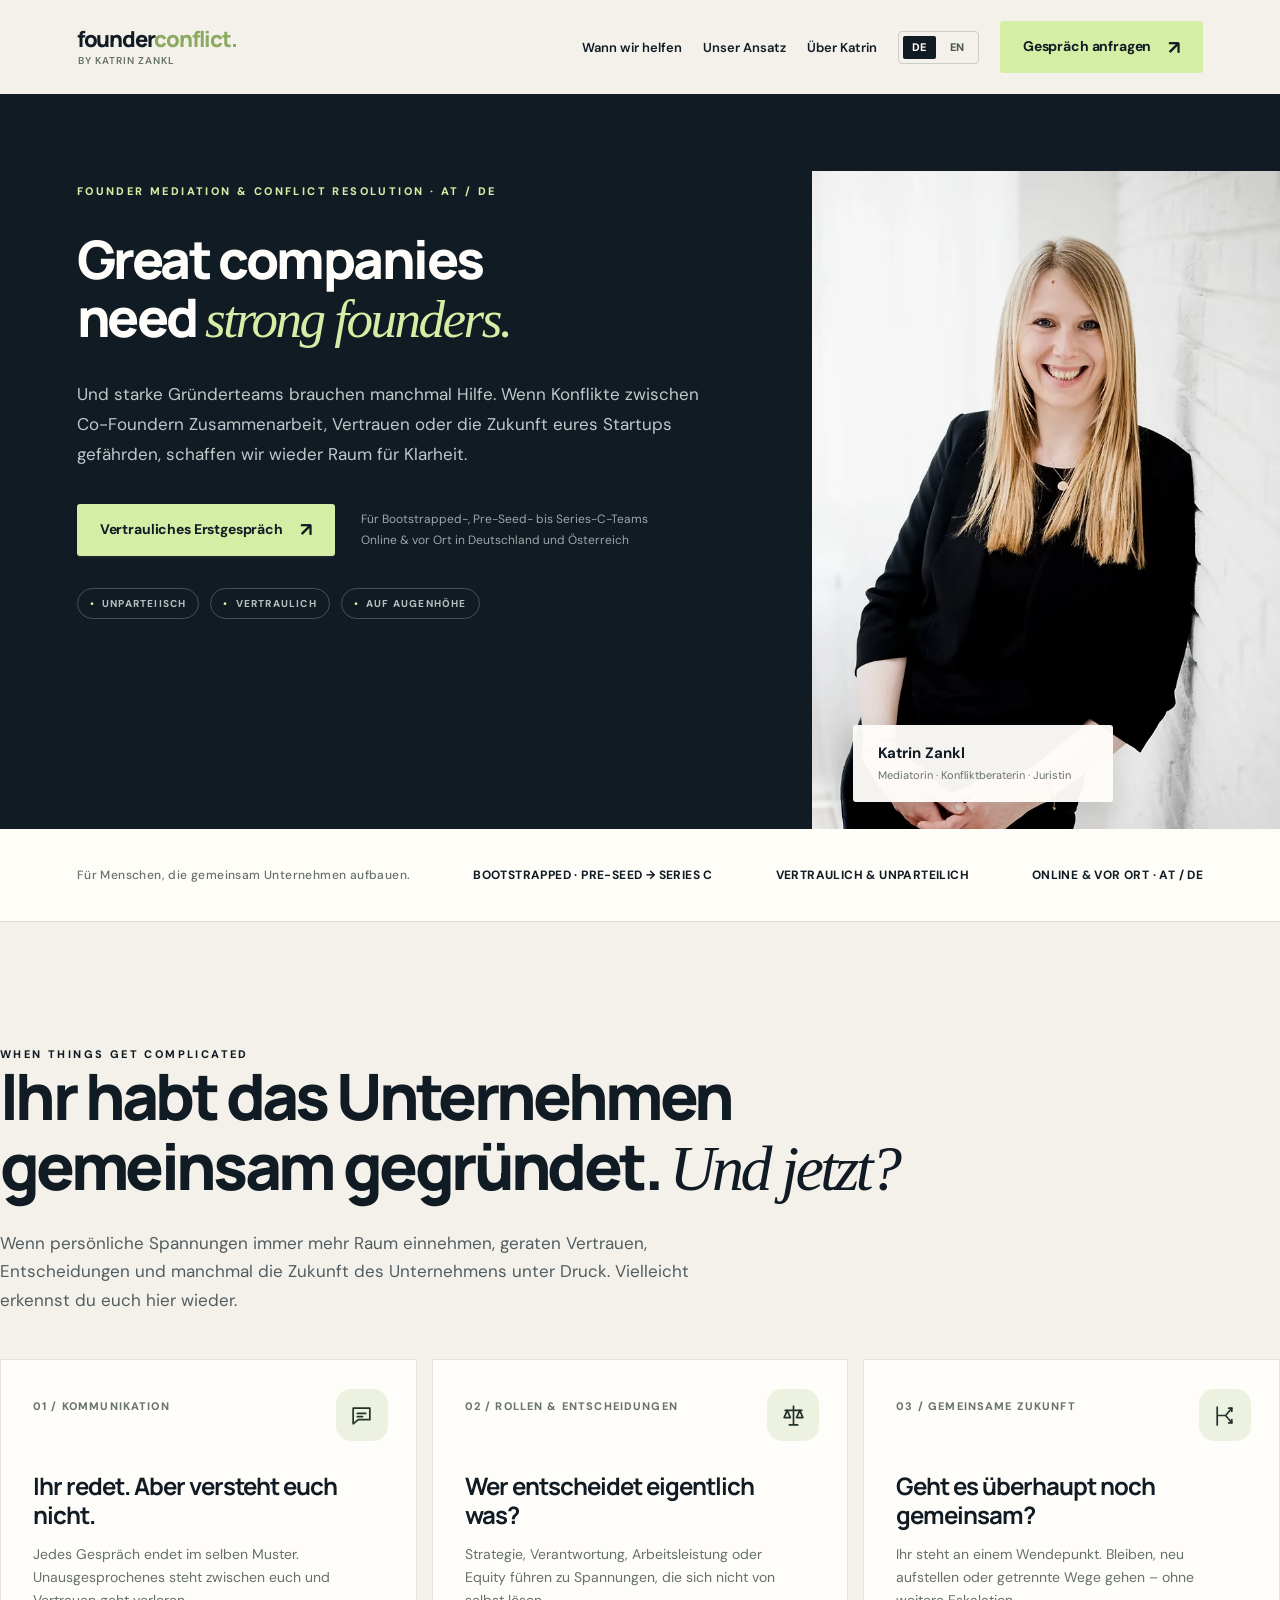
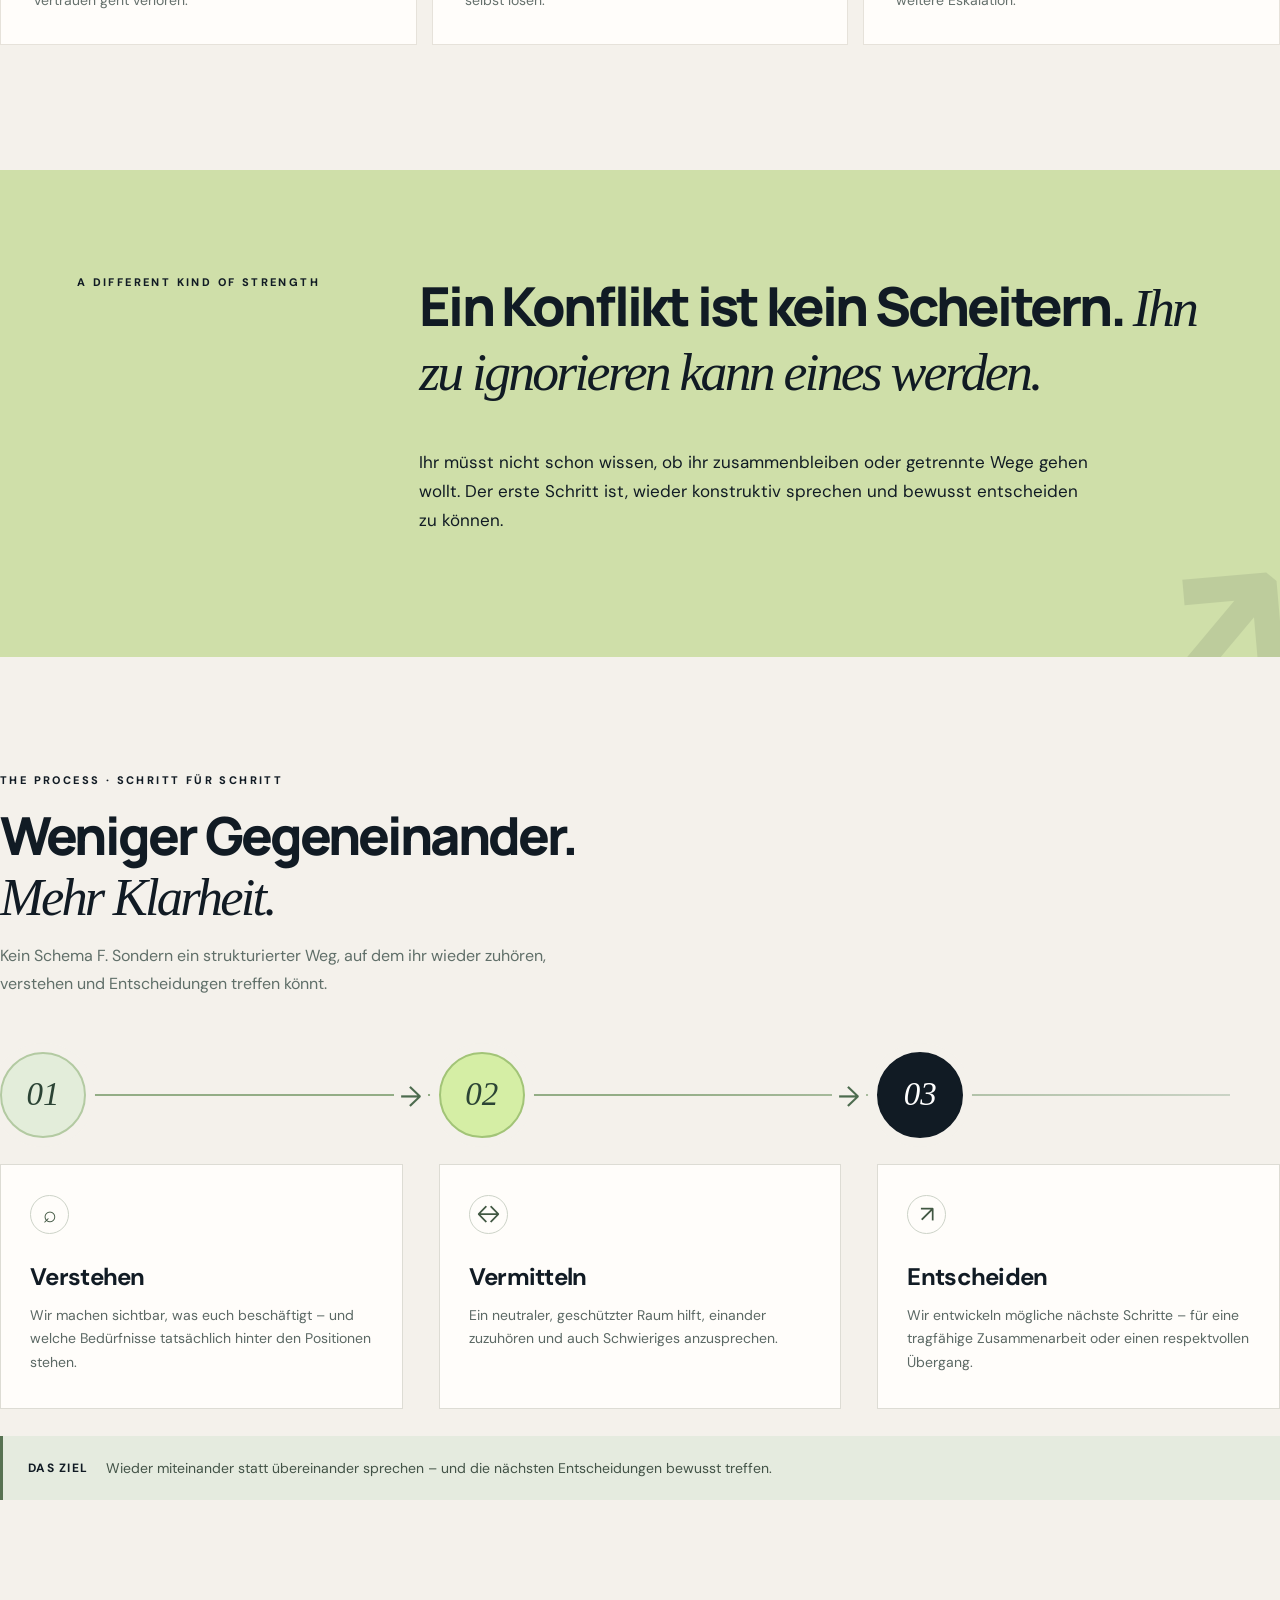
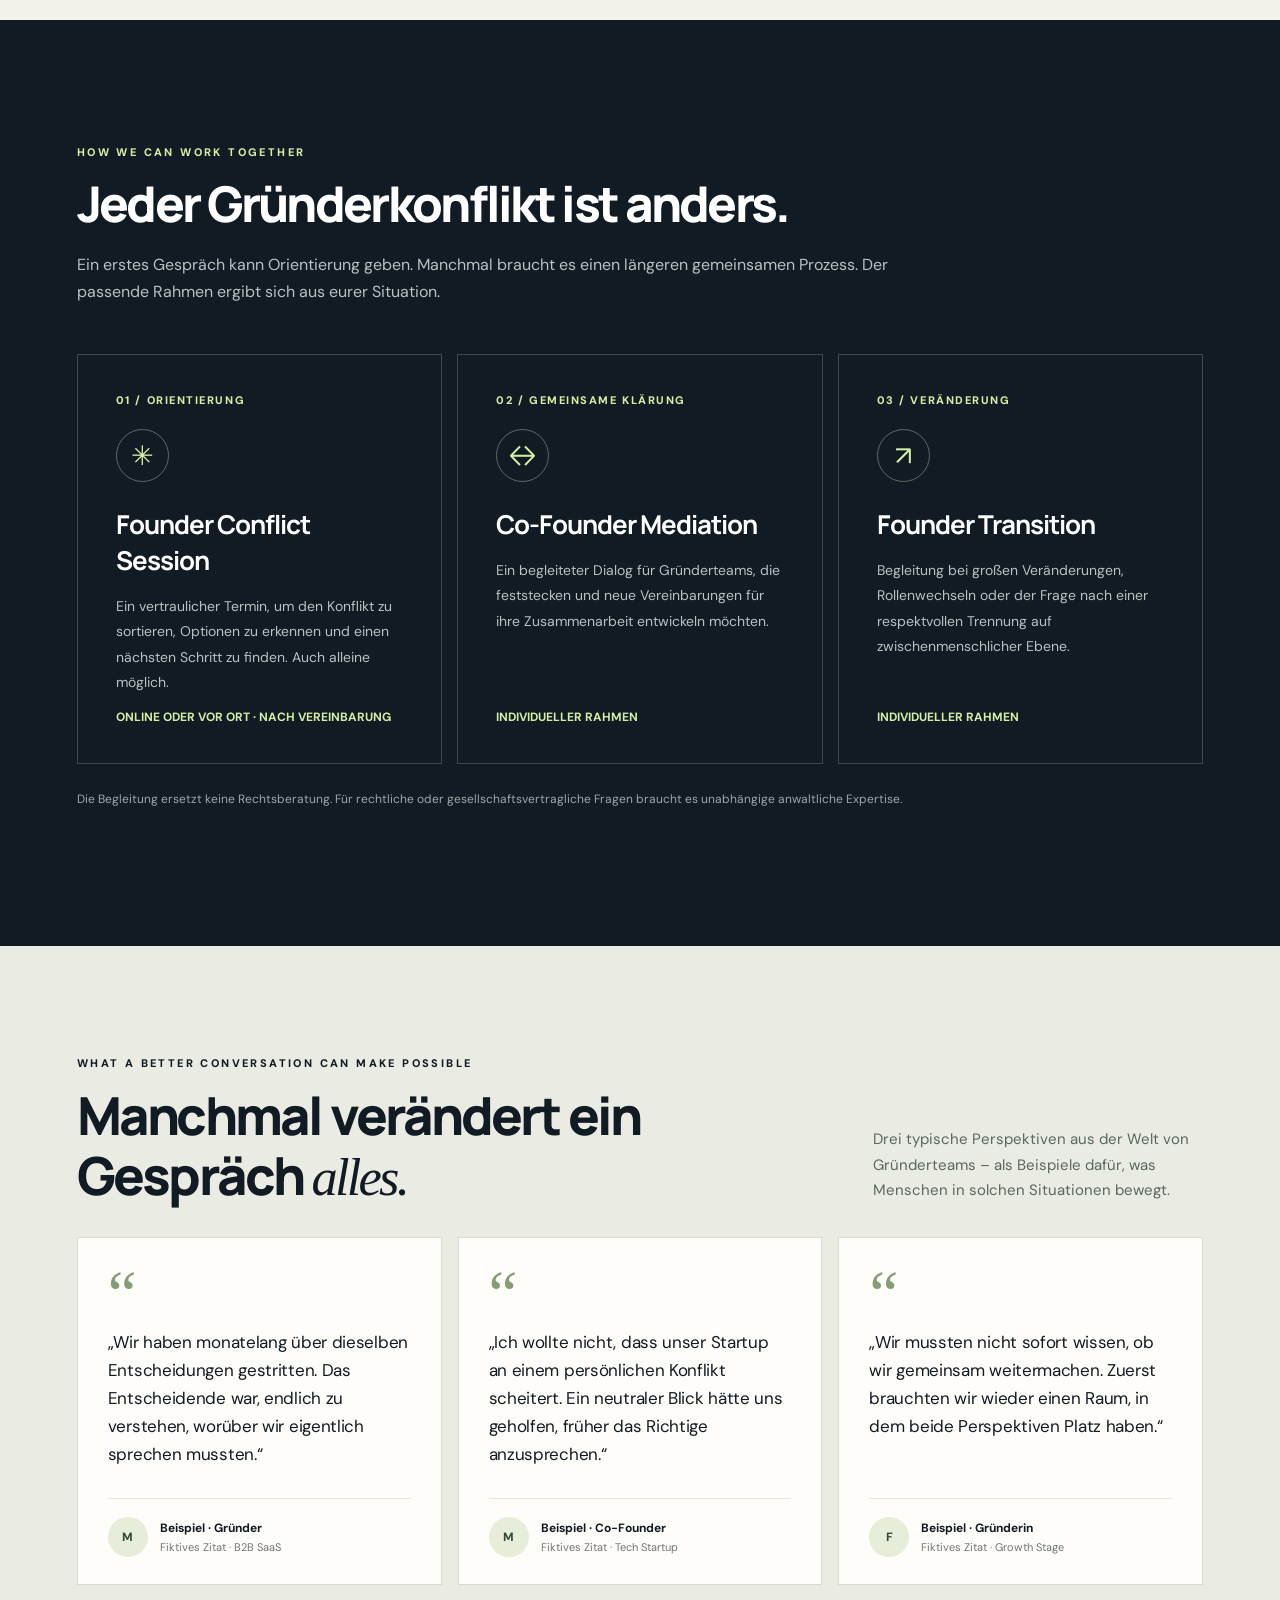
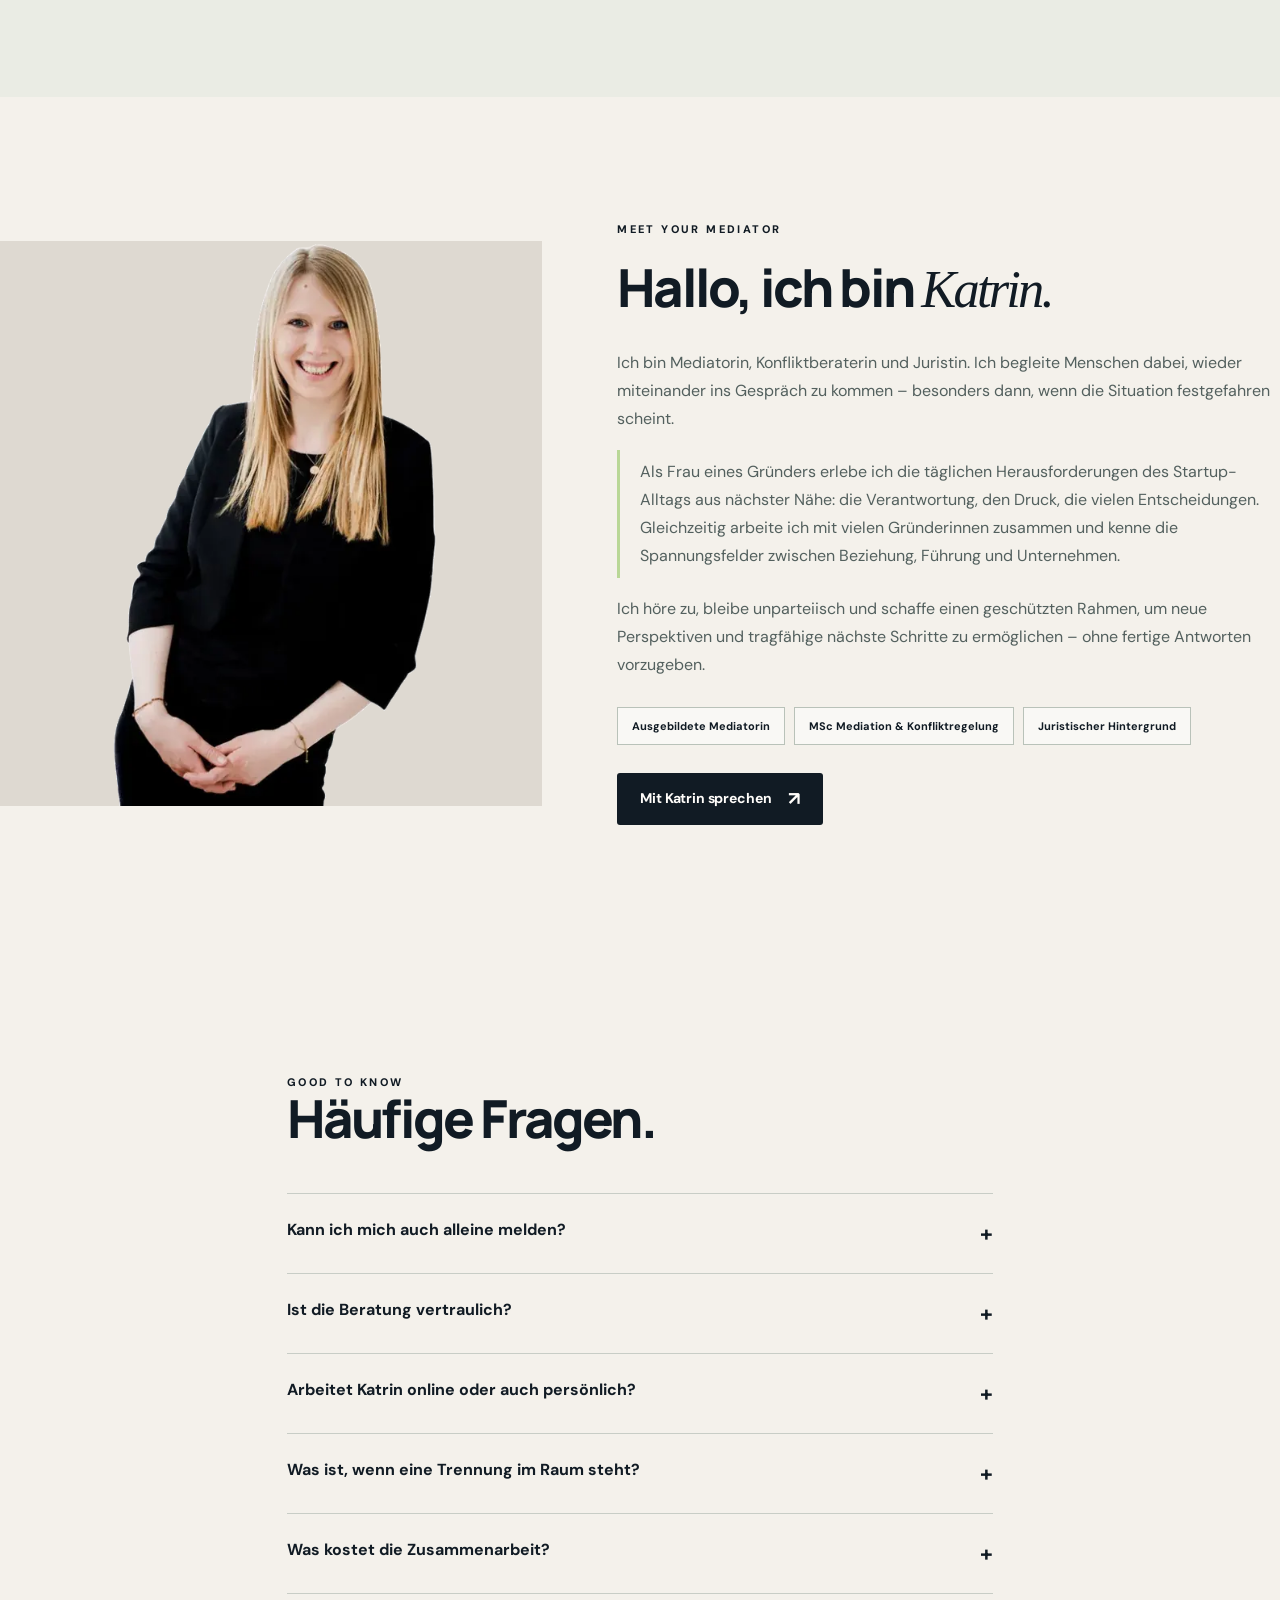
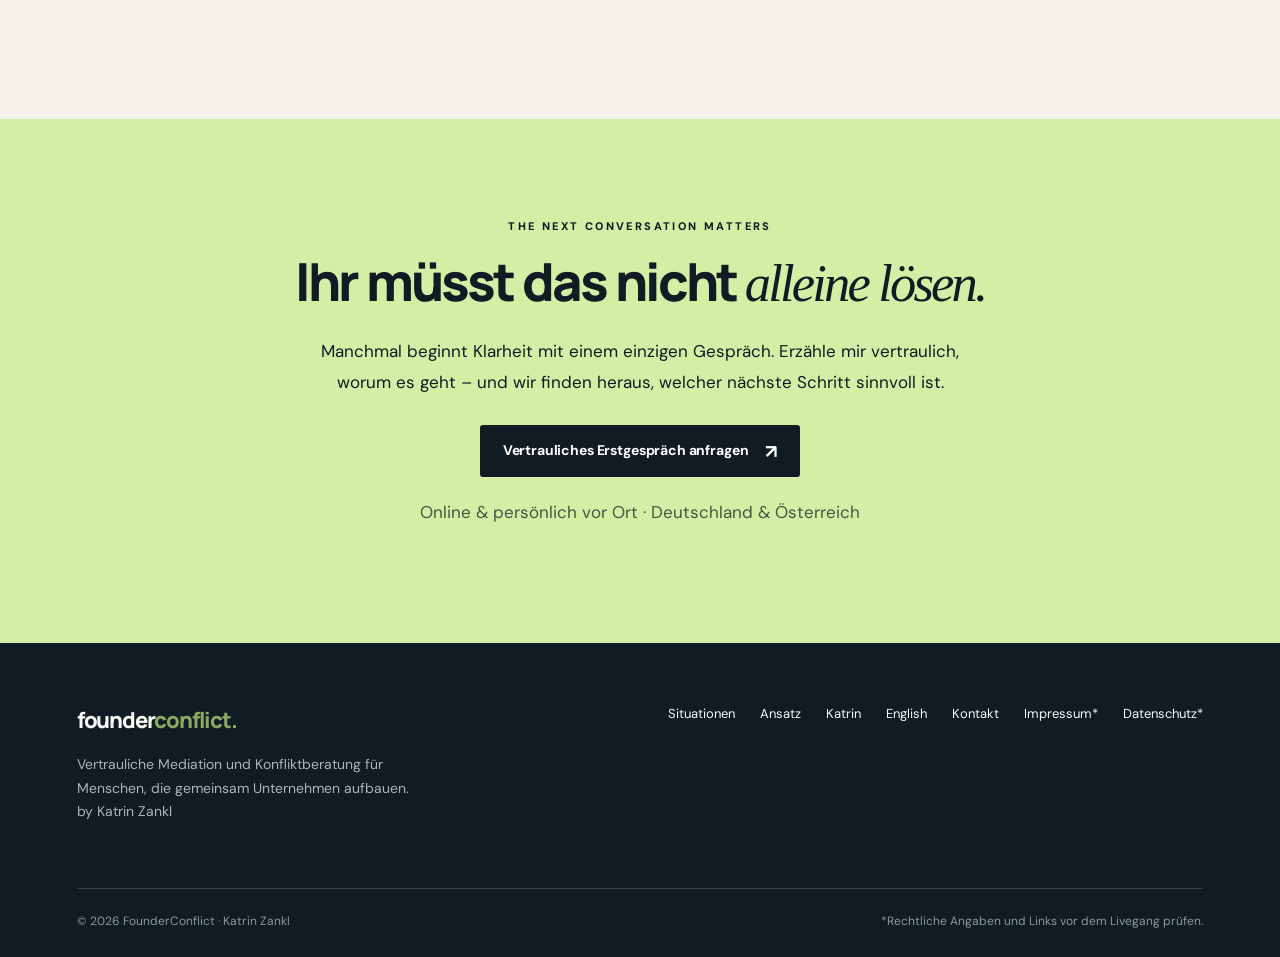
==== index.html @ 4df60915 "Enlarge founder hero and use original Katrin portrait with white wall" ====
<!doctype html>
<html lang="de">
<head>
<meta charset="utf-8"><meta name="viewport" content="width=device-width,initial-scale=1">
<title>FounderConflict — Konflikte zwischen Gründer:innen klären | Katrin Zankl</title>
<meta name="description" content="Vertrauliche Mediation und Konfliktberatung für Co-Founder und Gründerteams – Bootstrapped, Pre-Seed bis Series C. Online und persönlich in Österreich und Deutschland.">
<link rel="canonical" href="https://founderconflict.com/">
<link rel="alternate" hreflang="de" href="https://founderconflict.com/">
<link rel="alternate" hreflang="en" href="https://founderconflict.com/en/">
<link rel="alternate" hreflang="x-default" href="https://founderconflict.com/">
<link rel="icon" href="assets/favicon.svg" type="image/svg+xml">
<link rel="apple-touch-icon" href="assets/favicon.svg">
<meta name="theme-color" content="#111b24"><meta property="og:title" content="FounderConflict | Klarheit für Gründerteams"><meta property="og:description" content="Weil hinter jedem Startup Menschen stehen. Vertrauliche Konfliktklärung für Co-Founder.">
<link rel="preconnect" href="https://fonts.googleapis.com"><link rel="preconnect" href="https://fonts.gstatic.com" crossorigin>
<link href="https://fonts.googleapis.com/css2?family=DM+Sans:wght@400;500;600;700&family=Manrope:wght@400;500;600;700;800&display=swap" rel="stylesheet">
<style>
:root{--ink:#111b24;--cream:#f4f1eb;--white:#fffdfa;--muted:#68716f;--accent:#d5eea5;--line:#d9d9d2;--serif:Georgia,'Times New Roman',serif}
*{box-sizing:border-box}html{scroll-behavior:smooth}body{margin:0;color:var(--ink);background:var(--cream);font-family:'DM Sans',Arial,sans-serif;-webkit-font-smoothing:antialiased}a{color:inherit;text-decoration:none}button{font:inherit}::selection{background:var(--accent);color:var(--ink)}.wrap{max-width:1320px;margin:auto;padding:0 6%}header{height:94px;display:flex;align-items:center;justify-content:space-between;gap:24px}.brand{font-family:Manrope,sans-serif;font-size:22px;font-weight:800;letter-spacing:-1.2px}.brand i{color:#8ba960;font-style:normal}.links{display:flex;align-items:center;gap:31px;font-size:13px;font-weight:600}.links a:not(.btn):hover{text-decoration:underline}.btn{background:var(--accent);padding:16px 23px;border-radius:3px;display:inline-flex;align-items:center;justify-content:center;gap:17px;font-weight:700;font-size:13px;transition:transform .2s,background .2s}.btn:hover{transform:translateY(-2px);background:#c8e795}.btn.dark{background:var(--ink);color:white}.btn.dark:hover{background:#2b3b48}.btn.outline{background:transparent;border:1px solid #66727b;color:white}.eyebrow{font-size:11px;font-weight:800;letter-spacing:2.4px;text-transform:uppercase}.hero{background:var(--ink);color:var(--white);overflow:hidden}.hero-inner{min-height:675px;display:grid;grid-template-columns:1.15fr .85fr;align-items:stretch}.hero-copy{padding:94px 5% 95px 0;position:relative;z-index:1}.hero .eyebrow{color:var(--accent)}h1,h2,h3,p{margin-top:0}h1{font-family:Manrope,sans-serif;font-weight:800;font-size:clamp(48px,5.4vw,83px);line-height:1.07;letter-spacing:-4.6px;margin:29px 0 24px;max-width:850px}.serif{font-family:var(--serif);font-weight:400;font-style:italic}.accent{color:var(--accent)}.hero-lead{color:#c0c8c8;font-size:18px;line-height:1.75;max-width:560px;margin-bottom:37px}.hero-actions{display:flex;align-items:center;gap:22px;flex-wrap:wrap}.micro{color:#9ca8a7;font-size:12px;line-height:1.7}.hero-visual{position:relative;display:flex;align-items:flex-end;justify-content:center;padding-top:50px}.hero-visual img{position:relative;width:83%;height:85%;min-height:480px;object-fit:cover;object-position:center 21%;filter:saturate(.82)}.photo-caption{position:absolute;bottom:26px;left:0;background:var(--white);color:var(--ink);padding:19px 24px;min-width:260px;box-shadow:0 12px 35px #0003}.photo-caption strong{display:block;font-size:15px}.photo-caption small{font-size:11px;color:var(--muted)}.proof{border-bottom:1px solid var(--line);background:#fffdf8}.proof-in{min-height:95px;display:flex;align-items:center;justify-content:space-between;gap:20px}.proof-in span{font-size:12px;font-weight:700;letter-spacing:.4px}.proof-in span:first-child{color:var(--muted);font-weight:500}.section{padding:125px 0}.section-head{display:grid;grid-template-columns:1fr 1fr;gap:60px;align-items:end;margin-bottom:61px}h2{font-family:Manrope,sans-serif;font-weight:800;letter-spacing:-2.8px;font-size:clamp(36px,4.1vw,59px);line-height:1.14}.section-head p{max-width:470px;color:#515d61;font-size:17px;line-height:1.8}.pain-grid{display:grid;grid-template-columns:repeat(3,1fr);gap:15px}.pain{padding:40px 33px;min-height:275px;background:var(--white);border:1px solid #e6e2da;display:flex;flex-direction:column;justify-content:space-between}.pain .number{color:#89918a;font-size:12px}.pain h3{font-family:Manrope;font-size:23px;letter-spacing:-1px;line-height:1.25;margin:0 0 13px}.pain p{font-size:14px;line-height:1.75;color:#65706c;margin:0}.statement{background:#cfdfa9;padding:105px 0}.statement-inner{display:grid;grid-template-columns:.55fr 1.45fr;gap:45px}.statement h2{font-size:clamp(34px,4.2vw,62px);max-width:850px}.statement p{font-size:17px;line-height:1.7;max-width:680px}.steps{display:grid;grid-template-columns:repeat(3,1fr);gap:42px;margin-top:65px}.step{border-top:1px solid #8e9892;padding-top:27px}.step .num{font-family:var(--serif);font-style:italic;font-size:41px;color:#82918b}.step h3{font-size:23px;margin:22px 0 15px;letter-spacing:-.5px}.step p{color:#56615f;font-size:15px;line-height:1.75}.dark-section{background:var(--ink);color:white}.dark-section .section-head p{color:#b7c2c1}.services{display:grid;grid-template-columns:repeat(3,1fr);gap:15px}.service{border:1px solid #3c4851;padding:38px;min-height:330px;display:flex;flex-direction:column}.service .flag{font-size:11px;color:var(--accent);letter-spacing:2px;font-weight:800}.service h3{font-family:Manrope;font-size:26px;margin:44px 0 16px;letter-spacing:-1px}.service p{color:#b7c2c1;font-size:14px;line-height:1.8;flex:1}.service small{color:var(--accent);font-size:12px;font-weight:700}.bio{display:grid;grid-template-columns:.8fr 1.2fr;gap:90px;align-items:center}.bio-image{background:#ded9d1;height:565px;overflow:hidden}.bio-image img{width:100%;height:100%;object-fit:cover;object-position:center 16%}.bio-copy h2{margin:22px 0 29px}.bio-copy p{font-size:17px;line-height:1.85;color:#53605e}.credentials{display:flex;flex-wrap:wrap;gap:9px;margin:28px 0}.credentials span{font-size:11px;font-weight:700;border:1px solid #b9c2b9;padding:11px 14px}.cta{background:#d5eea5;text-align:center;padding:100px 0 115px}.cta h2{max-width:850px;margin:20px auto 24px}.cta p{font-size:17px;max-width:640px;line-height:1.8;margin:0 auto 28px}.faq{max-width:860px;margin:auto}.faq h2{margin-bottom:44px}.faq details{border-top:1px solid #c8cdc6;padding:25px 0}.faq details:last-child{border-bottom:1px solid #c8cdc6}.faq summary{font-weight:700;cursor:pointer;list-style:none;display:flex;justify-content:space-between;gap:20px}.faq summary:after{content:'+';font-size:22px}.faq details[open] summary:after{content:'−'}.faq p{margin:18px 0 0;color:#58645f;line-height:1.8;font-size:15px}footer{background:var(--ink);color:#f7f8f4;padding:62px 0 28px}.foot-top{display:flex;justify-content:space-between;gap:35px;border-bottom:1px solid #38424a;padding-bottom:64px}.foot-top p{font-size:14px;color:#aab6b5;max-width:370px;line-height:1.7;margin:18px 0 0}.foot-links{display:flex;gap:25px;flex-wrap:wrap;align-items:start;font-size:13px}.foot-bottom{display:flex;justify-content:space-between;padding-top:24px;color:#8b999b;font-size:12px;gap:20px}a:focus-visible,summary:focus-visible{outline:3px solid #a4ca58;outline-offset:4px}
@media(max-width:900px){.wrap{padding:0 5%}.links a:not(.btn){display:none}.hero-inner{grid-template-columns:1fr}.hero-copy{padding:65px 0 40px}.hero-visual{max-height:530px}.hero-visual img{width:70%;height:520px;min-height:0}.photo-caption{left:5%}h1{letter-spacing:-2.8px}.section{padding:82px 0}.section-head,.statement-inner,.bio{grid-template-columns:1fr;gap:22px}.pain-grid,.services,.steps{grid-template-columns:1fr}.pain{min-height:210px}.steps{gap:14px;margin-top:35px}.proof-in{flex-wrap:wrap;justify-content:start;padding-top:24px;padding-bottom:24px;gap:15px 25px}.statement{padding:75px 0}.bio-image{height:500px;max-width:570px}.foot-top{flex-direction:column}.section-head{margin-bottom:38px}}@media(max-width:540px){header{height:75px}.brand{font-size:19px}.links .btn{padding:12px 13px;font-size:11px}.hero-copy{padding:52px 0 30px}h1{font-size:47px;letter-spacing:-2.6px}.hero-lead{font-size:16px}.hero-visual img{width:87%;height:440px}.photo-caption{padding:14px 18px;min-width:220px}.micro{width:100%}.section{padding:70px 0}.pain{padding:28px}.service{min-height:270px}.bio-image{height:420px}.cta{padding:75px 0}.foot-bottom{flex-direction:column}}
</style>
<link rel="stylesheet" href="assets/refinements.css">
</head>
<body>
<header class="wrap">
<a class="brand" href="./" aria-label="FounderConflict Startseite"><span class="brand-name">founder<i>conflict.</i></span><span class="brand-byline">by Katrin Zankl</span></a>
<nav class="links" aria-label="Hauptnavigation">
  <a href="#situationen">Wann wir helfen</a><a href="#ansatz">Unser Ansatz</a><a href="#katrin">Über Katrin</a>
  <span class="lang-switch" role="group" aria-label="Sprache wählen"><a href="./" lang="de" aria-current="page">DE</a><a href="en/" lang="en" aria-label="Switch to English">EN</a></span>
  <a class="btn" href="mailto:info@konflikt-beratung.at?subject=Vertrauliche%20Anfrage%20FounderConflict">Gespräch anfragen <span aria-hidden="true">↗</span></a>
</nav></header>
<main>
<section class="hero"><div class="wrap hero-inner"><div class="hero-copy"><div class="eyebrow">Founder mediation & conflict resolution · AT / DE</div><h1 class="hero-headline"><span class="hero-line">Great companies</span><span class="hero-line">need <span class="serif accent">strong founders.</span></span></h1><p class="hero-lead">Und starke Gründerteams brauchen manchmal Hilfe. Wenn Konflikte zwischen Co-Foundern Zusammenarbeit, Vertrauen oder die Zukunft eures Startups gefährden, schaffen wir wieder Raum für Klarheit.</p><div class="hero-actions"><a class="btn" href="mailto:info@konflikt-beratung.at?subject=Vertrauliches%20Erstgespr%C3%A4ch%20FounderConflict">Vertrauliches Erstgespräch <span aria-hidden="true">↗</span></a><span class="micro">Für Bootstrapped-, Pre-Seed- bis Series-C-Teams<br>Online & vor Ort in Deutschland und Österreich</span></div><div class="hero-keywords" aria-label="Arbeitsprinzipien"><span>Unparteiisch</span><span>Vertraulich</span><span>Auf Augenhöhe</span></div></div><div class="hero-visual"><img src="assets/katrin-wall-portrait.webp" alt="Katrin Zankl – Mediatorin und Konfliktberaterin" width="686" height="1030" fetchpriority="high" decoding="async"><div class="photo-caption"><strong>Katrin Zankl</strong><small>Mediatorin · Konfliktberaterin · Juristin</small></div></div></div></section>
<div class="proof"><div class="wrap proof-in"><span>Für Menschen, die gemeinsam Unternehmen aufbauen.</span><span>BOOTSTRAPPED · PRE-SEED → SERIES C</span><span>VERTRAULICH & UNPARTEILICH</span><span>ONLINE & VOR ORT · AT / DE</span></div></div>
<section class="section wrap" id="situationen">
<div class="section-head section-head--wide">
  <div><div class="eyebrow">When things get complicated</div>
  <h2>Ihr habt das Unternehmen gemeinsam gegründet. <span class="serif">Und jetzt?</span></h2></div>
  <p>Wenn persönliche Spannungen immer mehr Raum einnehmen, geraten Vertrauen, Entscheidungen und manchmal die Zukunft des Unternehmens unter Druck. Vielleicht erkennst du euch hier wieder.</p>
</div>
<div class="pain-grid">
  <article class="pain"><span class="number">01 / KOMMUNIKATION</span><span class="icon-box" aria-hidden="true"><svg viewBox="0 0 24 24"><path d="M4 5h16v11H9l-5 4V5Z"/><path d="M8 10h8M8 13h5"/></svg></span><div><h3>Ihr redet. Aber versteht euch nicht.</h3><p>Jedes Gespräch endet im selben Muster. Unausgesprochenes steht zwischen euch und Vertrauen geht verloren.</p></div></article>
  <article class="pain"><span class="number">02 / ROLLEN & ENTSCHEIDUNGEN</span><span class="icon-box" aria-hidden="true"><svg viewBox="0 0 24 24"><path d="M12 3v18M4 7h16M8 21h8"/><path d="m6 7-3 7h6L6 7Zm12 0-3 7h6l-3-7Z"/></svg></span><div><h3>Wer entscheidet eigentlich was?</h3><p>Strategie, Verantwortung, Arbeitsleistung oder Equity führen zu Spannungen, die sich nicht von selbst lösen.</p></div></article>
  <article class="pain"><span class="number">03 / GEMEINSAME ZUKUNFT</span><span class="icon-box" aria-hidden="true"><svg viewBox="0 0 24 24"><path d="M5 21V4M5 12h8l6-7M13 12l6 7"/><path d="m16 5 3 0 0 3M16 19h3v-3"/></svg></span><div><h3>Geht es überhaupt noch gemeinsam?</h3><p>Ihr steht an einem Wendepunkt. Bleiben, neu aufstellen oder getrennte Wege gehen – ohne weitere Eskalation.</p></div></article>
</div></section>
<section class="statement"><div class="wrap statement-inner"><div class="eyebrow">A different kind of strength</div><div><h2>Ein Konflikt ist kein Scheitern. <span class="serif">Ihn zu ignorieren kann eines werden.</span></h2><p>Ihr müsst nicht schon wissen, ob ihr zusammenbleiben oder getrennte Wege gehen wollt. Der erste Schritt ist, wieder konstruktiv sprechen und bewusst entscheiden zu können.</p></div></div></section>
<section class="section wrap process-section" id="ansatz">
<div class="process-title"><div class="eyebrow">The process · Schritt für Schritt</div><h2>Weniger Gegeneinander.<br><span class="serif">Mehr Klarheit.</span></h2><p class="process-intro">Kein Schema F. Sondern ein strukturierter Weg, auf dem ihr wieder zuhören, verstehen und Entscheidungen treffen könnt.</p></div>
<div class="process-track" role="list" aria-label="Drei Schritte im Mediationsprozess">
  <article class="process-step" role="listitem"><span class="process-node" aria-label="Schritt 1">01</span><div class="process-card"><span class="mini-icon" aria-hidden="true">⌕</span><h3>Verstehen</h3><p>Wir machen sichtbar, was euch beschäftigt – und welche Bedürfnisse tatsächlich hinter den Positionen stehen.</p></div></article>
  <article class="process-step" role="listitem"><span class="process-node" aria-label="Schritt 2">02</span><div class="process-card"><span class="mini-icon" aria-hidden="true">↔</span><h3>Vermitteln</h3><p>Ein neutraler, geschützter Raum hilft, einander zuzuhören und auch Schwieriges anzusprechen.</p></div></article>
  <article class="process-step" role="listitem"><span class="process-node" aria-label="Schritt 3">03</span><div class="process-card"><span class="mini-icon" aria-hidden="true">↗</span><h3>Entscheiden</h3><p>Wir entwickeln mögliche nächste Schritte – für eine tragfähige Zusammenarbeit oder einen respektvollen Übergang.</p></div></article>
</div>
<div class="process-footer"><strong>Das Ziel</strong><span>Wieder miteinander statt übereinander sprechen – und die nächsten Entscheidungen bewusst treffen.</span></div>
</section>
<section class="section dark-section" id="leistungen"><div class="wrap">
<div class="section-head services-heading"><div><div class="eyebrow accent">How we can work together</div><h2>Jeder Gründerkonflikt ist anders.</h2></div><p>Ein erstes Gespräch kann Orientierung geben. Manchmal braucht es einen längeren gemeinsamen Prozess. Der passende Rahmen ergibt sich aus eurer Situation.</p></div>
<div class="services">
  <article class="service"><span class="flag">01 / ORIENTIERUNG</span><span class="service-icon" aria-hidden="true">✳</span><h3>Founder Conflict Session</h3><p>Ein vertraulicher Termin, um den Konflikt zu sortieren, Optionen zu erkennen und einen nächsten Schritt zu finden. Auch alleine möglich.</p><small>ONLINE ODER VOR ORT · NACH VEREINBARUNG</small></article>
  <article class="service"><span class="flag">02 / GEMEINSAME KLÄRUNG</span><span class="service-icon" aria-hidden="true">↔</span><h3>Co-Founder Mediation</h3><p>Ein begleiteter Dialog für Gründerteams, die feststecken und neue Vereinbarungen für ihre Zusammenarbeit entwickeln möchten.</p><small>INDIVIDUELLER RAHMEN</small></article>
  <article class="service"><span class="flag">03 / VERÄNDERUNG</span><span class="service-icon" aria-hidden="true">↗</span><h3>Founder Transition</h3><p>Begleitung bei großen Veränderungen, Rollenwechseln oder der Frage nach einer respektvollen Trennung auf zwischenmenschlicher Ebene.</p><small>INDIVIDUELLER RAHMEN</small></article>
</div><p class="micro" style="margin-top:25px">Die Begleitung ersetzt keine Rechtsberatung. Für rechtliche oder gesellschaftsvertragliche Fragen braucht es unabhängige anwaltliche Expertise.</p>
</div></section>
<section class="testimonial-section" id="stimmen"><div class="wrap">
<div class="testimonial-heading"><div><div class="eyebrow">What a better conversation can make possible</div><h2>Manchmal verändert ein Gespräch <span class="serif">alles.</span></h2></div><p class="testimonial-intro">Drei typische Perspektiven aus der Welt von Gründerteams – als Beispiele dafür, was Menschen in solchen Situationen bewegt.</p></div>
<div class="testimonial-grid">
<article class="testimonial"><span class="quote-mark" aria-hidden="true">“</span><blockquote>„Wir haben monatelang über dieselben Entscheidungen gestritten. Das Entscheidende war, endlich zu verstehen, worüber wir eigentlich sprechen mussten.“</blockquote><div class="testimonial-person"><span class="avatar" aria-hidden="true">M</span><div><strong>Beispiel · Gründer</strong><small>Fiktives Zitat · B2B SaaS</small></div></div></article>
<article class="testimonial"><span class="quote-mark" aria-hidden="true">“</span><blockquote>„Ich wollte nicht, dass unser Startup an einem persönlichen Konflikt scheitert. Ein neutraler Blick hätte uns geholfen, früher das Richtige anzusprechen.“</blockquote><div class="testimonial-person"><span class="avatar" aria-hidden="true">M</span><div><strong>Beispiel · Co-Founder</strong><small>Fiktives Zitat · Tech Startup</small></div></div></article>
<article class="testimonial"><span class="quote-mark" aria-hidden="true">“</span><blockquote>„Wir mussten nicht sofort wissen, ob wir gemeinsam weitermachen. Zuerst brauchten wir wieder einen Raum, in dem beide Perspektiven Platz haben.“</blockquote><div class="testimonial-person"><span class="avatar" aria-hidden="true">F</span><div><strong>Beispiel · Gründerin</strong><small>Fiktives Zitat · Growth Stage</small></div></div></article>
</div></div></section>
<section class="section wrap" id="katrin"><div class="bio">
<div class="bio-image"><img loading="lazy" src="assets/katrin-transparent.webp" alt="Katrin Zankl – Mediatorin und Konfliktberaterin"></div>
<div class="bio-copy"><div class="eyebrow">Meet your mediator</div><h2>Hallo, ich bin <span class="serif">Katrin.</span></h2>
<p>Ich bin Mediatorin, Konfliktberaterin und Juristin. Ich begleite Menschen dabei, wieder miteinander ins Gespräch zu kommen – besonders dann, wenn die Situation festgefahren scheint.</p>
<p class="bio-special">Als Frau eines Gründers erlebe ich die täglichen Herausforderungen des Startup-Alltags aus nächster Nähe: die Verantwortung, den Druck, die vielen Entscheidungen. Gleichzeitig arbeite ich mit vielen Gründerinnen zusammen und kenne die Spannungsfelder zwischen Beziehung, Führung und Unternehmen.</p>
<p>Ich höre zu, bleibe unparteiisch und schaffe einen geschützten Rahmen, um neue Perspektiven und tragfähige nächste Schritte zu ermöglichen – ohne fertige Antworten vorzugeben.</p>
<div class="credentials"><span>Ausgebildete Mediatorin</span><span>MSc Mediation & Konfliktregelung</span><span>Juristischer Hintergrund</span></div>
<a href="mailto:info@konflikt-beratung.at?subject=FounderConflict%20Anfrage" class="btn dark">Mit Katrin sprechen <span aria-hidden="true">↗</span></a>
</div></div></section>
<section class="section" id="fragen"><div class="wrap faq"><div class="eyebrow">Good to know</div><h2>Häufige Fragen.</h2>
<details><summary>Kann ich mich auch alleine melden?</summary><p>Ja. Eine erste Orientierung ist auch ohne deinen Co-Founder möglich. Für eine gemeinsame Mediation ist die freiwillige Teilnahme der Beteiligten wichtig.</p></details>
<details><summary>Ist die Beratung vertraulich?</summary><p>Diskretion ist die Grundlage unserer Zusammenarbeit. Den konkreten Rahmen für Vertraulichkeit und Datenschutz besprechen wir vor dem Start.</p></details>
<details><summary>Arbeitet Katrin online oder auch persönlich?</summary><p>Beides. Gespräche sind online oder nach Vereinbarung persönlich vor Ort in Deutschland und Österreich möglich. Ort, Ablauf und Rahmen stimmen wir individuell ab.</p></details>
<details><summary>Was ist, wenn eine Trennung im Raum steht?</summary><p>Mediation bedeutet nicht, dass ihr zusammenbleiben müsst. Auch eine respektvolle Klärung der nächsten Schritte kann sinnvoll sein. Für rechtliche Vereinbarungen braucht ihr unabhängige anwaltliche Beratung.</p></details>
<details><summary>Was kostet die Zusammenarbeit?</summary><p>Format, Dauer und Honorar werden vor einer verbindlichen Terminvereinbarung transparent abgestimmt. Für umfangreichere Mediation erstellen wir ein individuelles Angebot.</p></details>
</div></section>
<section class="cta"><div class="wrap"><div class="eyebrow">The next conversation matters</div><h2>Ihr müsst das nicht <span class="serif">alleine lösen.</span></h2><p>Manchmal beginnt Klarheit mit einem einzigen Gespräch. Erzähle mir vertraulich, worum es geht – und wir finden heraus, welcher nächste Schritt sinnvoll ist.</p><a class="btn dark" href="mailto:info@konflikt-beratung.at?subject=Founder%20Conflict%20Session%20%E2%80%93%20Anfrage">Vertrauliches Erstgespräch anfragen <span aria-hidden="true">↗</span></a><p class="micro" style="margin:20px auto 0">Online & persönlich vor Ort · Deutschland & Österreich</p></div></section>
</main><footer><div class="wrap"><div class="foot-top"><div><a class="brand" href="/">founder<i>conflict.</i></a><p>Vertrauliche Mediation und Konfliktberatung für Menschen, die gemeinsam Unternehmen aufbauen.<br>by Katrin Zankl</p></div><div class="foot-links"><a href="#situationen">Situationen</a><a href="#ansatz">Ansatz</a><a href="#katrin">Katrin</a><a href="en/" lang="en">English</a><a href="mailto:info@konflikt-beratung.at">Kontakt</a><a href="https://www.konflikt-beratung.at/impressum" target="_blank" rel="noopener">Impressum*</a><a href="https://www.konflikt-beratung.at/datenschutz" target="_blank" rel="noopener">Datenschutz*</a></div></div><div class="foot-bottom"><span>© <span id="year">2026</span> FounderConflict · Katrin Zankl</span><span>*Rechtliche Angaben und Links vor dem Livegang prüfen.</span></div></div></footer>
<script>document.getElementById('year').textContent=new Date().getFullYear()</script>
</body></html>
---- assets/refinements.css ----
/* FounderConflict — design refinement v2 */
:root { --ink:#111b24; --cream:#f4f1eb; --white:#fffdfa; --accent:#d5eea5; --subtle:#e1e7d8; }
html { scroll-padding-top:24px; }
body { overflow-x:hidden; }
a { -webkit-tap-highlight-color:transparent; }
.btn, .btn:link, .btn:visited, .btn:hover, .btn:focus-visible { text-decoration:none; }
.btn:not(.dark), .btn:not(.dark):link, .btn:not(.dark):visited, .btn:not(.dark):hover, .btn:not(.dark):focus-visible { color:#111b24 !important; }
.btn.dark, .btn.dark:link, .btn.dark:visited, .btn.dark:hover, .btn.dark:focus-visible { color:#fffdfa !important; }
.btn { min-height:52px; line-height:1.25; font-size:14px; letter-spacing:-.15px; box-shadow:0 2px 0 #ffffff09; }
.btn > span[aria-hidden] { font-size:19px; line-height:1; }
.btn:focus-visible, .lang-switch a:focus-visible { outline:3px solid #91bf68; outline-offset:4px; }
.links { gap:21px; }
.lang-switch { display:inline-flex; align-items:center; gap:5px; padding:4px; border:1px solid #c9cec6; border-radius:4px; white-space:nowrap; }
.lang-switch a { display:inline-flex; align-items:center; justify-content:center; min-width:33px; padding:6px 7px; border-radius:2px; font-size:11px; line-height:1; font-weight:800; letter-spacing:.5px; color:#495552; }
.lang-switch a[aria-current=page] { background:var(--ink); color:#fffdfa; }
.lang-switch a:hover:not([aria-current]) { background:#e9eadf; text-decoration:none !important; }
.hero-copy { padding-top:103px; }
.hero-lead { max-width:610px; }
.hero-actions { gap:20px; }
.hero-visual { isolation:isolate; }




.hero-keywords { display:flex; flex-wrap:wrap; gap:11px; margin-top:31px; }
.hero-keywords span { font-size:10px; letter-spacing:1.2px; text-transform:uppercase; font-weight:800; color:#b2bfbd; border:1px solid #44515a; border-radius:30px; padding:8px 12px; }
.hero-keywords span:before { content:"•"; color:#d5eea5; padding-right:7px; }
.hero-visual img { z-index:1; }
.photo-caption { z-index:2; }
.proof-in { min-height:92px; }
.proof-in span:not(:first-child) { white-space:nowrap; }
.section-head--wide { display:block; margin-bottom:44px; }
.section-head--wide h2 { max-width:1140px; font-size:clamp(41px,5vw,72px); letter-spacing:-3.6px; line-height:1.09; margin-bottom:25px; text-wrap:balance; }
.section-head--wide p { margin:0; max-width:720px; font-size:17px; line-height:1.7; }
.pain { min-height:286px; position:relative; transition:transform .25s ease, border-color .25s ease; padding:39px 32px 32px; }
.pain:hover { transform:translateY(-4px); border-color:#bccab2; }
.pain .number { font-size:11px; letter-spacing:1.15px; color:#69746a; font-weight:800; }
.icon-box { position:absolute; top:29px; right:28px; display:grid; place-items:center; width:52px; height:52px; border-radius:15px; background:#ecf2df; color:#24332d; }
.icon-box svg { width:25px; height:25px; fill:none; stroke:currentColor; stroke-width:1.65; stroke-linecap:round; stroke-linejoin:round; }
.pain h3 { max-width:315px; margin-top:54px; font-size:24px; line-height:1.2; }
.pain p { max-width:330px; line-height:1.65; }
.statement { position:relative; overflow:hidden; }
.statement:after { content:"↗"; position:absolute; font-family:Georgia,serif; font-weight:400; font-size:310px; line-height:1; right:-45px; bottom:-155px; opacity:.09; transform:rotate(-5deg); pointer-events:none; }
.statement-inner { position:relative; z-index:1; }
.process-section { position:relative; padding-top:116px; padding-bottom:120px; }
.process-title { max-width:860px; }
.process-title h2 { margin:19px 0 14px; }
.process-intro { font-size:16px; line-height:1.75; color:#606f69; max-width:570px; }
.process-track { display:grid; grid-template-columns:repeat(3,minmax(0,1fr)); gap:36px; position:relative; margin-top:54px; }
.process-track:before { content:""; position:absolute; z-index:0; left:50px; right:50px; top:42px; height:2px; background:linear-gradient(90deg,#93ad86 0%,#93ad86 50%,#cad3c5 100%); }
.process-step { position:relative; z-index:1; display:flex; flex-direction:column; min-width:0; }
.process-step:not(:last-child):after { content:"→"; position:absolute; right:-25px; top:26px; z-index:5; background:var(--cream); padding:0 6px; font-size:28px; color:#4c6b4e; }
.process-node { display:grid; place-items:center; width:86px; height:86px; border:2px solid #b3caa2; background:#e3edda; border-radius:50%; font-family:Georgia,serif; font-style:italic; font-size:33px; color:#2c4435; box-shadow:0 0 0 9px var(--cream); }
.process-step:nth-child(2) .process-node { background:#d5eea5; border-color:#a2c477; }
.process-step:nth-child(3) .process-node { background:#111b24; border-color:#111b24; color:white; }
.process-card { margin-top:26px; border:1px solid #dddcd4; background:#fffdfa; min-height:245px; padding:30px 29px 25px; }
.process-card .mini-icon { display:inline-flex; align-items:center; justify-content:center; width:39px; height:39px; border:1px solid #cdd3c8; border-radius:50%; font-size:23px; color:#415742; margin-bottom:27px; }
.process-card h3 { font-size:24px; font-weight:700; letter-spacing:-.7px; margin:0 0 12px; }
.process-card p { font-size:14px; line-height:1.7; color:#5b6864; margin:0; }
.process-footer { margin-top:27px; display:flex; align-items:center; gap:18px; padding:21px 25px; background:#e5ebdf; border-left:3px solid #577252; }
.process-footer strong { white-space:nowrap; font-size:12px; letter-spacing:1.25px; text-transform:uppercase; }
.process-footer span { font-size:14px; line-height:1.6; color:#435347; }
.service { min-height:332px; transition:background .2s; }
.service:hover { background:#1b2a32; }
.service-icon { display:grid; place-items:center; width:53px; height:53px; border:1px solid #5b6b66; color:#d5eea5; border-radius:50%; font-size:27px; margin:22px 0 4px; }
.service h3 { margin-top:20px; }
.service .flag { letter-spacing:1.55px; }
.testimonial-section { background:#eaece4; padding-top:110px; padding-bottom:112px; }
.testimonial-heading { display:flex; align-items:flex-end; justify-content:space-between; gap:50px; margin-bottom:24px; }
.testimonial-heading h2 { max-width:775px; margin-top:16px; margin-bottom:0; }
.testimonial-intro { color:#58675f; font-size:15px; max-width:330px; line-height:1.7; margin-bottom:4px; }
.example-warning { display:flex; align-items:center; gap:10px; margin:0 0 24px; color:#536258; font-size:12px; line-height:1.5; padding:13px 17px; border:1px dashed #97a598; background:#f1f4ec; max-width:900px; }
.example-warning strong { color:#273e32; }
.testimonial-grid { display:grid; grid-template-columns:repeat(3,minmax(0,1fr)); gap:16px; }
.testimonial { display:flex; flex-direction:column; min-height:305px; background:#fffdfa; padding:32px 30px 27px; border:1px solid #d7dbd2; }
.testimonial .quote-mark { color:#849d77; line-height:.75; font-family:Georgia,serif; font-size:65px; height:58px; }
.testimonial blockquote { margin:0 0 30px; font-size:17px; line-height:1.65; letter-spacing:-.3px; flex:1; }
.testimonial-person { display:flex; align-items:center; gap:12px; border-top:1px solid #e5e8e0; padding-top:18px; }
.testimonial-person .avatar { display:grid; place-items:center; width:40px; height:40px; border-radius:50%; background:#e6edd9; color:#33493a; font-weight:800; font-size:12px; flex:0 0 40px; }
.testimonial-person strong { display:block; font-size:12px; line-height:1.45; }
.testimonial-person small { display:block; margin-top:3px; font-size:11px; color:#6c7770; }
.bio { grid-template-columns:.9fr 1.1fr; gap:75px; }
.bio-copy p { margin-bottom:17px; line-height:1.75; font-size:16px; }
.bio-special { border-left:3px solid #b9d796; padding:8px 0 8px 20px; background:transparent; }
.credentials span { background:#ffffff80; }
.cta { background:#d5eea5; }
.cta h2 { line-height:1.09; }
.cta .micro { color:#455642 !important; }
.faq summary:hover { color:#3d6345; }
@media(max-width:1060px) {
  .links { gap:14px; }
  .links > a:not(.btn) { display:none; }
  .process-track { gap:20px; }
  .testimonial { padding:26px 23px; }
  .bio { gap:45px; }
}
@media(max-width:900px) {
  .section-head--wide h2 { max-width:none; font-size:clamp(39px,6.8vw,61px); letter-spacing:-2.8px; }
  .section-head--wide p { max-width:650px; }
  .hero-copy { padding-top:67px; }
  .hero-keywords { margin-top:24px; }
  .pain { min-height:210px; }
  .pain h3 { margin-top:48px; max-width:none; }
  .testimonial-heading { display:block; }
  .testimonial-intro { max-width:620px; margin-top:20px; }
  .testimonial-grid { grid-template-columns:1fr; }
  .testimonial { min-height:0; }
  .testimonial blockquote { flex:auto; margin-bottom:26px; }
  .process-track { display:block; margin-top:34px; padding-left:3px; }
  .process-track:before { left:42px; top:28px; right:auto; bottom:44px; height:auto; width:2px; background:#99b890; }
  .process-step { flex-direction:row; align-items:flex-start; gap:24px; margin-bottom:22px; }
  .process-node { width:84px; height:84px; flex:0 0 84px; }
  .process-step:not(:last-child):after { display:none; }
  .process-card { margin-top:0; flex:1; min-height:180px; }
  .process-card .mini-icon { margin-bottom:14px; }
  .process-footer { align-items:flex-start; flex-direction:column; gap:5px; }
  .process-section { padding-top:82px; padding-bottom:86px; }
  .bio { grid-template-columns:1fr; }
}
@media(max-width:540px) {
  .links { gap:8px; }
  .lang-switch { padding:2px; }
  .lang-switch a { min-width:28px; padding:7px 6px; }
  .links .btn { padding:11px 11px; font-size:11px; min-height:38px; }
  .links .btn span[aria-hidden] { display:none; }
  .btn { max-width:100%; }
  .hero-copy { padding-top:50px; }
  .hero-keywords { gap:7px; }
  .hero-keywords span { padding:7px 9px; font-size:9px; }
  
  .section-head--wide h2 { font-size:clamp(39px,11vw,53px); letter-spacing:-2.3px; }
  .section-head--wide p { font-size:16px; }
  .pain { min-height:230px; }
  .pain h3 { margin-top:50px; }
  .statement:after { font-size:220px; bottom:-100px; right:-40px; }
  .process-section { padding-top:70px; padding-bottom:70px; }
  .process-track:before { left:32px; }
  .process-node { width:65px; height:65px; flex-basis:65px; font-size:26px; box-shadow:0 0 0 5px var(--cream); }
  .process-step { gap:17px; }
  .process-card { padding:21px 19px; }
  .process-card h3 { font-size:21px; }
  .process-card p { font-size:13px; }
  .process-card .mini-icon { width:32px; height:32px; font-size:19px; }
  .testimonial-section { padding-top:72px; padding-bottom:76px; }
  .testimonial-heading h2 { letter-spacing:-2px; }
  .testimonial { padding:27px 22px; }
  .testimonial blockquote { font-size:16px; }
  .bio-special { padding-left:14px; }
  .proof-in { column-gap:16px; }
}
@media(prefers-reduced-motion:reduce) { html { scroll-behavior:auto; } .btn,.pain { transition:none; } }

/* V3 logo signature and compact mobile header */
header .brand {display:inline-flex;flex-direction:column;align-items:flex-start;justify-content:center;gap:4px;line-height:1;flex:0 0 auto;}
header .brand-name {font-family:Manrope,sans-serif;font-size:22px;font-weight:800;letter-spacing:-1.2px;white-space:nowrap;}
header .brand-byline {font:600 10px/1.3 'DM Sans',Arial,sans-serif;letter-spacing:1.05px;color:#647169;text-transform:uppercase;margin-left:1px;}
header .brand i {font-style:normal;color:#8ba960;}
@media(max-width:690px) {
  header.wrap {height:auto;min-height:86px;padding-top:13px;padding-bottom:13px;gap:8px;align-items:center;}
  header .brand-name {font-size:clamp(17px,4.4vw,21px);}
  header .brand-byline {font-size:9px;letter-spacing:.8px;}
  header .links {gap:8px;display:flex;align-items:center;flex-shrink:0;}
  header .links .lang-switch {display:inline-flex;}
  header .links .btn {font-size:11px;line-height:1.2;white-space:normal;max-width:132px;text-align:center;min-height:38px; padding:10px 11px;}
  header .links .btn span[aria-hidden] {display:none;}
  .hero-inner {min-width:0;}
  .hero-copy h1 {overflow-wrap:normal;hyphens:auto;}
  .process-card {min-width:0;}
}
@media(max-width:390px) {
 header.wrap {gap:6px;}
 header .brand-name {font-size:16px;letter-spacing:-1px;}
 header .brand-byline {font-size:8.5px;}
 header .links {gap:5px;}
 header .links .btn {max-width:102px;min-height:37px;padding:7px 7px;font-size:10px;}
 header .lang-switch a {min-width:25px;padding:6px 5px;font-size:10px;}
 .hero-copy h1 {font-size:clamp(38px,11vw,47px);}
 .hero-actions .btn {width:100%;}
}

/* V4 — crisp two-line hero, compact portrait, stacked offer introduction */
.hero-inner {
  grid-template-columns:minmax(0,1.82fr) minmax(0,.82fr);
  min-height:615px;
  gap:12px;
}
.hero-copy { padding:69px 0 58px; min-width:0; }
.hero-copy h1 {
  font-size:clamp(44px,4.2vw,68px);
  line-height:1.085;
  letter-spacing:-3px;
  margin:24px 0 18px;
  max-width:none;
}
.hero-line {display:block;white-space:nowrap;}
.hero-lead {
  font-size:16px;
  line-height:1.68;
  max-width:675px;
  margin-bottom:25px;
}
.hero-actions {gap:15px;}
.hero-keywords {margin-top:22px;}
.hero-visual {padding-top:42px;align-items:flex-end;min-width:0;}
.hero-visual img {
  width:91%;
  height:485px;
  max-height:485px;
  min-height:0;
  object-fit:cover;
  object-position:center 24%;
}
.photo-caption {bottom:18px;left:-9px;}
.dark-section .services-heading {
  display:flex;
  flex-direction:column;
  align-items:flex-start;
  gap:19px;
  margin-bottom:49px;
}
.dark-section .services-heading > div {width:100%;}
.dark-section .services-heading h2 {
  font-size:clamp(35px,3.85vw,56px);
  line-height:1.13;
  max-width:100%;
  margin:17px 0 0;
  white-space:nowrap;
  letter-spacing:-2.7px;
}
.dark-section .services-heading p {
  max-width:820px;
  margin:0;
  line-height:1.7;
  font-size:16px;
}
.testimonial-heading {margin-bottom:29px;}
@media (max-width:1100px) and (min-width:901px){
  .hero-copy h1{font-size:clamp(40px,4.1vw,50px);letter-spacing:-2.5px;}
  .hero-inner{grid-template-columns:minmax(0,1.7fr) minmax(0,.9fr);}
  .hero-visual img{width:95%;height:450px;}
}
@media (max-width:900px){
  .hero-inner {grid-template-columns:1fr;gap:0;min-height:0;}
  .hero-copy {padding:54px 0 22px;}
  .hero-copy h1 {font-size:clamp(43px,6.6vw,60px);letter-spacing:-2.5px;}
  .hero-visual {padding-top:15px;min-height:0;max-height:465px;}
  .hero-visual img {width:min(65%,360px);height:440px;max-height:440px;min-height:0;}
  .photo-caption {bottom:17px;left:7%;}
  .dark-section .services-heading h2{white-space:normal;max-width:800px;font-size:clamp(36px,5.8vw,53px);}
  .dark-section .services-heading p{max-width:720px;}
}
@media (max-width:690px){
  .hero-copy h1 {font-size:clamp(37px,9.4vw,54px);line-height:1.1;}
  .hero-line {white-space:normal;}
  .hero-copy {padding:44px 0 26px;}
  .hero-visual {padding-top:13px;max-height:405px;}
  .hero-visual img {width:min(83%,320px);height:378px;max-height:378px;}
  .photo-caption {bottom:10px;left:0;padding:13px 16px;min-width:0;max-width:90%;}
  .dark-section .services-heading {gap:11px;}
  .dark-section .services-heading h2{font-size:clamp(35px,8vw,47px);white-space:normal;letter-spacing:-1.9px;}
}
@media (max-width:390px){
  .hero-copy h1{font-size:clamp(35px,10vw,40px);letter-spacing:-1.9px;}
  .hero-visual {max-height:365px;}
  .hero-visual img{height:350px;max-height:350px;width:86%;}
  .dark-section .services-heading h2 {font-size:35px;}
}


/* V5 · Final two-line founder headline and genuine transparent Katrin portrait.
   Keep overrides last because the original page has embedded hero styles. */
@media (min-width: 901px) {
  .hero-inner {
    display:grid;
    grid-template-columns: minmax(0, 2.48fr) minmax(0, 0.85fr);
    column-gap:12px;
    min-height:565px;
    align-items:stretch;
  }
  .hero-copy { padding:57px 0 44px; min-width:0; }
  .hero-copy h1.hero-headline {
    font-size:clamp(45px, 4.35vw, 73px);
    line-height:1.075;
    letter-spacing:-.042em;
    max-width:none;
    margin:25px 0 22px;
  }
  .hero-copy h1.hero-headline .hero-line {
    display:block;
    white-space:nowrap;
  }
  .hero-lead {max-width:670px;font-size:16px;line-height:1.65;margin-bottom:24px;}
  .hero-keywords {margin-top:20px;}
  .hero-visual {padding-top:16px;align-items:flex-end;justify-content:center;min-width:0;max-height:none;}
  .hero-visual img {
    display:block;
    width:min(100%, 330px);
    height:auto;
    max-height:495px;
    min-height:0;
    object-fit:contain;
    object-position:center bottom;
    filter:none;
  }
}
.hero-visual img {background:transparent;}
.hero-visual {isolation:isolate;}
.hero-visual .photo-caption {
  background:rgba(255,253,250,.96);
  color:#111b24;
  border-radius:3px;
  box-shadow:0 8px 27px rgba(0,0,0,.12);
}
.bio-image {display:flex;align-items:flex-end;justify-content:center;overflow:hidden;}
.bio-image img {width:100%;height:100%;object-fit:contain;object-position:center bottom;}
@media (min-width:901px) and (max-width:1199px){
  .hero-inner {grid-template-columns:minmax(0,2.45fr) minmax(0,.75fr);}
  .hero-copy h1.hero-headline {font-size:clamp(40px,4.25vw,53px);letter-spacing:-.04em;}
  .hero-visual img {width:min(100%,290px);max-height:420px;}
}
@media (max-width:900px){
  .hero-inner {grid-template-columns:minmax(0,1fr);min-height:0;gap:0;}
  .hero-copy {padding:52px 0 23px;}
  .hero-copy h1.hero-headline {
    font-size:clamp(42px,7vw,68px);
    line-height:1.065;
    letter-spacing:-.046em;
    max-width:none;
    margin:20px 0 24px;
  }
  .hero-copy h1.hero-headline .hero-line {display:block;white-space:nowrap;}
  .hero-lead {font-size:16px;line-height:1.62;margin-bottom:25px;}
  .hero-visual {padding-top:4px;align-items:flex-end;justify-content:center;max-height:400px;}
  .hero-visual img {width:min(80%,305px);height:auto;max-height:375px;min-height:0;object-fit:contain;filter:none;}
  .hero-visual .photo-caption {left:4%;bottom:16px;min-width:0;max-width:78%;}
}
@media (max-width:600px){
  .hero-copy {padding:36px 0 23px;}
  .hero-copy h1.hero-headline {
    font-size:clamp(28px,7.8vw,47px);
    line-height:1.1;
    letter-spacing:-.047em;
    margin:20px 0 19px;
  }
  .hero-copy h1.hero-headline .hero-line {white-space:nowrap;}
  .hero-visual {max-height:333px;}
  .hero-visual img {width:min(76%,245px);max-height:315px;min-height:0;}
  .hero-visual .photo-caption {bottom:13px;left:0;padding:10px 12px;min-width:0;}
  .hero-visual .photo-caption strong {font-size:13px;}
  .hero-visual .photo-caption small {font-size:10px;}
}
@media (max-width:380px){
  .hero-copy h1.hero-headline {font-size:clamp(26px,7.7vw,30px);letter-spacing:-.05em;}
  .hero-visual img {max-height:285px;}
}


/* V6: Larger, more balanced editorial hero with wall portrait */
@media (min-width: 1200px) {
  .hero-inner {
    grid-template-columns: minmax(0, 2.28fr) minmax(0, .95fr);
    column-gap: 64px;
    min-height: 735px;
    align-items: stretch;
  }
  .hero-copy {padding:90px 0 84px;}
  .hero-copy h1.hero-headline {
    font-size:clamp(48px,4.15vw,68px);
    line-height:1.085;
    letter-spacing:-.048em;
    margin:32px 0;
  }
  .hero-copy h1.hero-headline .hero-line{white-space:nowrap;display:block;}
  .hero-lead {font-size:17px;line-height:1.75;max-width:650px;margin-bottom:34px;}
  .hero-actions {gap:26px;}
  .hero-keywords {margin-top:32px;}
  .hero-visual {
    align-items:flex-end;
    justify-content:center;
    padding-top:62px;
    min-width:0;
    overflow:visible;
    max-height:none;
  }
  .hero-visual img {
    display:block;
    flex-shrink:0;
    width:min(37vw,470px);
    max-width:none;
    height:658px;
    max-height:none;
    min-height:0;
    object-fit:cover;
    object-position:center 40%;
    filter:none;
  }
  .hero-visual .photo-caption {left:-38px;bottom:27px;padding:18px 25px;}
}
@media (min-width: 901px) and (max-width:1199px) {
  .hero-inner{grid-template-columns:minmax(0,2.25fr) minmax(0,.9fr);gap:30px;min-height:670px;}
  .hero-copy{padding:75px 0 66px;}
  .hero-copy h1.hero-headline{font-size:clamp(43px,4.35vw,56px);line-height:1.075;margin:28px 0;letter-spacing:-.047em;}
  .hero-copy h1.hero-headline .hero-line {display:block;white-space:nowrap;}
  .hero-lead{font-size:16px;line-height:1.7;margin-bottom:28px;}
  .hero-actions{gap:20px;}
  .hero-keywords{margin-top:29px;}
  .hero-visual{padding-top:50px;align-items:flex-end;justify-content:center;max-height:none;overflow:visible;}
  .hero-visual img {
    flex-shrink:0;display:block;width:min(41vw,410px);max-width:none;
    height:600px;max-height:none;min-height:0;object-fit:cover;object-position:center 40%;filter:none;
  }
  .hero-visual .photo-caption{bottom:24px;left:-25px;}
}
@media (max-width:900px) {
  .hero-inner{grid-template-columns:1fr;min-height:0;gap:0;}
  .hero-copy{padding:55px 0 28px;}
  .hero-copy h1.hero-headline{font-size:clamp(40px,6.6vw,61px);line-height:1.075;margin:25px 0 28px;}
  .hero-copy h1.hero-headline .hero-line{display:block;white-space:nowrap;}
  .hero-lead{font-size:16px;line-height:1.7;margin-bottom:29px;}
  .hero-keywords{margin-top:28px;}
  .hero-visual{height:520px;max-height:none;padding-top:25px;align-items:flex-end;justify-content:center;}
  .hero-visual img {
    display:block;width:min(85%,340px);height:495px;max-width:none;max-height:none;min-height:0;
    object-fit:cover;object-position:center 40%;filter:none;
  }
  .hero-visual .photo-caption{bottom:22px;left:13%;max-width:80%;}
}
@media (max-width:600px) {
  .hero-copy{padding:45px 0 22px;}
  .hero-copy h1.hero-headline{font-size:clamp(31px,7.8vw,45px);line-height:1.1;letter-spacing:-.05em;margin:22px 0;}
  .hero-copy h1.hero-headline .hero-line{white-space:normal;}
  .hero-lead{margin-bottom:26px;}
  .hero-keywords{margin-top:24px;}
  .hero-visual{height:420px;max-height:none;padding-top:14px;}
  .hero-visual img{
    width:min(84%,275px);height:405px;max-width:none;max-height:none;min-height:0;
    object-fit:cover;object-position:center 42%;
  }
  .hero-visual .photo-caption{left:4%;bottom:15px;max-width:88%;}
}
@media (max-width:380px) {
  .hero-copy h1.hero-headline{font-size:clamp(29px,7.9vw,34px);}
  .hero-visual{height:375px;}
  .hero-visual img{height:361px;width:min(84%,246px);}
}
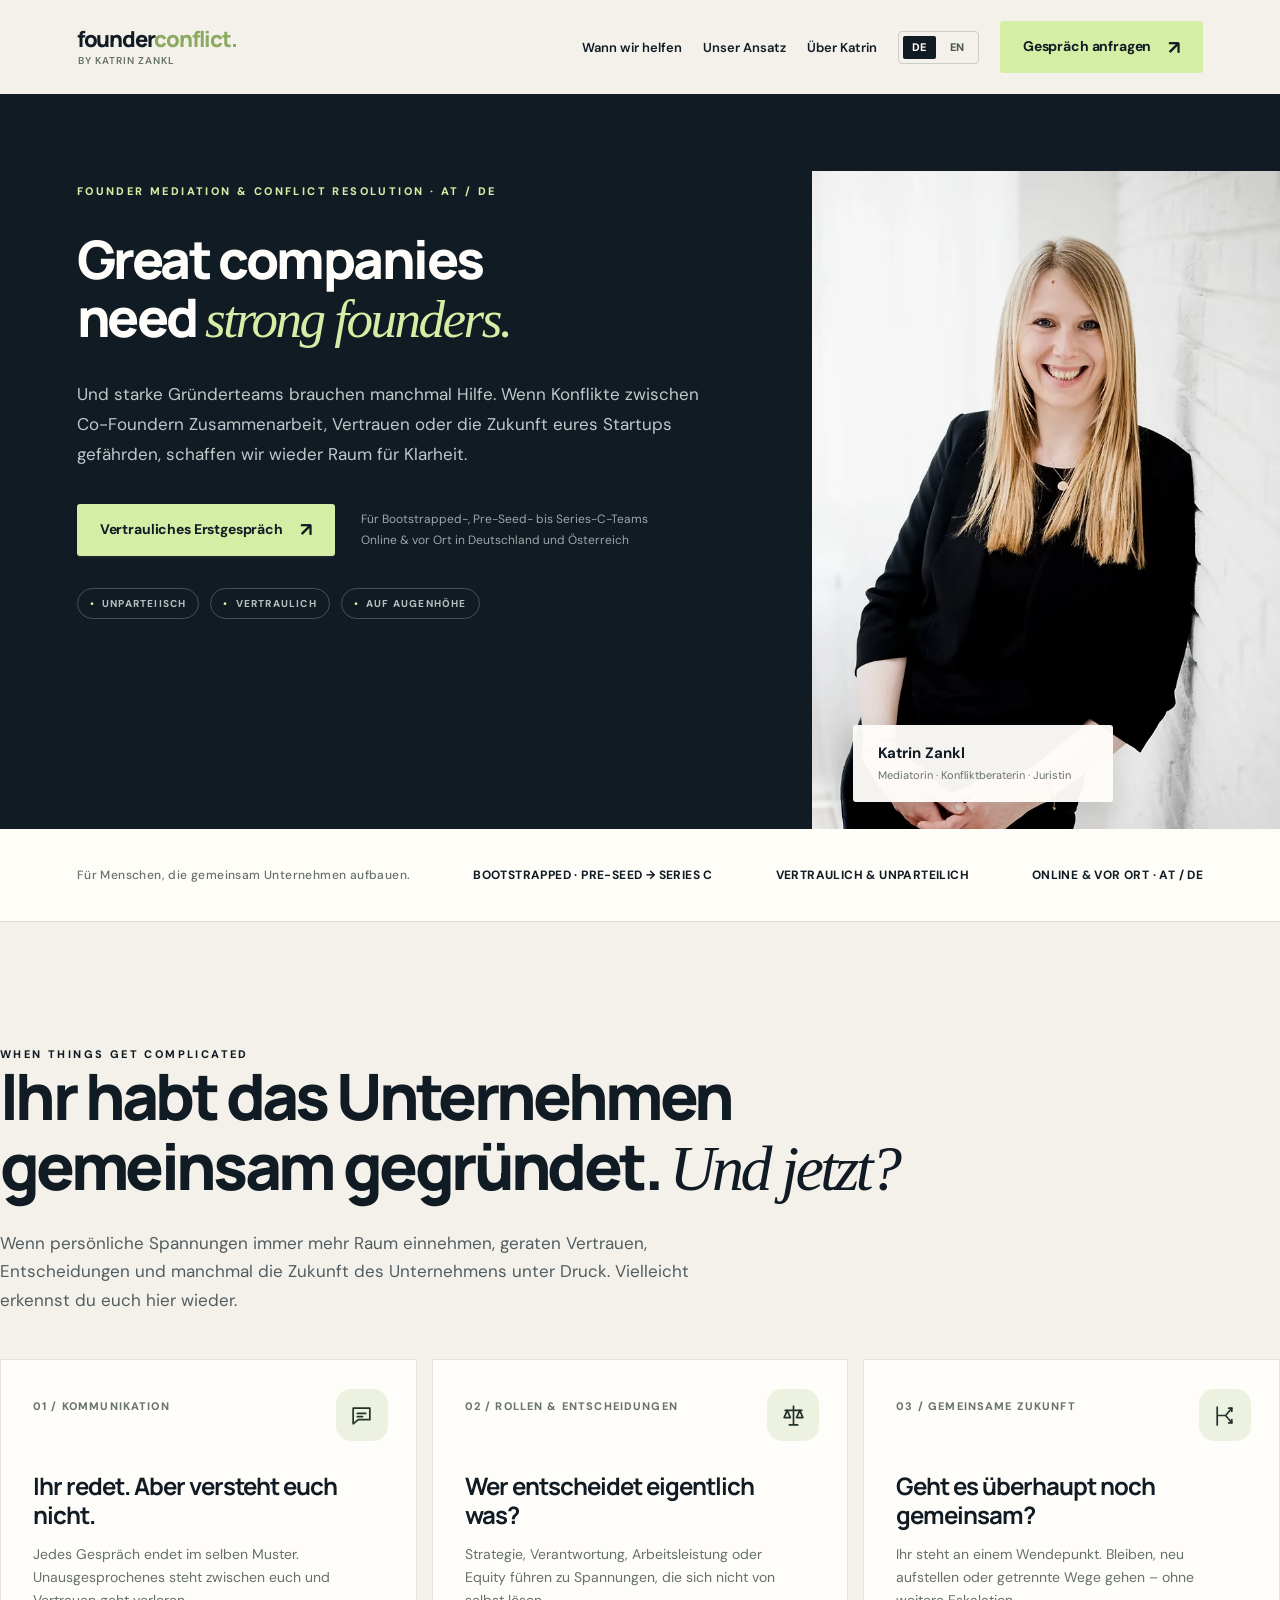
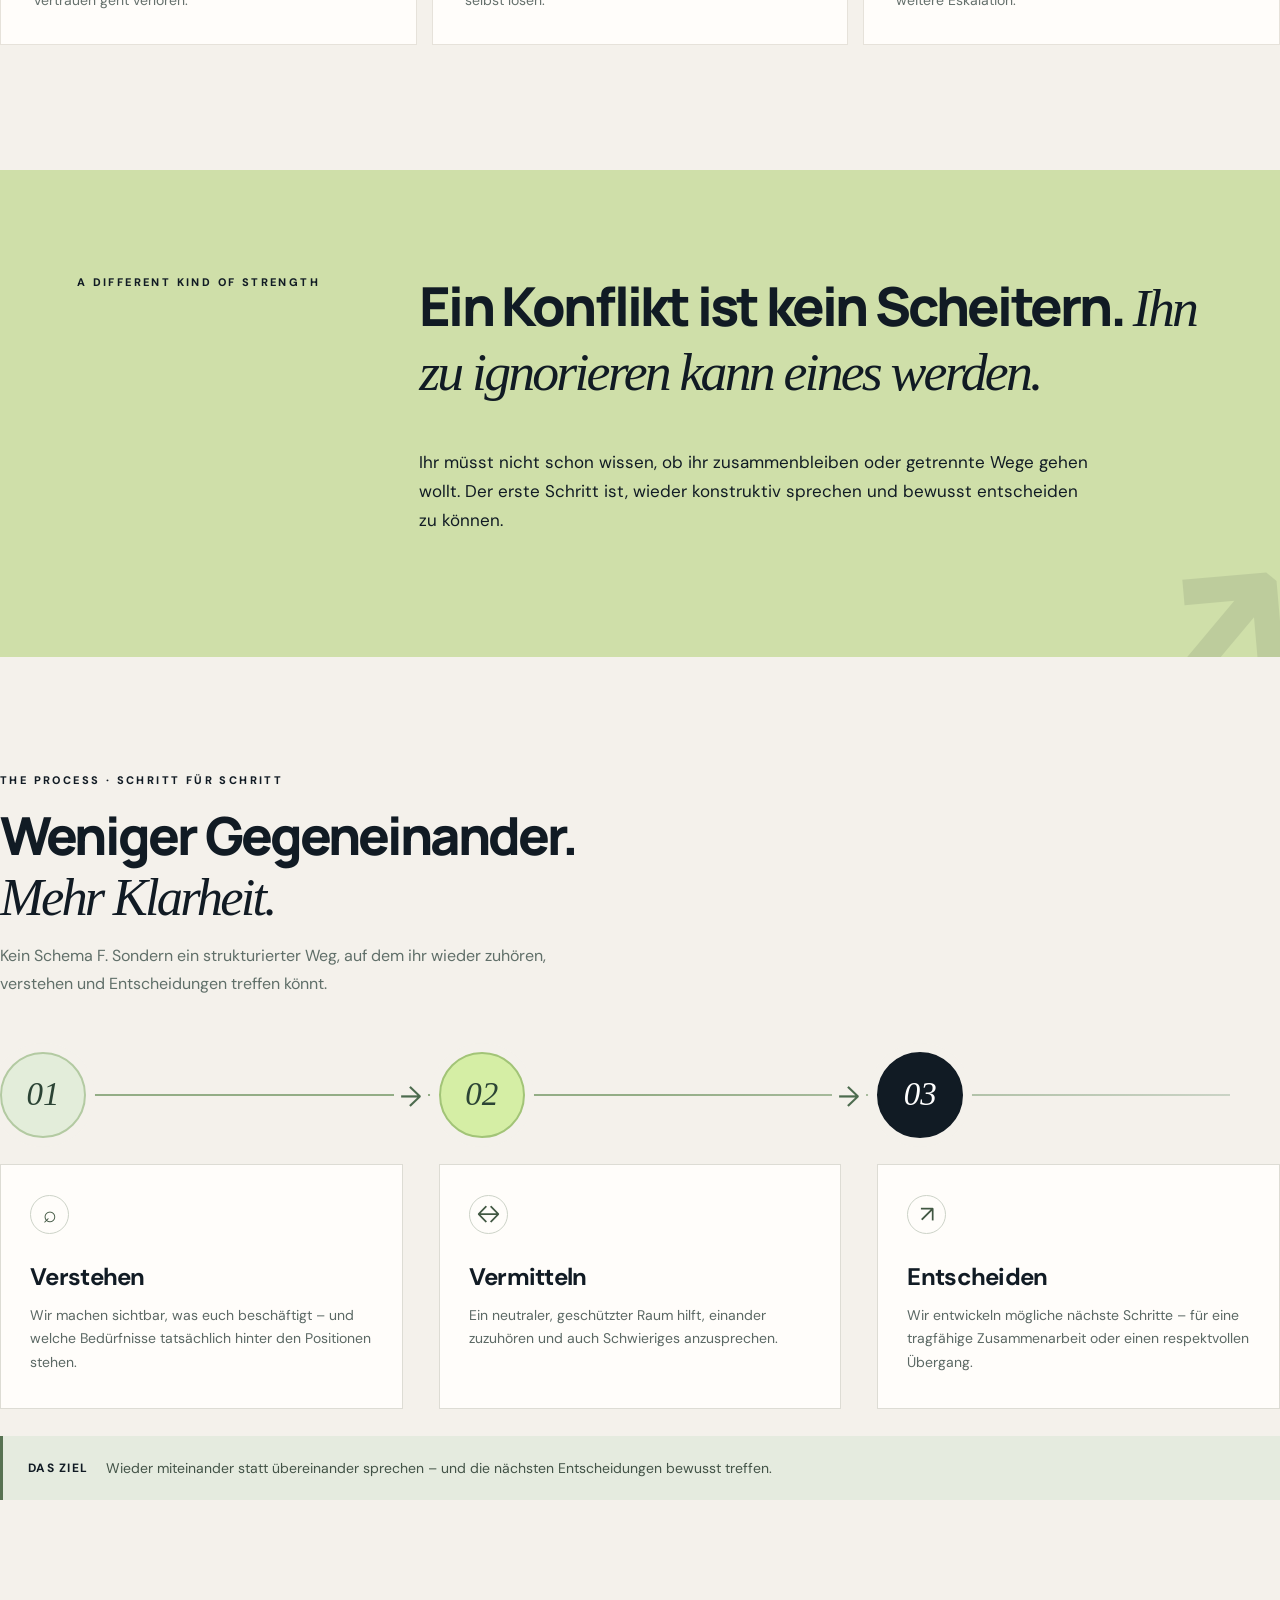
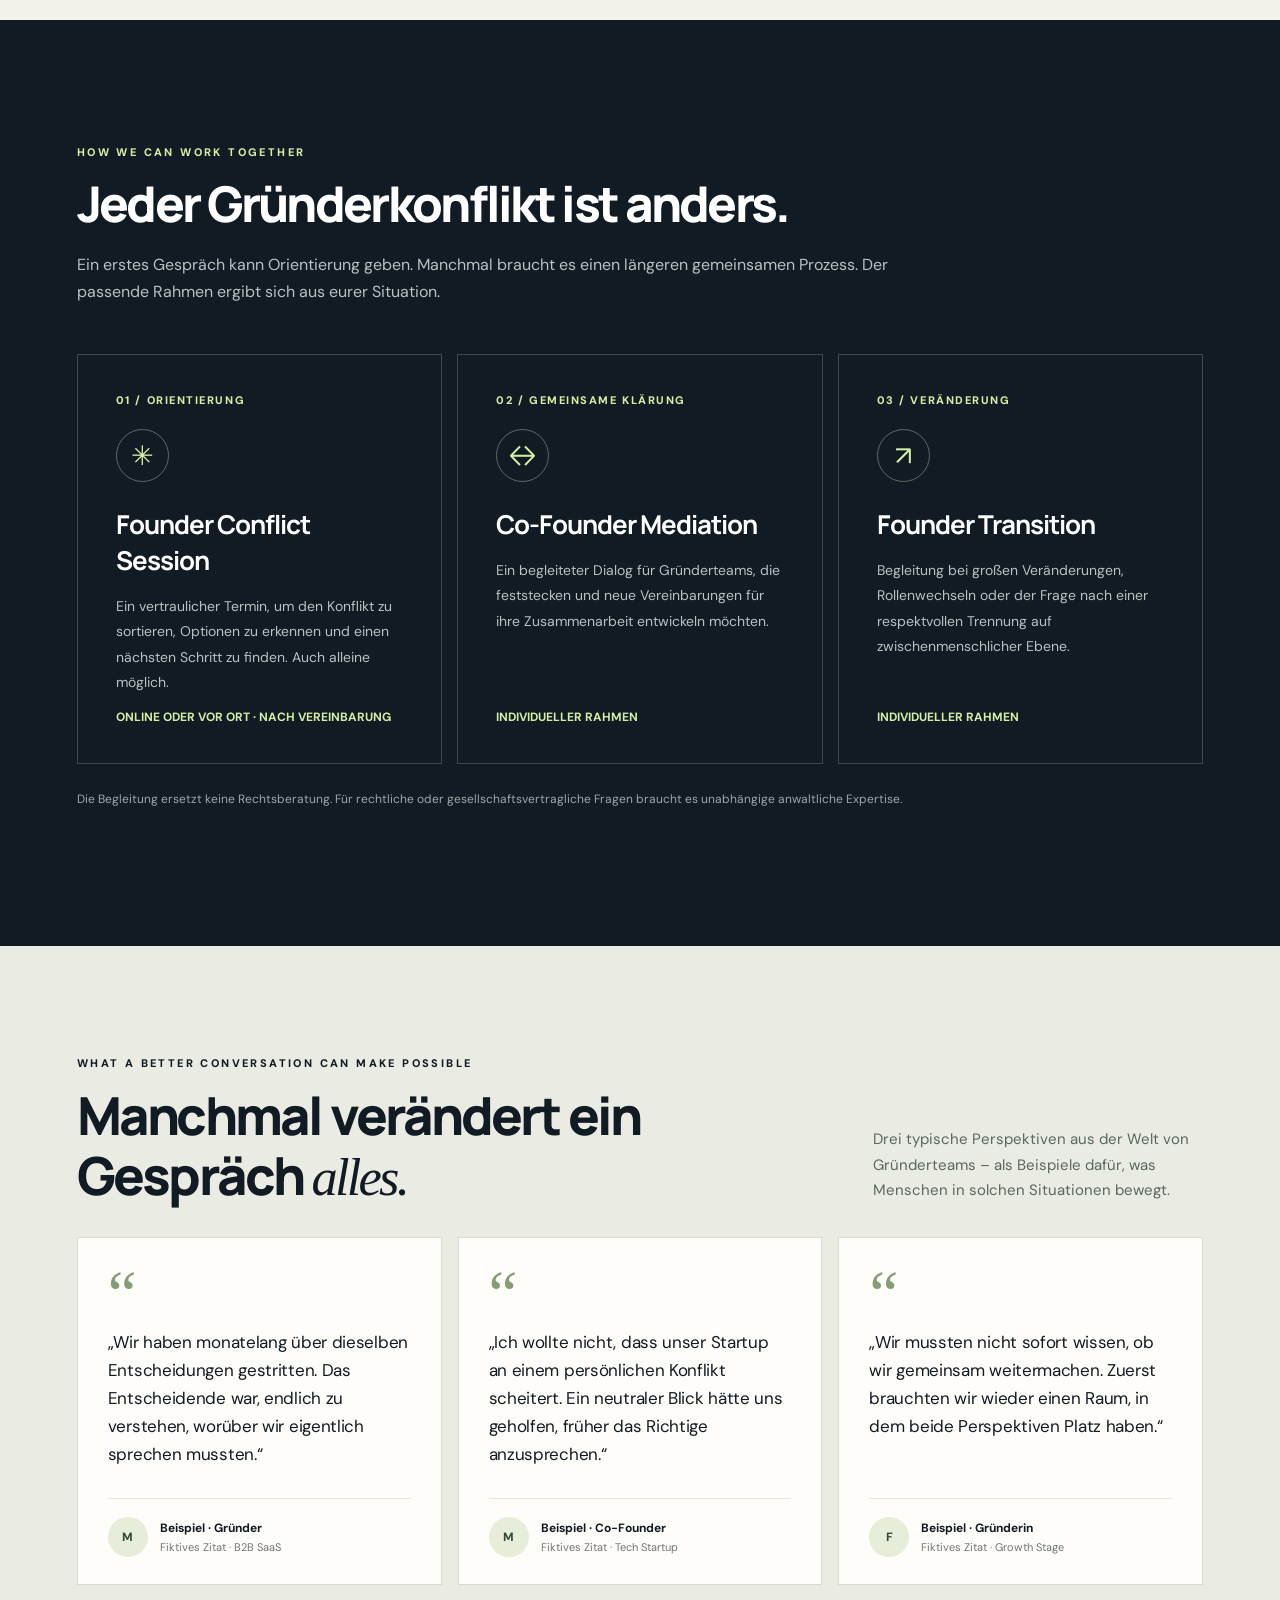
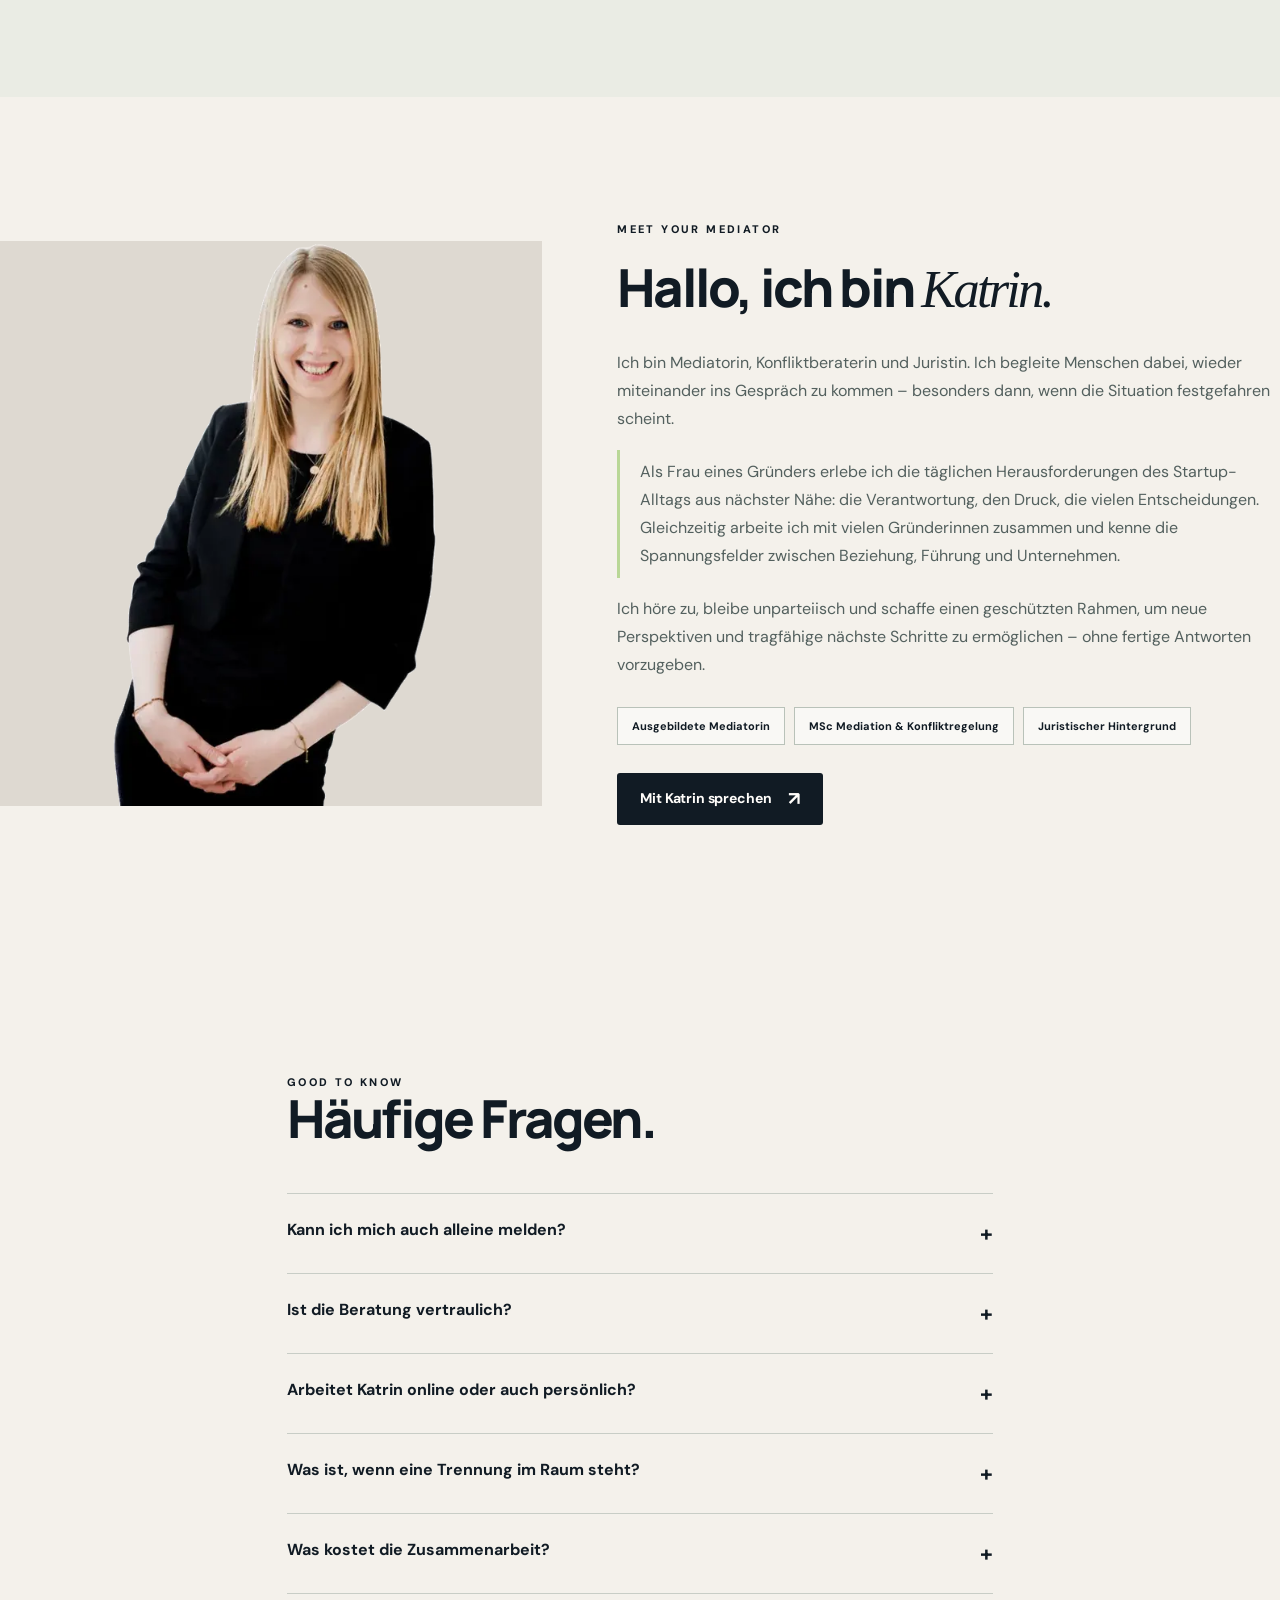
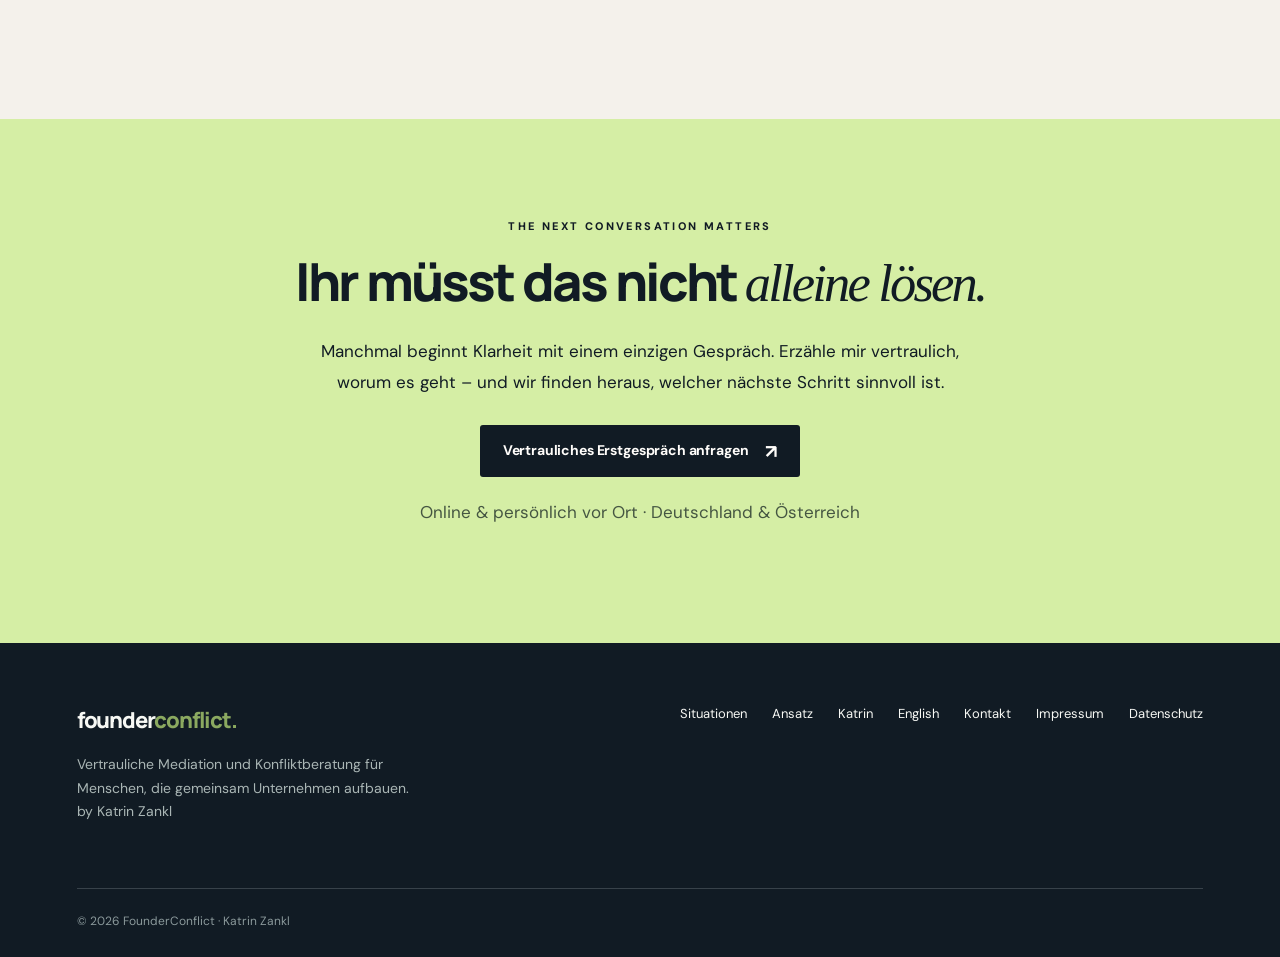
==== commit 677c148b: "Clean up DE/EN footer legal labels and remove provisional notice" ====
--- a/index.html
+++ b/index.html
@@ -84,6 +84,6 @@
 <details><summary>Was kostet die Zusammenarbeit?</summary><p>Format, Dauer und Honorar werden vor einer verbindlichen Terminvereinbarung transparent abgestimmt. Für umfangreichere Mediation erstellen wir ein individuelles Angebot.</p></details>
 </div></section>
 <section class="cta"><div class="wrap"><div class="eyebrow">The next conversation matters</div><h2>Ihr müsst das nicht <span class="serif">alleine lösen.</span></h2><p>Manchmal beginnt Klarheit mit einem einzigen Gespräch. Erzähle mir vertraulich, worum es geht – und wir finden heraus, welcher nächste Schritt sinnvoll ist.</p><a class="btn dark" href="mailto:info@konflikt-beratung.at?subject=Founder%20Conflict%20Session%20%E2%80%93%20Anfrage">Vertrauliches Erstgespräch anfragen <span aria-hidden="true">↗</span></a><p class="micro" style="margin:20px auto 0">Online & persönlich vor Ort · Deutschland & Österreich</p></div></section>
-</main><footer><div class="wrap"><div class="foot-top"><div><a class="brand" href="/">founder<i>conflict.</i></a><p>Vertrauliche Mediation und Konfliktberatung für Menschen, die gemeinsam Unternehmen aufbauen.<br>by Katrin Zankl</p></div><div class="foot-links"><a href="#situationen">Situationen</a><a href="#ansatz">Ansatz</a><a href="#katrin">Katrin</a><a href="en/" lang="en">English</a><a href="mailto:info@konflikt-beratung.at">Kontakt</a><a href="https://www.konflikt-beratung.at/impressum" target="_blank" rel="noopener">Impressum*</a><a href="https://www.konflikt-beratung.at/datenschutz" target="_blank" rel="noopener">Datenschutz*</a></div></div><div class="foot-bottom"><span>© <span id="year">2026</span> FounderConflict · Katrin Zankl</span><span>*Rechtliche Angaben und Links vor dem Livegang prüfen.</span></div></div></footer>
+</main><footer><div class="wrap"><div class="foot-top"><div><a class="brand" href="/">founder<i>conflict.</i></a><p>Vertrauliche Mediation und Konfliktberatung für Menschen, die gemeinsam Unternehmen aufbauen.<br>by Katrin Zankl</p></div><div class="foot-links"><a href="#situationen">Situationen</a><a href="#ansatz">Ansatz</a><a href="#katrin">Katrin</a><a href="en/" lang="en">English</a><a href="mailto:info@konflikt-beratung.at">Kontakt</a><a href="https://www.konflikt-beratung.at/impressum" target="_blank" rel="noopener">Impressum</a><a href="https://www.konflikt-beratung.at/datenschutz" target="_blank" rel="noopener">Datenschutz</a></div></div><div class="foot-bottom"><span>© <span id="year">2026</span> FounderConflict · Katrin Zankl</span></div></div></footer>
 <script>document.getElementById('year').textContent=new Date().getFullYear()</script>
 </body></html>
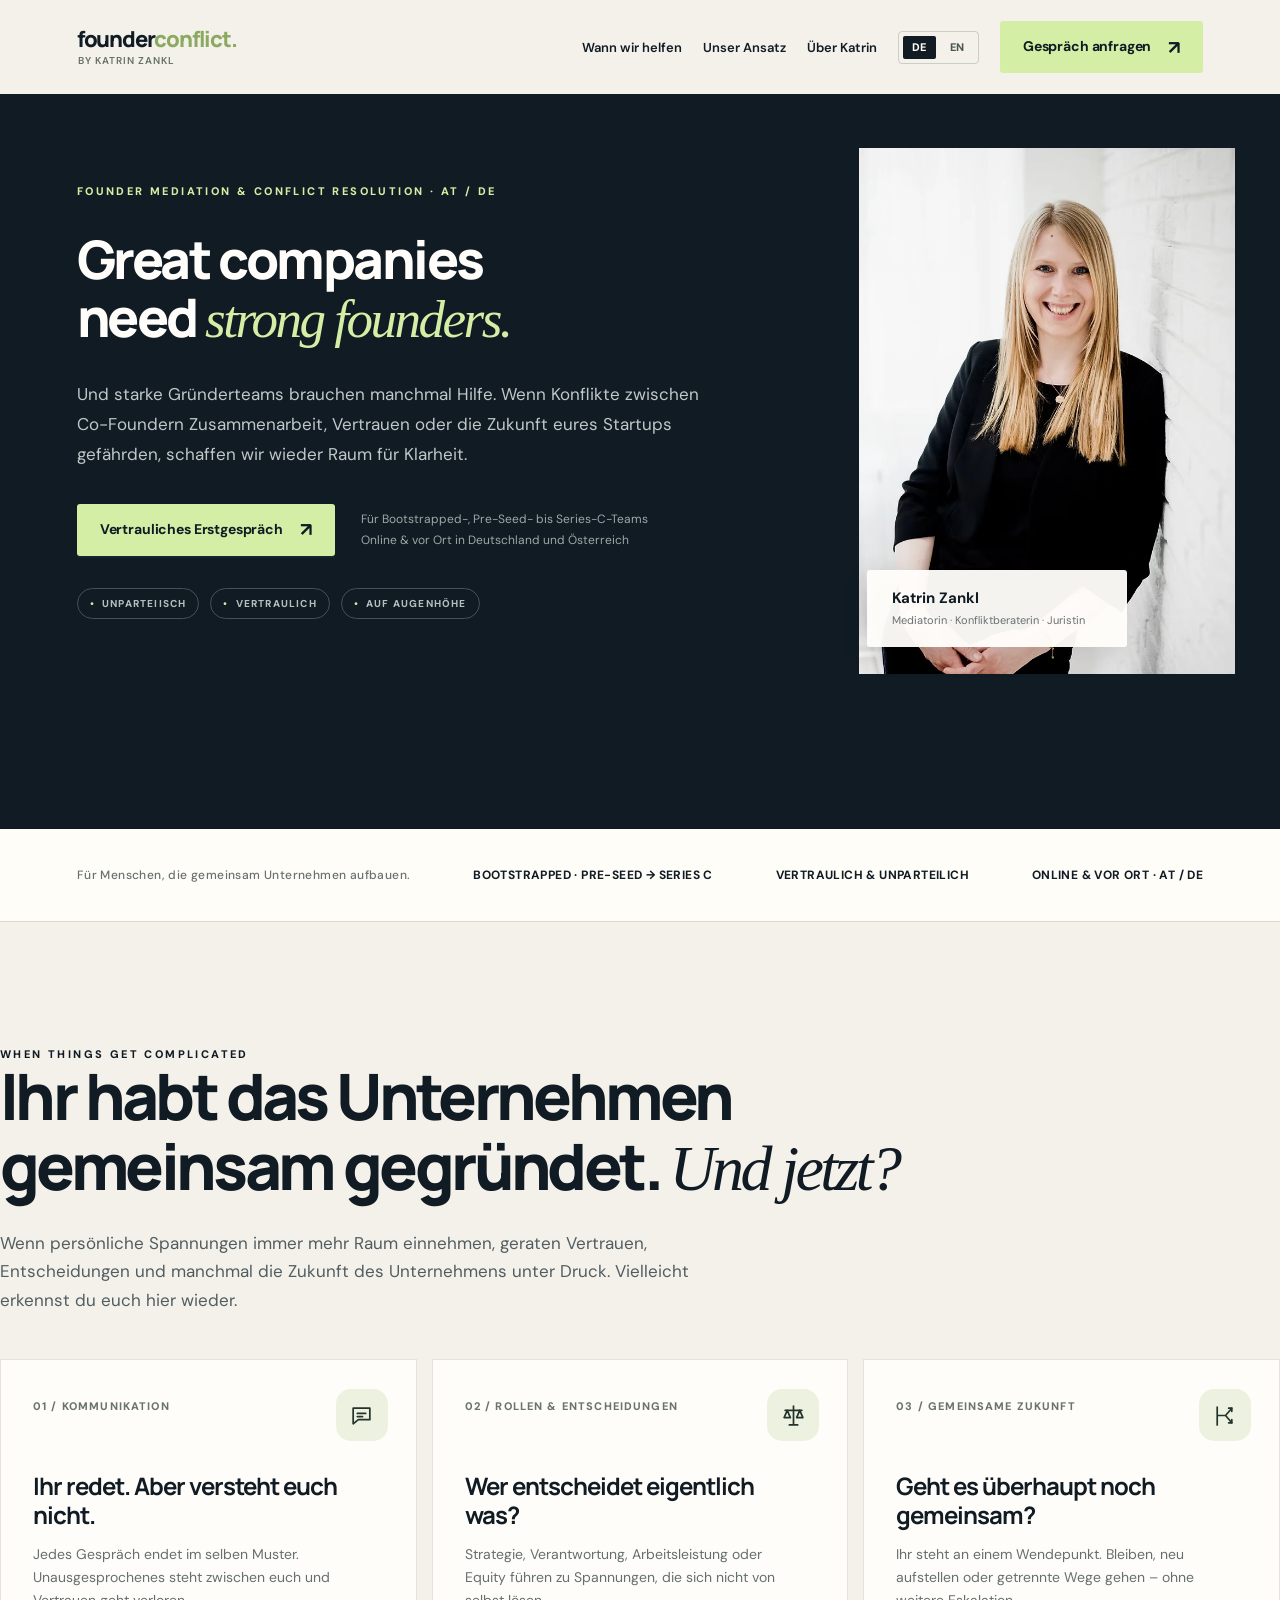
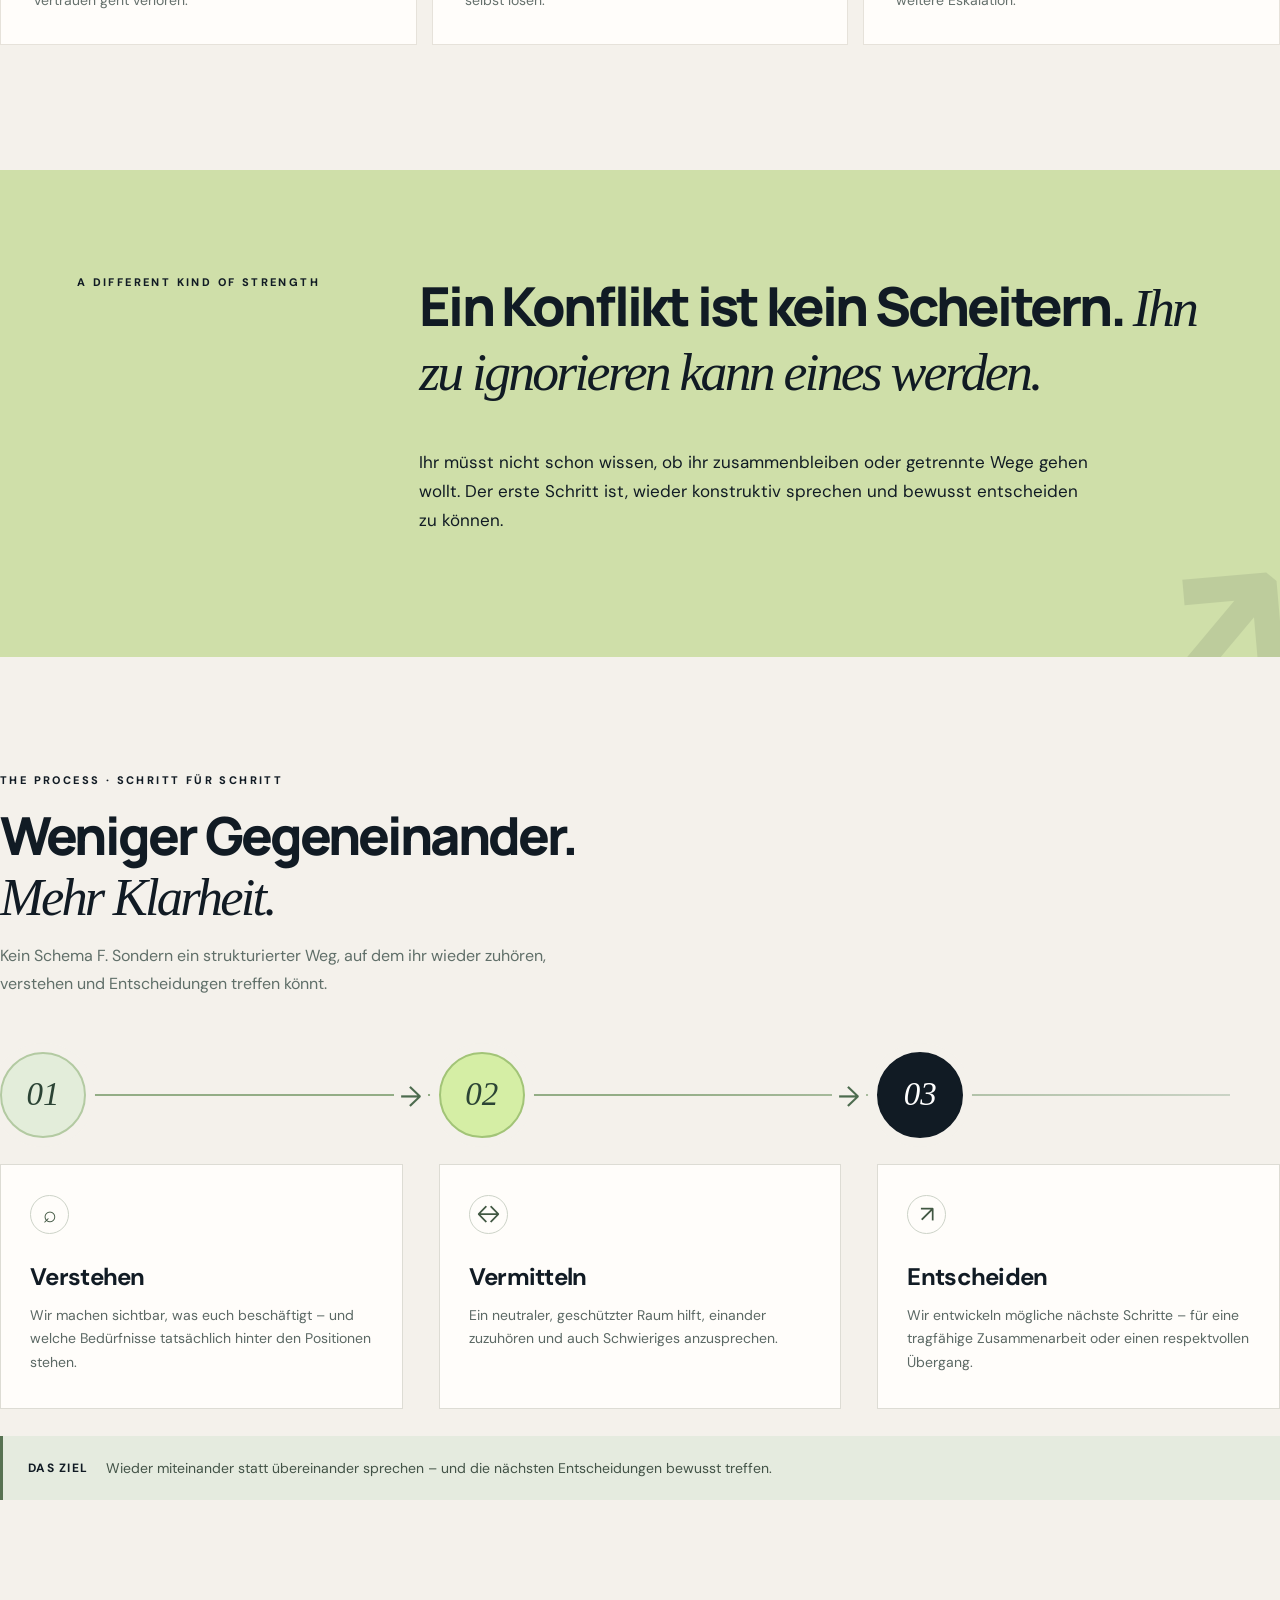
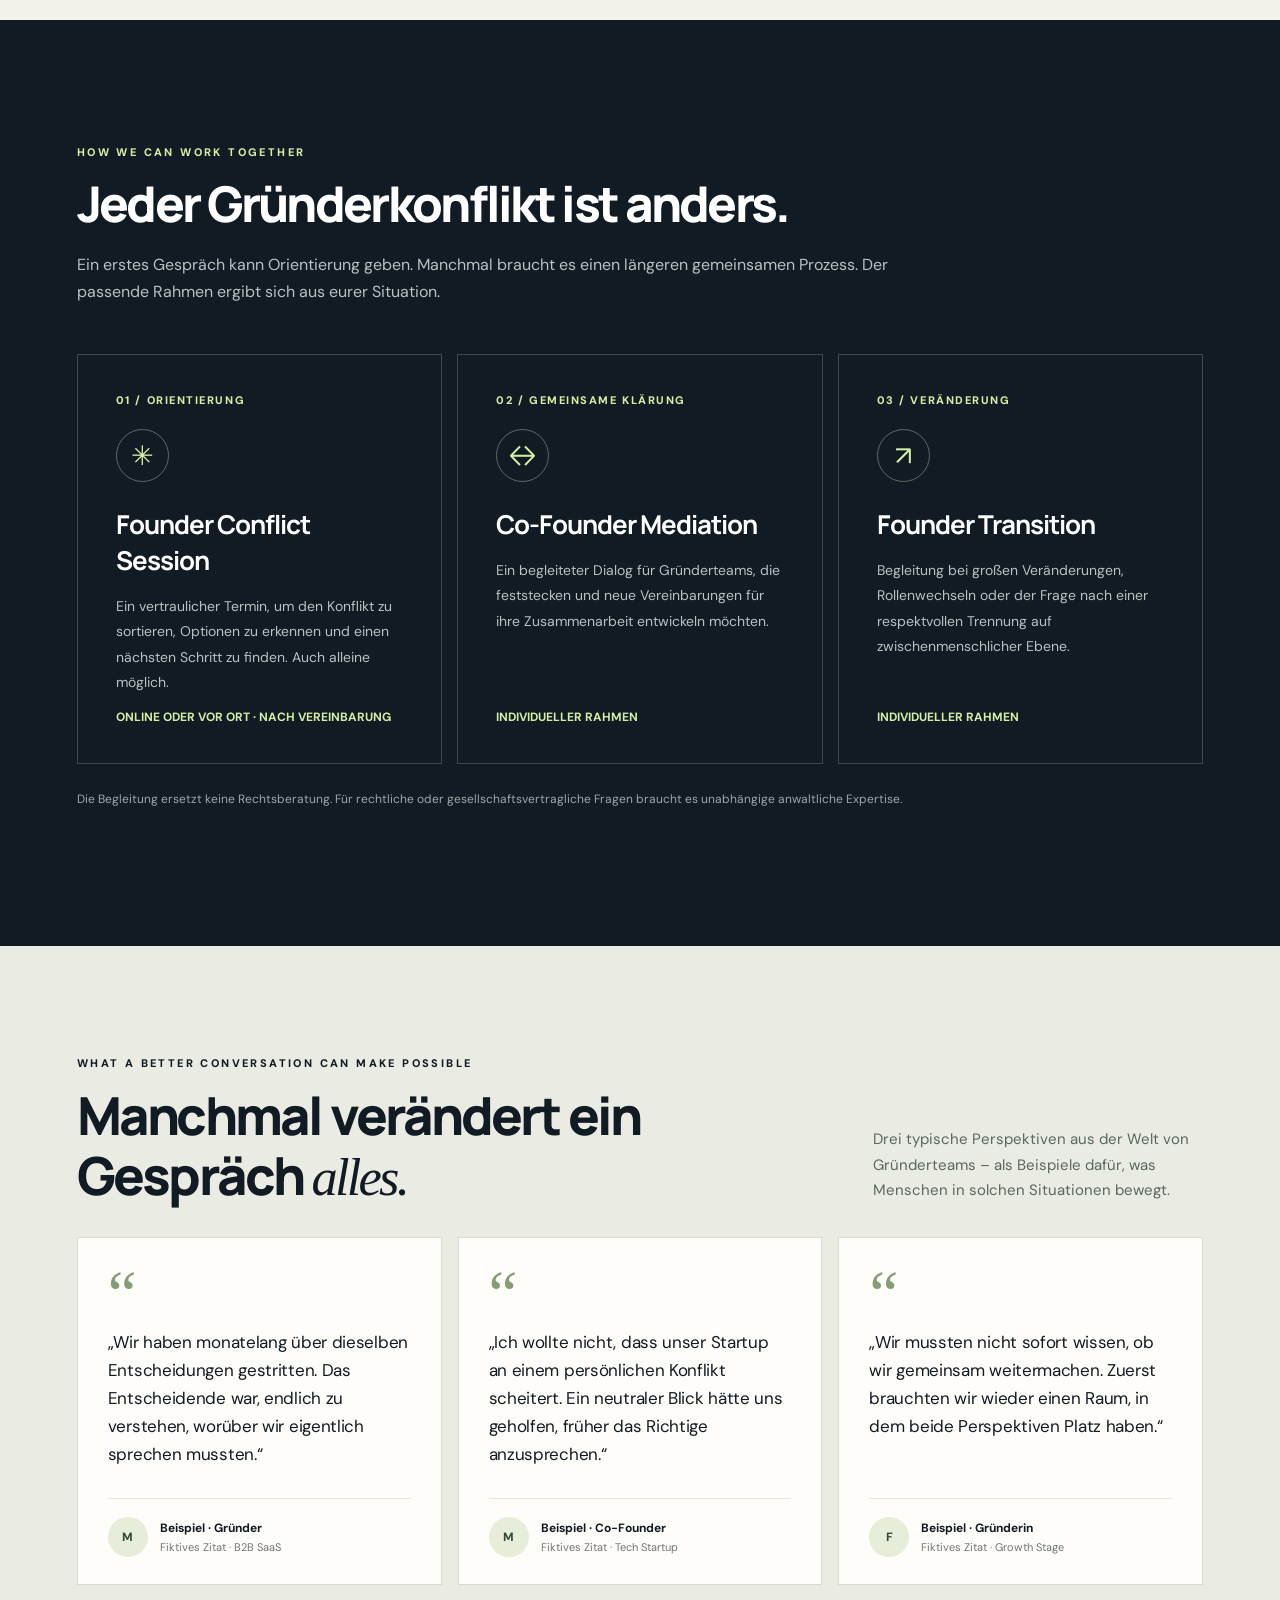
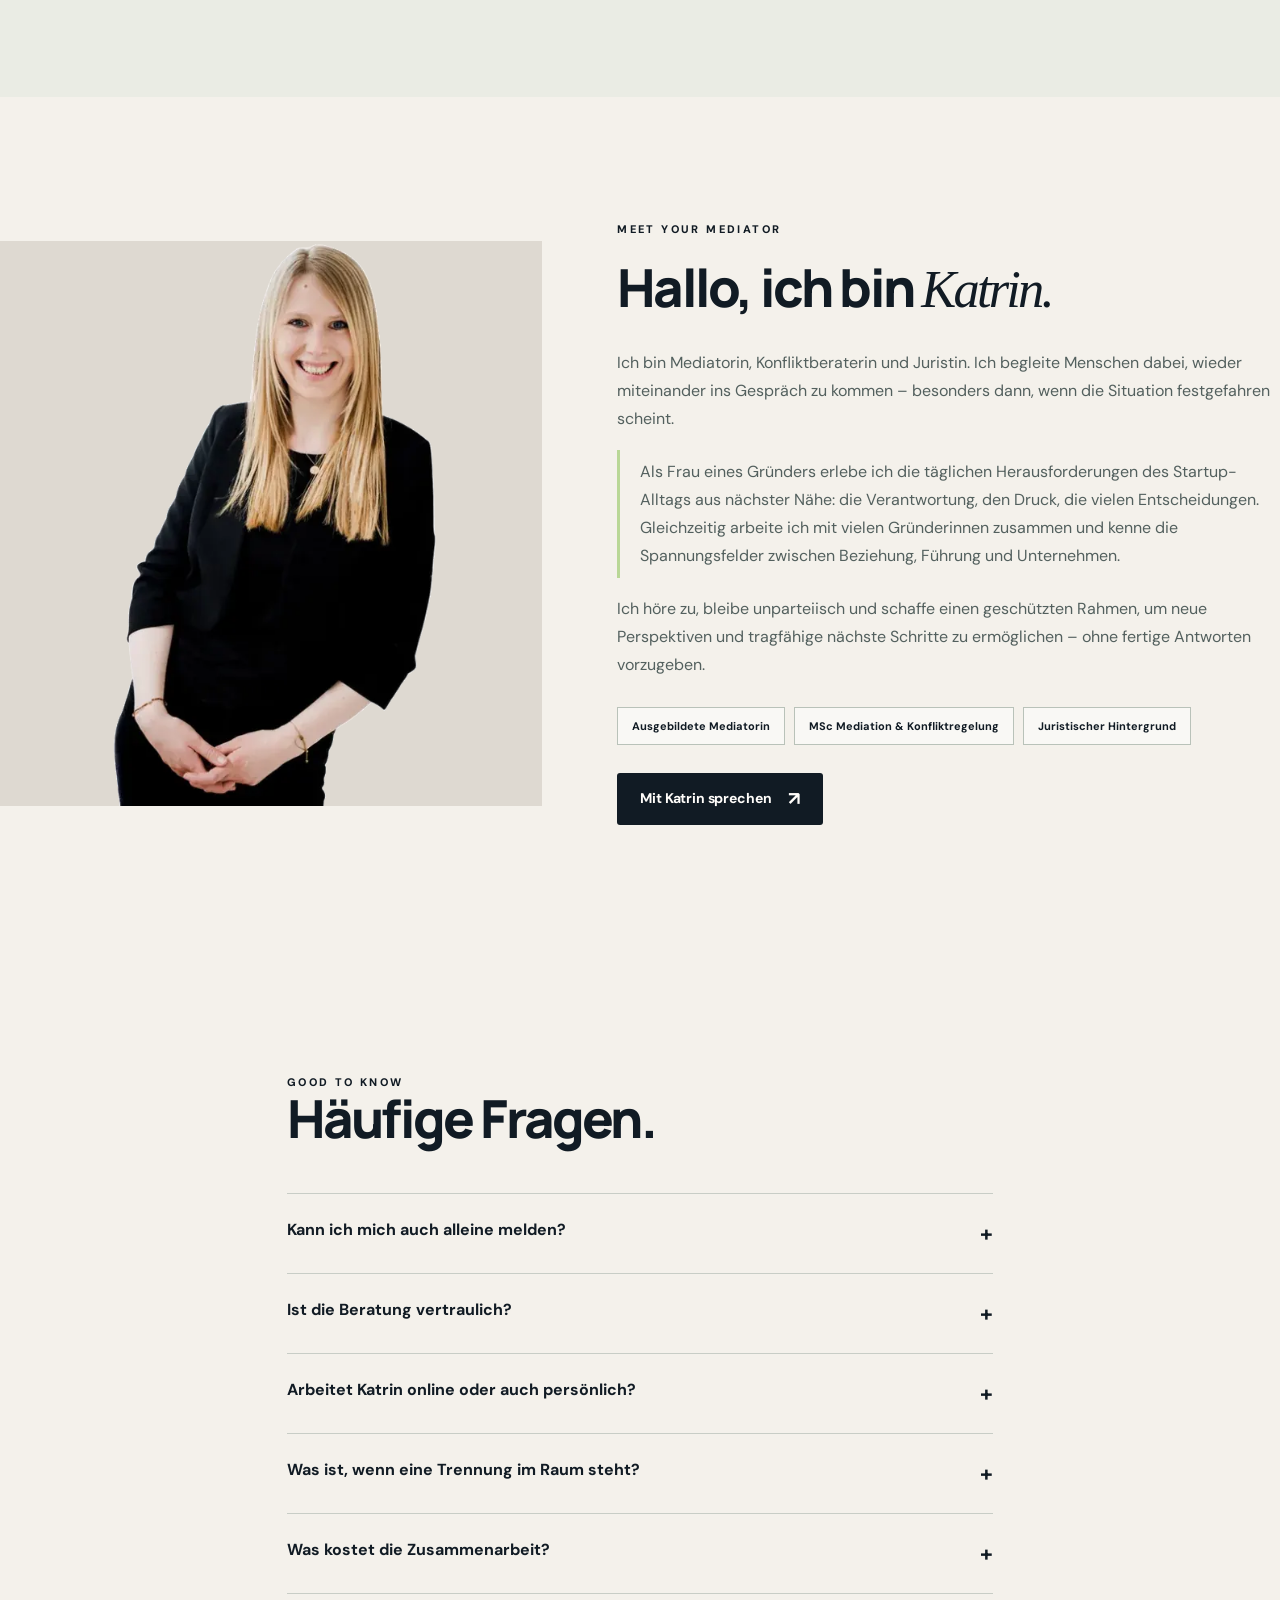
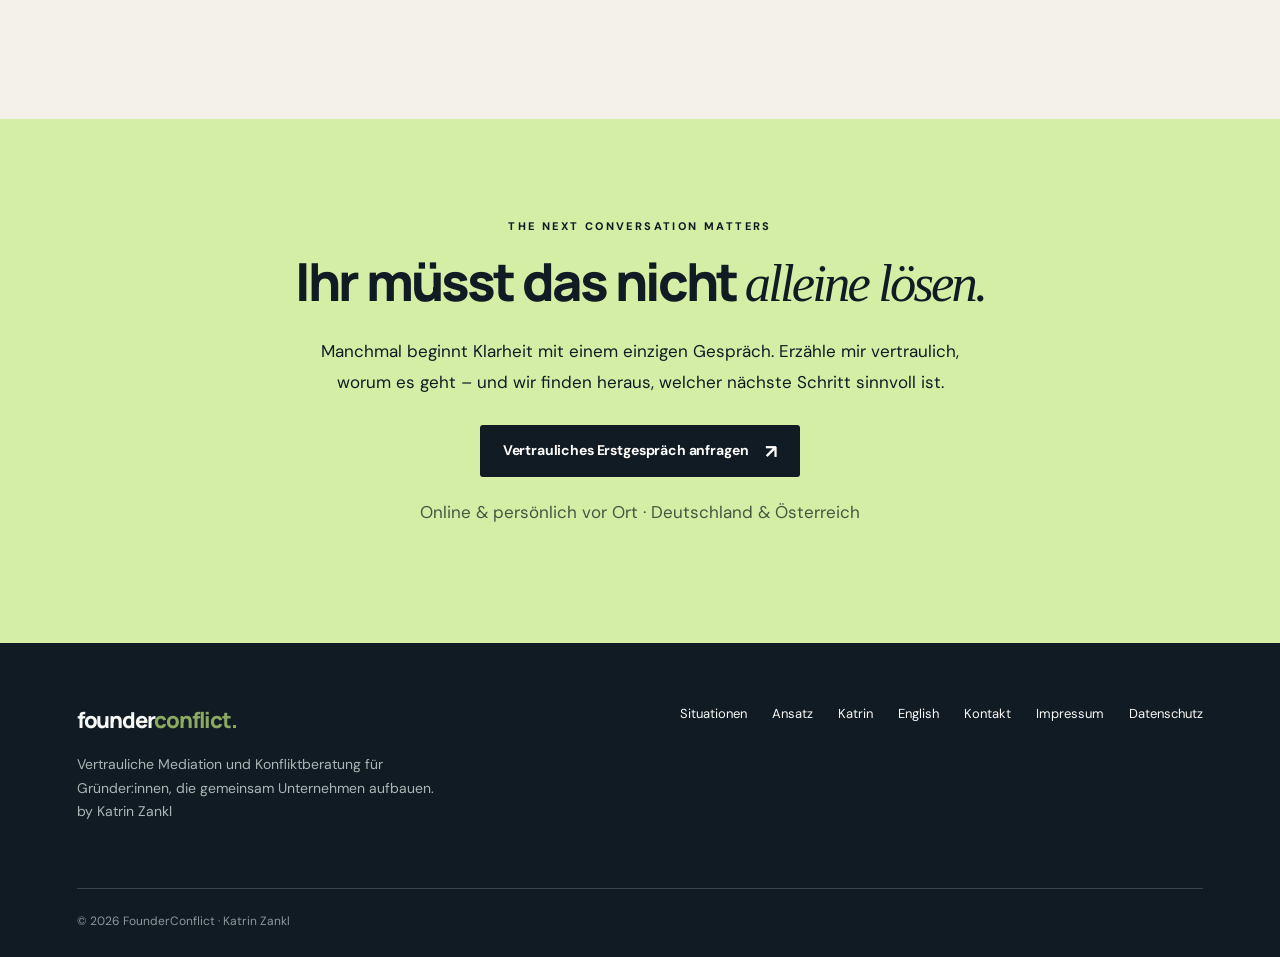
==== commit a09c8b80: "Refine German footer copy for founders" ====
--- a/index.html
+++ b/index.html
@@ -84,6 +84,6 @@
 <details><summary>Was kostet die Zusammenarbeit?</summary><p>Format, Dauer und Honorar werden vor einer verbindlichen Terminvereinbarung transparent abgestimmt. Für umfangreichere Mediation erstellen wir ein individuelles Angebot.</p></details>
 </div></section>
 <section class="cta"><div class="wrap"><div class="eyebrow">The next conversation matters</div><h2>Ihr müsst das nicht <span class="serif">alleine lösen.</span></h2><p>Manchmal beginnt Klarheit mit einem einzigen Gespräch. Erzähle mir vertraulich, worum es geht – und wir finden heraus, welcher nächste Schritt sinnvoll ist.</p><a class="btn dark" href="mailto:info@konflikt-beratung.at?subject=Founder%20Conflict%20Session%20%E2%80%93%20Anfrage">Vertrauliches Erstgespräch anfragen <span aria-hidden="true">↗</span></a><p class="micro" style="margin:20px auto 0">Online & persönlich vor Ort · Deutschland & Österreich</p></div></section>
-</main><footer><div class="wrap"><div class="foot-top"><div><a class="brand" href="/">founder<i>conflict.</i></a><p>Vertrauliche Mediation und Konfliktberatung für Menschen, die gemeinsam Unternehmen aufbauen.<br>by Katrin Zankl</p></div><div class="foot-links"><a href="#situationen">Situationen</a><a href="#ansatz">Ansatz</a><a href="#katrin">Katrin</a><a href="en/" lang="en">English</a><a href="mailto:info@konflikt-beratung.at">Kontakt</a><a href="https://www.konflikt-beratung.at/impressum" target="_blank" rel="noopener">Impressum</a><a href="https://www.konflikt-beratung.at/datenschutz" target="_blank" rel="noopener">Datenschutz</a></div></div><div class="foot-bottom"><span>© <span id="year">2026</span> FounderConflict · Katrin Zankl</span></div></div></footer>
+</main><footer><div class="wrap"><div class="foot-top"><div><a class="brand" href="/">founder<i>conflict.</i></a><p>Vertrauliche Mediation und Konfliktberatung für Gründer:innen, die gemeinsam Unternehmen aufbauen.<br>by Katrin Zankl</p></div><div class="foot-links"><a href="#situationen">Situationen</a><a href="#ansatz">Ansatz</a><a href="#katrin">Katrin</a><a href="en/" lang="en">English</a><a href="mailto:info@konflikt-beratung.at">Kontakt</a><a href="https://www.konflikt-beratung.at/impressum" target="_blank" rel="noopener">Impressum</a><a href="https://www.konflikt-beratung.at/datenschutz" target="_blank" rel="noopener">Datenschutz</a></div></div><div class="foot-bottom"><span>© <span id="year">2026</span> FounderConflict · Katrin Zankl</span></div></div></footer>
 <script>document.getElementById('year').textContent=new Date().getFullYear()</script>
 </body></html>
--- a/assets/refinements.css
+++ b/assets/refinements.css
@@ -444,3 +444,58 @@
   .hero-visual{height:375px;}
   .hero-visual img{height:361px;width:min(84%,246px);}
 }
+
+/* V7: Lift Katrin hero portrait to reduce empty space above it */
+/* Move the portrait and its nameplate as a unit; preserve the two-line heading. */
+@media (min-width:1200px) {
+  .hero-visual img,
+  .hero-visual .photo-caption { transform:translateY(-95px); }
+}
+@media (min-width:901px) and (max-width:1199px) {
+  .hero-visual img,
+  .hero-visual .photo-caption { transform:translateY(-70px); }
+}
+/* On stacked layouts, close part of the gap before the image without
+   pulling the content up on small phones where the CTA needs space. */
+@media (min-width:701px) and (max-width:900px) {
+  .hero-visual { margin-top:-90px; }
+}
+@media (min-width:601px) and (max-width:700px) {
+  .hero-visual { margin-top:-46px; }
+}
+@media (max-width:600px) {
+  .hero-visual { margin-top:-15px; }
+}
+
+/* V8: Katrin hero portrait 20% smaller, preserving visual balance */
+/* Only the right-hand portrait and its attached label are resized/repositioned.
+   Headline, buttons, other photography and the remaining layout stay unchanged. */
+@media (min-width:1200px) {
+  .hero-visual img {
+    width:min(29.6vw,376px); /* 80% of 37vw / 470px */
+    height:526.4px;         /* 80% of 658px */
+    transform:translateY(-155px);
+  }
+  .hero-visual .photo-caption {transform:translateY(-155px);left:-24px;}
+}
+@media (min-width:901px) and (max-width:1199px) {
+  .hero-visual img {
+    width:min(32.8vw,328px); /* 80% of 41vw / 410px */
+    height:480px;           /* 80% of 600px */
+    transform:translateY(-120px);
+  }
+  .hero-visual .photo-caption {transform:translateY(-120px);left:-18px;}
+}
+@media (min-width:601px) and (max-width:900px) {
+  .hero-visual {height:440px;}
+  .hero-visual img {width:min(68%,272px);height:396px;}
+}
+@media (max-width:600px) {
+  .hero-visual {height:345px;}
+  .hero-visual img {width:min(67.2%,220px);height:324px;}
+  .hero-visual .photo-caption {left:8%;}
+}
+@media (max-width:380px) {
+  .hero-visual {height:310px;}
+  .hero-visual img {width:min(67.2%,197px);height:289px;}
+}
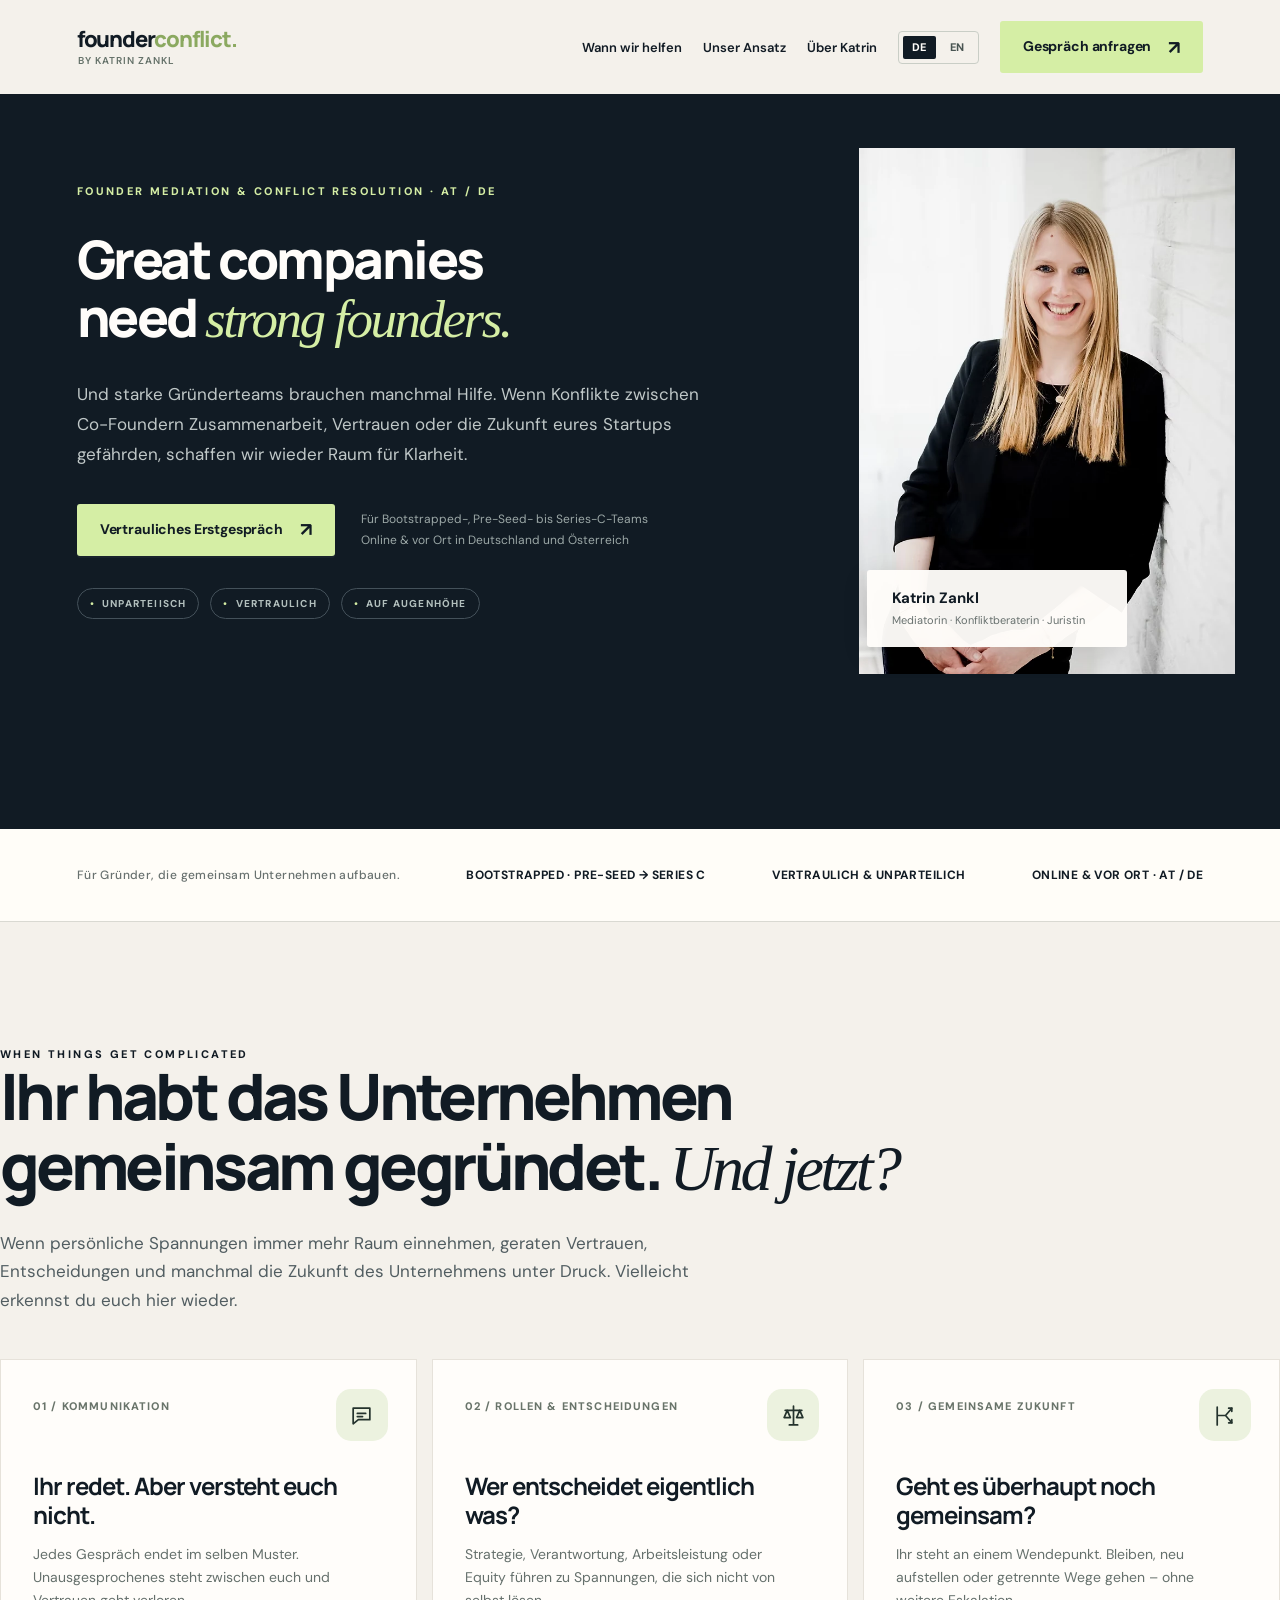
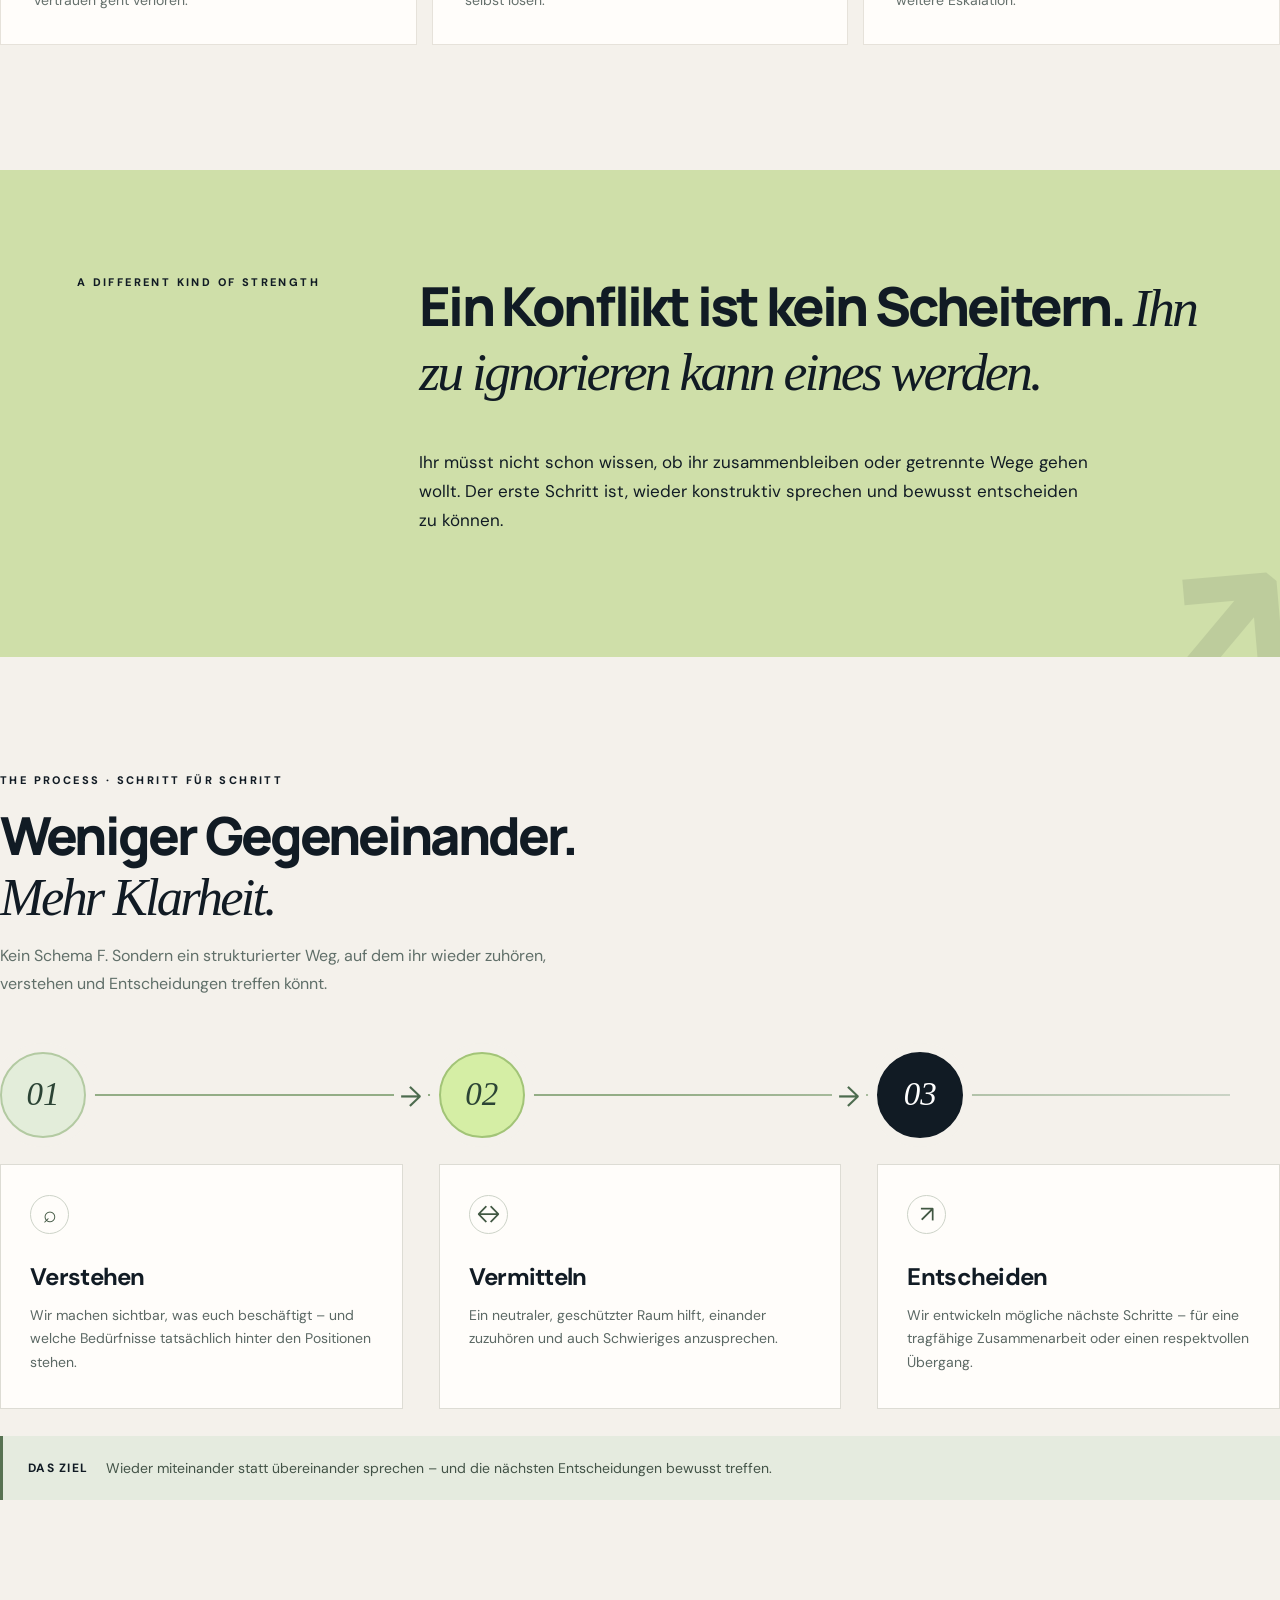
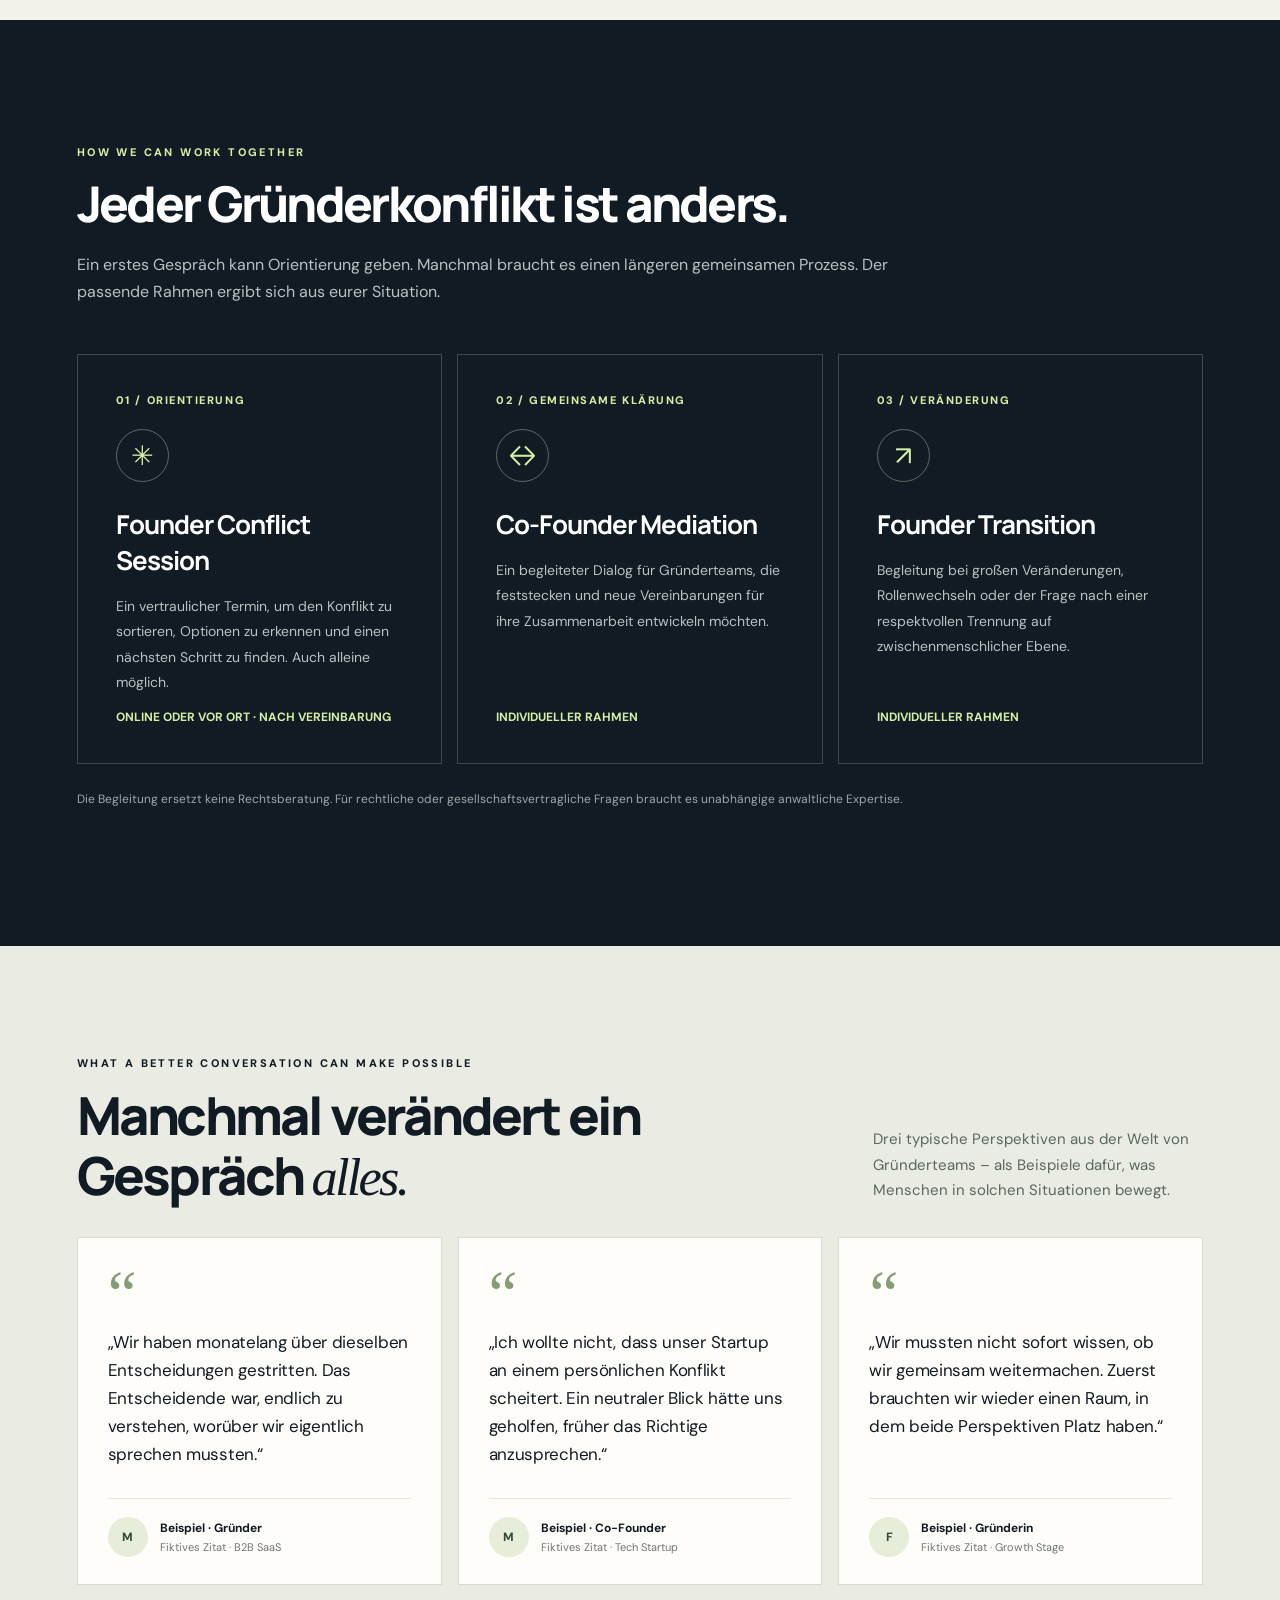
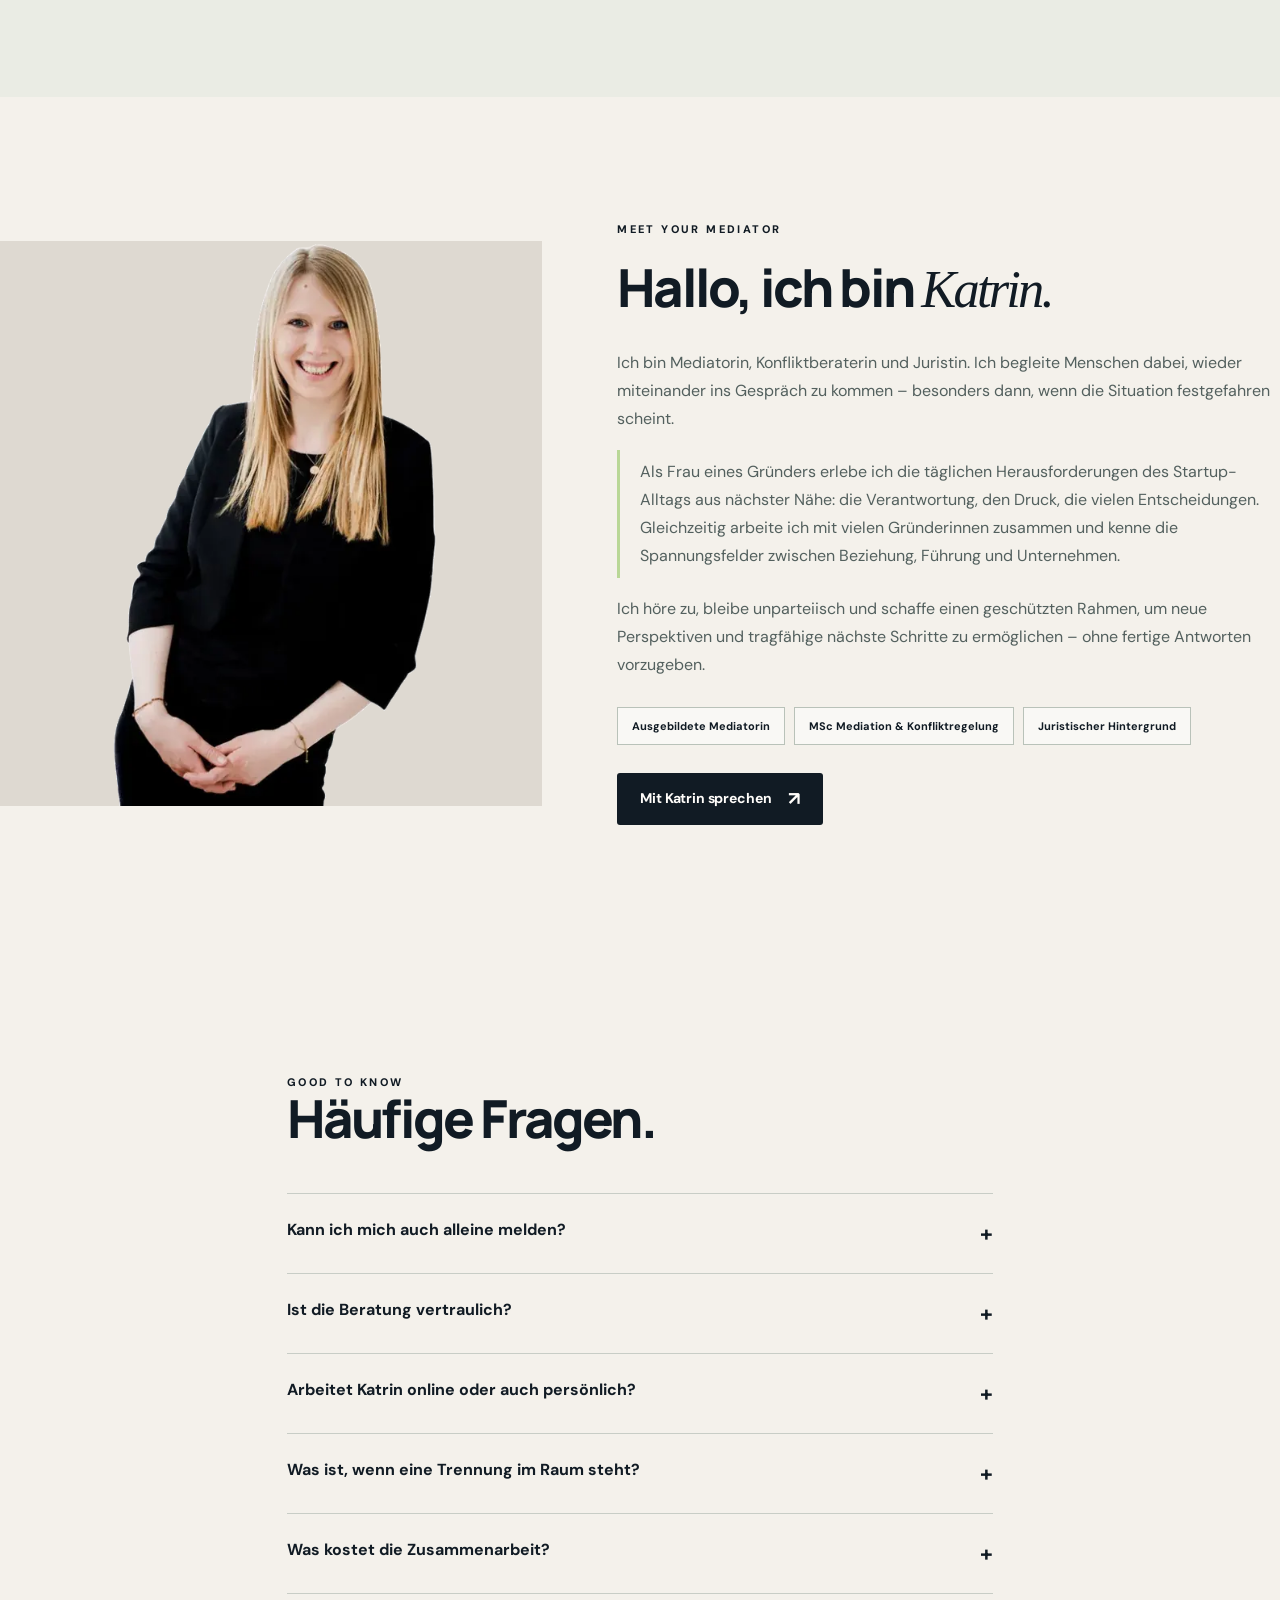
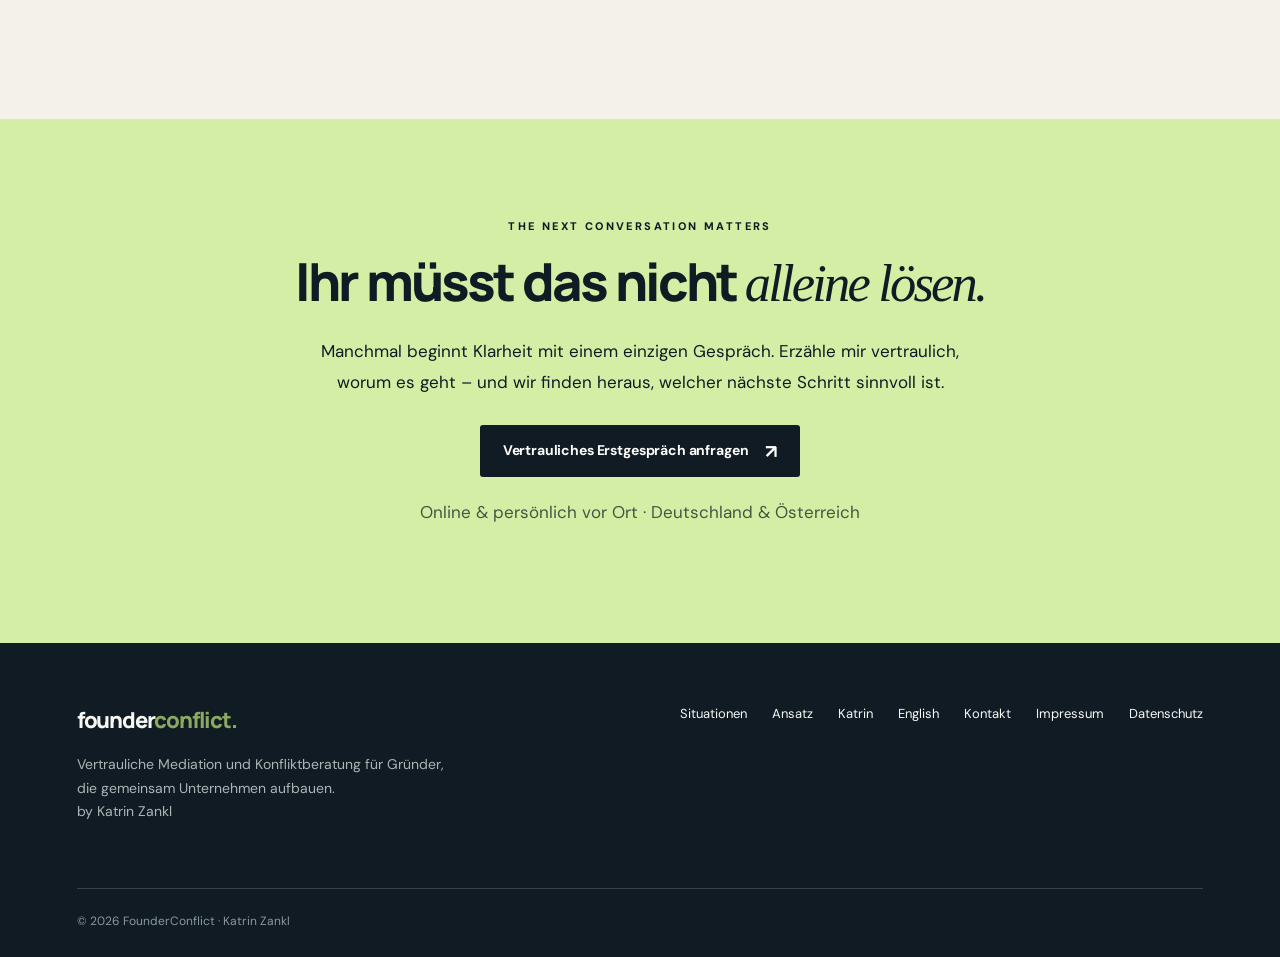
==== commit d9adb9bb: "Use Gruender wording in site title, trust strip and footer" ====
--- a/index.html
+++ b/index.html
@@ -2,7 +2,7 @@
 <html lang="de">
 <head>
 <meta charset="utf-8"><meta name="viewport" content="width=device-width,initial-scale=1">
-<title>FounderConflict — Konflikte zwischen Gründer:innen klären | Katrin Zankl</title>
+<title>FounderConflict — Konflikte zwischen Gründern klären | Katrin Zankl</title>
 <meta name="description" content="Vertrauliche Mediation und Konfliktberatung für Co-Founder und Gründerteams – Bootstrapped, Pre-Seed bis Series C. Online und persönlich in Österreich und Deutschland.">
 <link rel="canonical" href="https://founderconflict.com/">
 <link rel="alternate" hreflang="de" href="https://founderconflict.com/">
@@ -30,7 +30,7 @@
 </nav></header>
 <main>
 <section class="hero"><div class="wrap hero-inner"><div class="hero-copy"><div class="eyebrow">Founder mediation & conflict resolution · AT / DE</div><h1 class="hero-headline"><span class="hero-line">Great companies</span><span class="hero-line">need <span class="serif accent">strong founders.</span></span></h1><p class="hero-lead">Und starke Gründerteams brauchen manchmal Hilfe. Wenn Konflikte zwischen Co-Foundern Zusammenarbeit, Vertrauen oder die Zukunft eures Startups gefährden, schaffen wir wieder Raum für Klarheit.</p><div class="hero-actions"><a class="btn" href="mailto:info@konflikt-beratung.at?subject=Vertrauliches%20Erstgespr%C3%A4ch%20FounderConflict">Vertrauliches Erstgespräch <span aria-hidden="true">↗</span></a><span class="micro">Für Bootstrapped-, Pre-Seed- bis Series-C-Teams<br>Online & vor Ort in Deutschland und Österreich</span></div><div class="hero-keywords" aria-label="Arbeitsprinzipien"><span>Unparteiisch</span><span>Vertraulich</span><span>Auf Augenhöhe</span></div></div><div class="hero-visual"><img src="assets/katrin-wall-portrait.webp" alt="Katrin Zankl – Mediatorin und Konfliktberaterin" width="686" height="1030" fetchpriority="high" decoding="async"><div class="photo-caption"><strong>Katrin Zankl</strong><small>Mediatorin · Konfliktberaterin · Juristin</small></div></div></div></section>
-<div class="proof"><div class="wrap proof-in"><span>Für Menschen, die gemeinsam Unternehmen aufbauen.</span><span>BOOTSTRAPPED · PRE-SEED → SERIES C</span><span>VERTRAULICH & UNPARTEILICH</span><span>ONLINE & VOR ORT · AT / DE</span></div></div>
+<div class="proof"><div class="wrap proof-in"><span>Für Gründer, die gemeinsam Unternehmen aufbauen.</span><span>BOOTSTRAPPED · PRE-SEED → SERIES C</span><span>VERTRAULICH & UNPARTEILICH</span><span>ONLINE & VOR ORT · AT / DE</span></div></div>
 <section class="section wrap" id="situationen">
 <div class="section-head section-head--wide">
   <div><div class="eyebrow">When things get complicated</div>
@@ -84,6 +84,6 @@
 <details><summary>Was kostet die Zusammenarbeit?</summary><p>Format, Dauer und Honorar werden vor einer verbindlichen Terminvereinbarung transparent abgestimmt. Für umfangreichere Mediation erstellen wir ein individuelles Angebot.</p></details>
 </div></section>
 <section class="cta"><div class="wrap"><div class="eyebrow">The next conversation matters</div><h2>Ihr müsst das nicht <span class="serif">alleine lösen.</span></h2><p>Manchmal beginnt Klarheit mit einem einzigen Gespräch. Erzähle mir vertraulich, worum es geht – und wir finden heraus, welcher nächste Schritt sinnvoll ist.</p><a class="btn dark" href="mailto:info@konflikt-beratung.at?subject=Founder%20Conflict%20Session%20%E2%80%93%20Anfrage">Vertrauliches Erstgespräch anfragen <span aria-hidden="true">↗</span></a><p class="micro" style="margin:20px auto 0">Online & persönlich vor Ort · Deutschland & Österreich</p></div></section>
-</main><footer><div class="wrap"><div class="foot-top"><div><a class="brand" href="/">founder<i>conflict.</i></a><p>Vertrauliche Mediation und Konfliktberatung für Gründer:innen, die gemeinsam Unternehmen aufbauen.<br>by Katrin Zankl</p></div><div class="foot-links"><a href="#situationen">Situationen</a><a href="#ansatz">Ansatz</a><a href="#katrin">Katrin</a><a href="en/" lang="en">English</a><a href="mailto:info@konflikt-beratung.at">Kontakt</a><a href="https://www.konflikt-beratung.at/impressum" target="_blank" rel="noopener">Impressum</a><a href="https://www.konflikt-beratung.at/datenschutz" target="_blank" rel="noopener">Datenschutz</a></div></div><div class="foot-bottom"><span>© <span id="year">2026</span> FounderConflict · Katrin Zankl</span></div></div></footer>
+</main><footer><div class="wrap"><div class="foot-top"><div><a class="brand" href="/">founder<i>conflict.</i></a><p>Vertrauliche Mediation und Konfliktberatung für Gründer, die gemeinsam Unternehmen aufbauen.<br>by Katrin Zankl</p></div><div class="foot-links"><a href="#situationen">Situationen</a><a href="#ansatz">Ansatz</a><a href="#katrin">Katrin</a><a href="en/" lang="en">English</a><a href="mailto:info@konflikt-beratung.at">Kontakt</a><a href="https://www.konflikt-beratung.at/impressum" target="_blank" rel="noopener">Impressum</a><a href="https://www.konflikt-beratung.at/datenschutz" target="_blank" rel="noopener">Datenschutz</a></div></div><div class="foot-bottom"><span>© <span id="year">2026</span> FounderConflict · Katrin Zankl</span></div></div></footer>
 <script>document.getElementById('year').textContent=new Date().getFullYear()</script>
 </body></html>
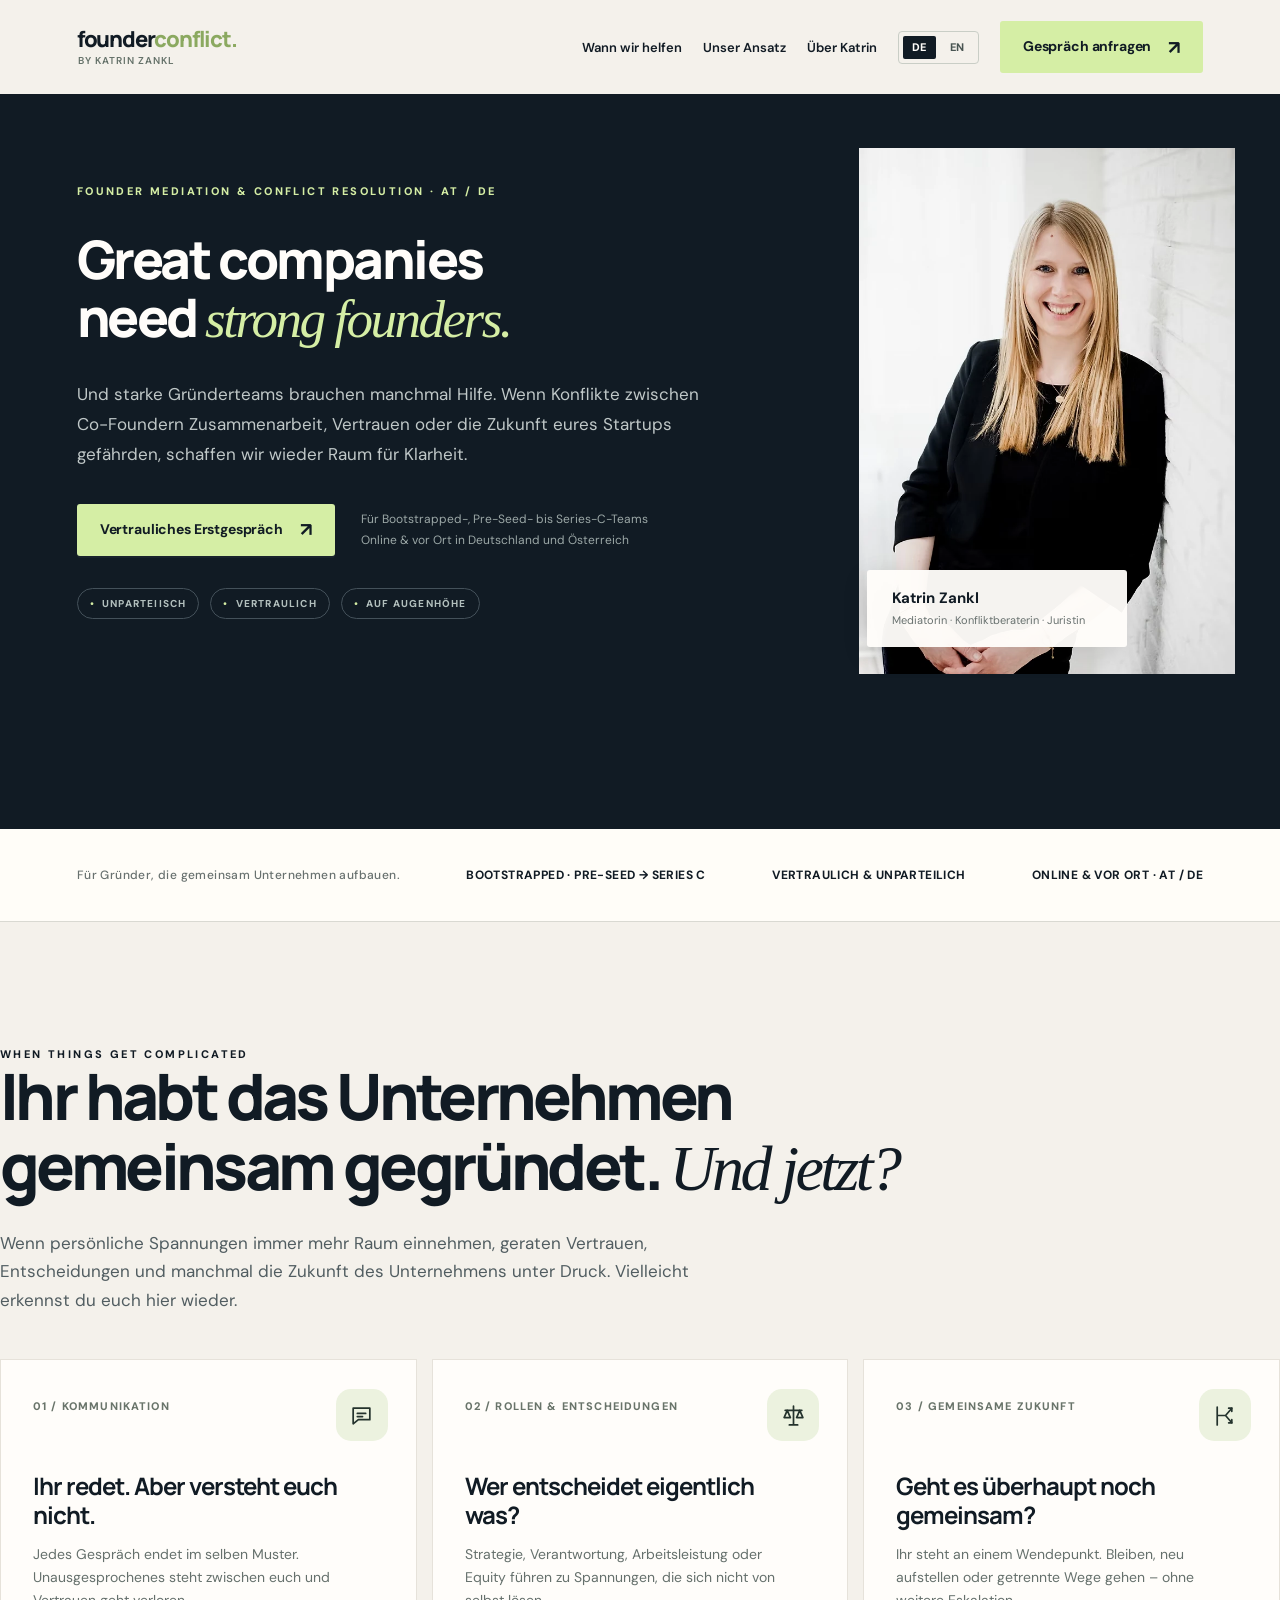
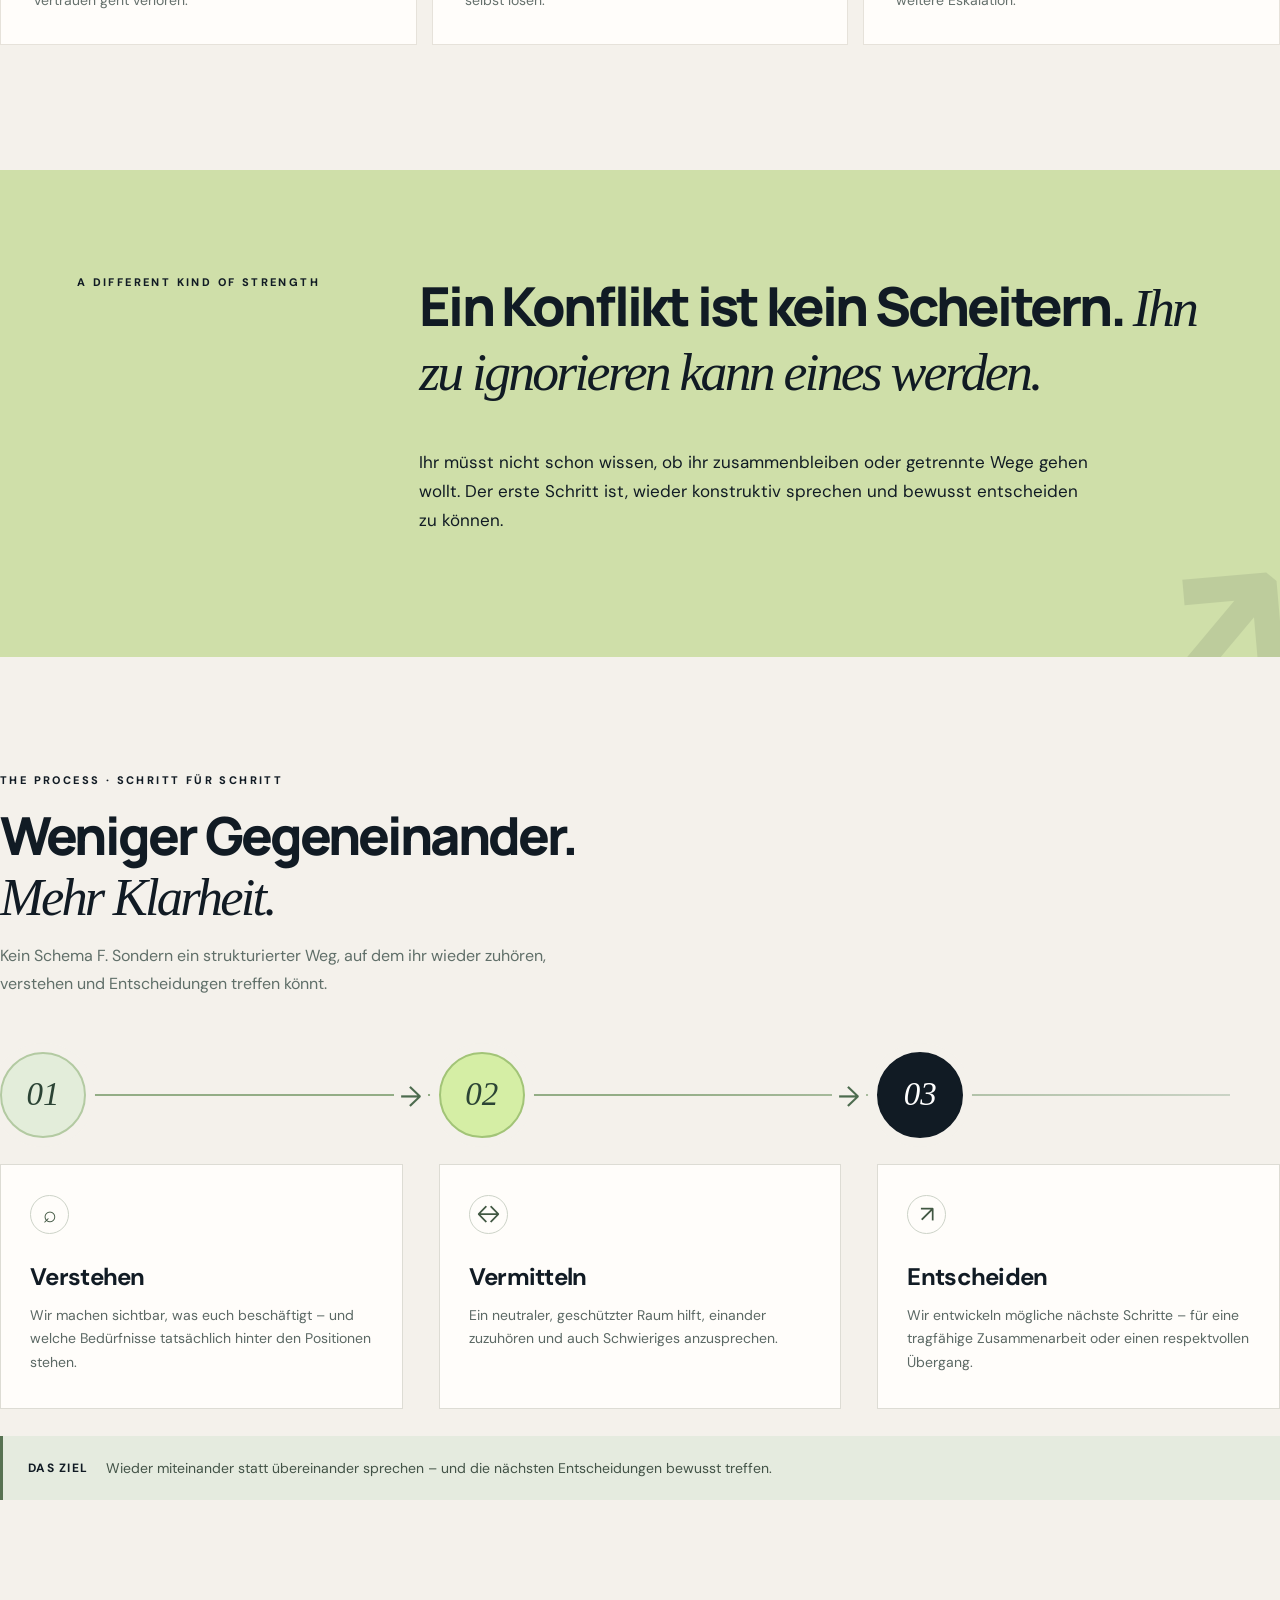
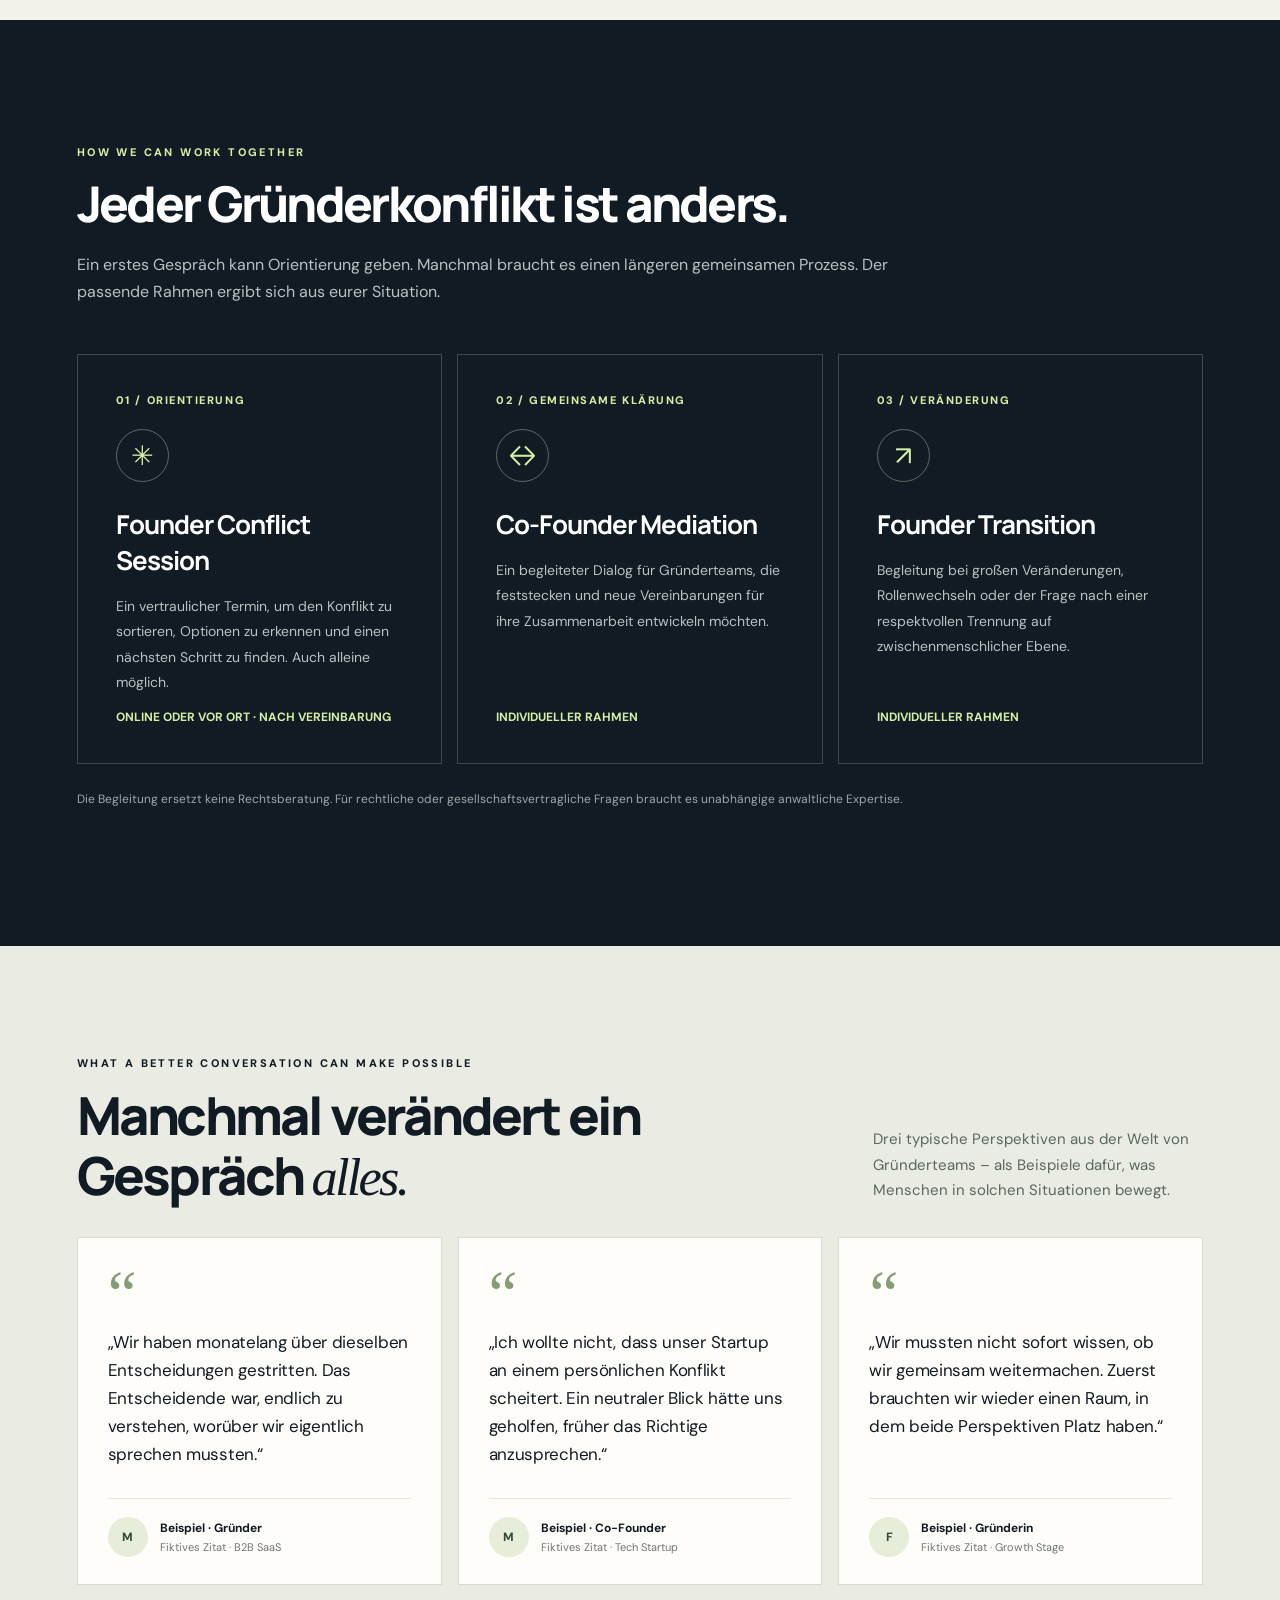
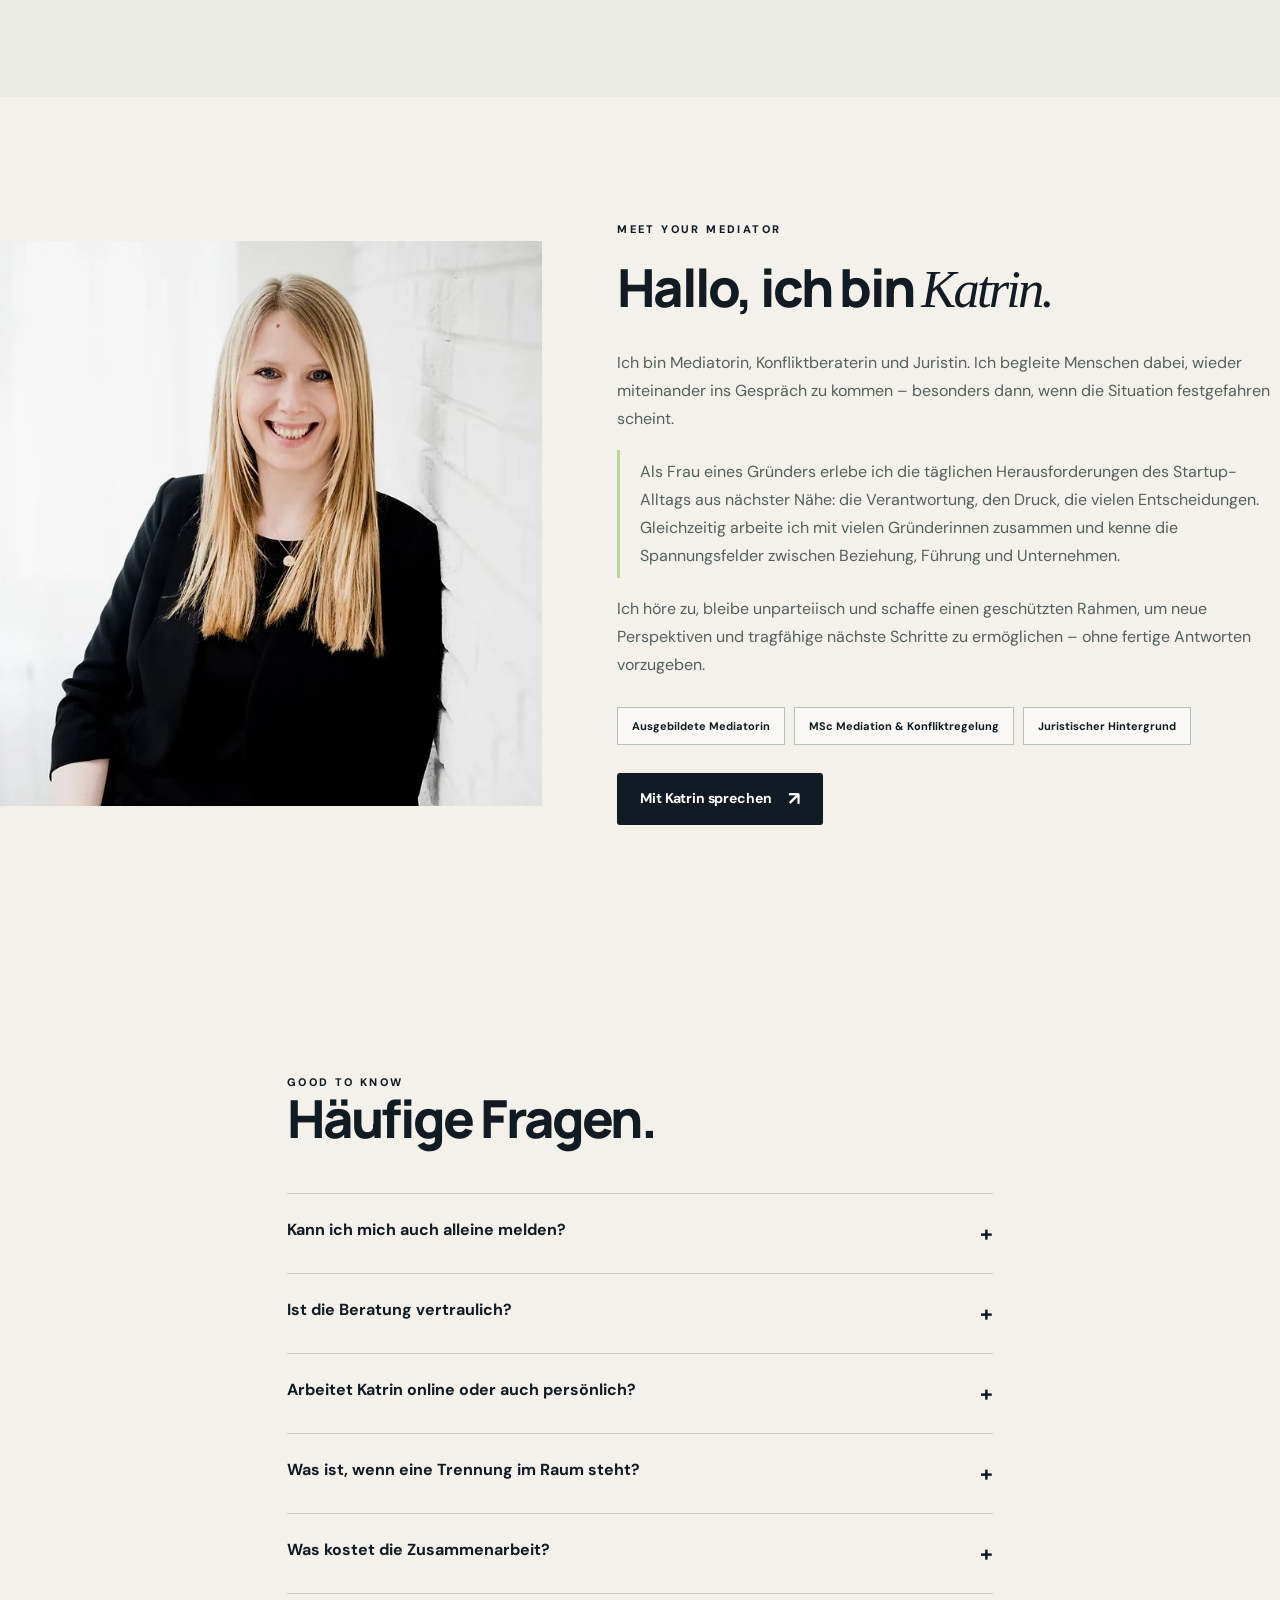
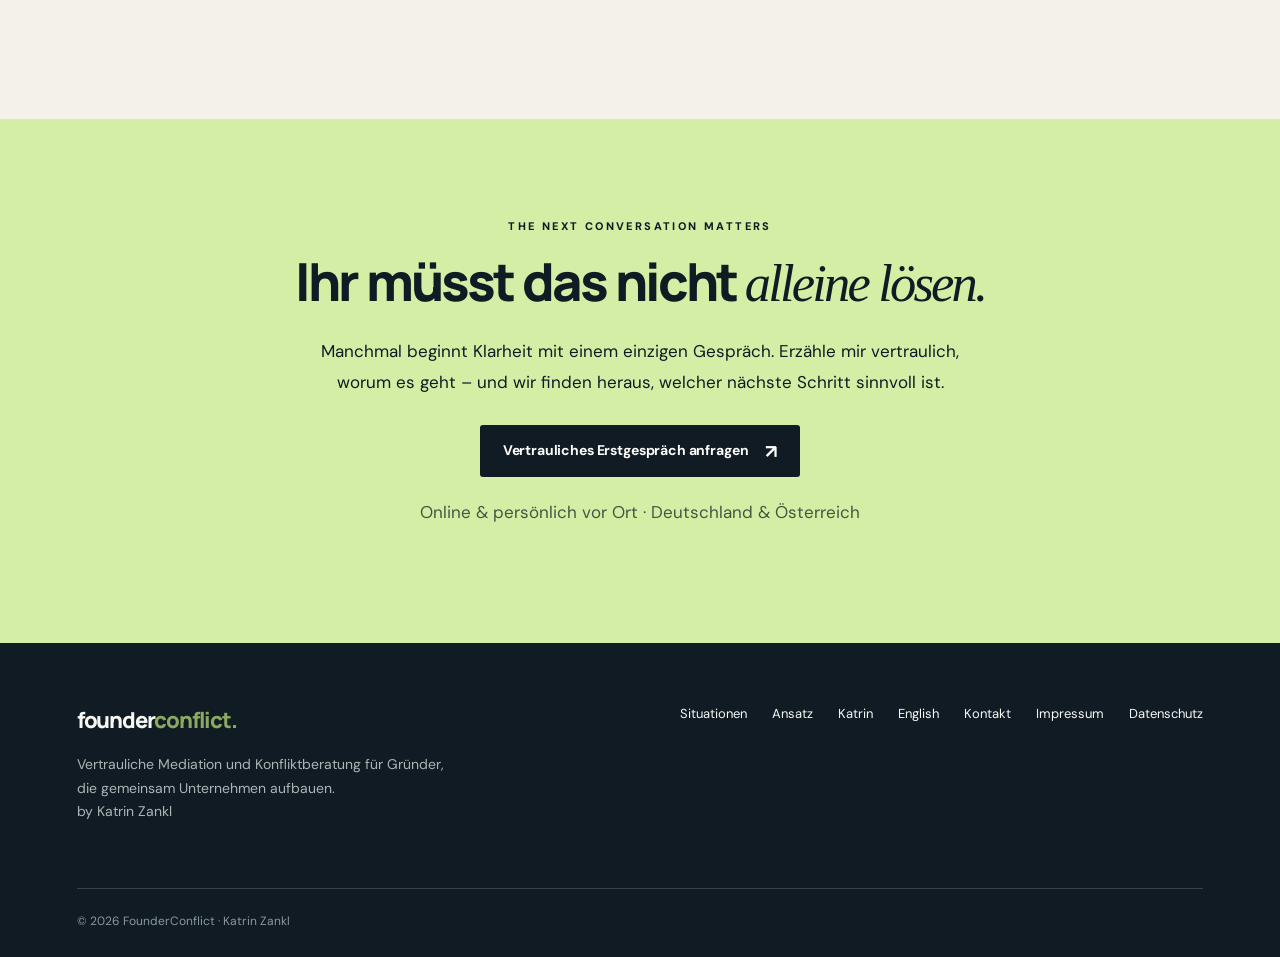
==== commit 4ca1ea30: "Use original wall portrait for Katrin biography in DE and EN" ====
--- a/index.html
+++ b/index.html
@@ -68,7 +68,7 @@
 <article class="testimonial"><span class="quote-mark" aria-hidden="true">“</span><blockquote>„Wir mussten nicht sofort wissen, ob wir gemeinsam weitermachen. Zuerst brauchten wir wieder einen Raum, in dem beide Perspektiven Platz haben.“</blockquote><div class="testimonial-person"><span class="avatar" aria-hidden="true">F</span><div><strong>Beispiel · Gründerin</strong><small>Fiktives Zitat · Growth Stage</small></div></div></article>
 </div></div></section>
 <section class="section wrap" id="katrin"><div class="bio">
-<div class="bio-image"><img loading="lazy" src="assets/katrin-transparent.webp" alt="Katrin Zankl – Mediatorin und Konfliktberaterin"></div>
+<div class="bio-image"><img loading="lazy" decoding="async" width="686" height="1030" src="assets/katrin-wall-portrait.webp" alt="Katrin Zankl – Mediatorin und Konfliktberaterin"></div>
 <div class="bio-copy"><div class="eyebrow">Meet your mediator</div><h2>Hallo, ich bin <span class="serif">Katrin.</span></h2>
 <p>Ich bin Mediatorin, Konfliktberaterin und Juristin. Ich begleite Menschen dabei, wieder miteinander ins Gespräch zu kommen – besonders dann, wenn die Situation festgefahren scheint.</p>
 <p class="bio-special">Als Frau eines Gründers erlebe ich die täglichen Herausforderungen des Startup-Alltags aus nächster Nähe: die Verantwortung, den Druck, die vielen Entscheidungen. Gleichzeitig arbeite ich mit vielen Gründerinnen zusammen und kenne die Spannungsfelder zwischen Beziehung, Führung und Unternehmen.</p>
--- a/assets/refinements.css
+++ b/assets/refinements.css
@@ -313,7 +313,7 @@
   box-shadow:0 8px 27px rgba(0,0,0,.12);
 }
 .bio-image {display:flex;align-items:flex-end;justify-content:center;overflow:hidden;}
-.bio-image img {width:100%;height:100%;object-fit:contain;object-position:center bottom;}
+.bio-image img {width:100%;height:100%;object-fit:cover;object-position:center 26%;}
 @media (min-width:901px) and (max-width:1199px){
   .hero-inner {grid-template-columns:minmax(0,2.45fr) minmax(0,.75fr);}
   .hero-copy h1.hero-headline {font-size:clamp(40px,4.25vw,53px);letter-spacing:-.04em;}
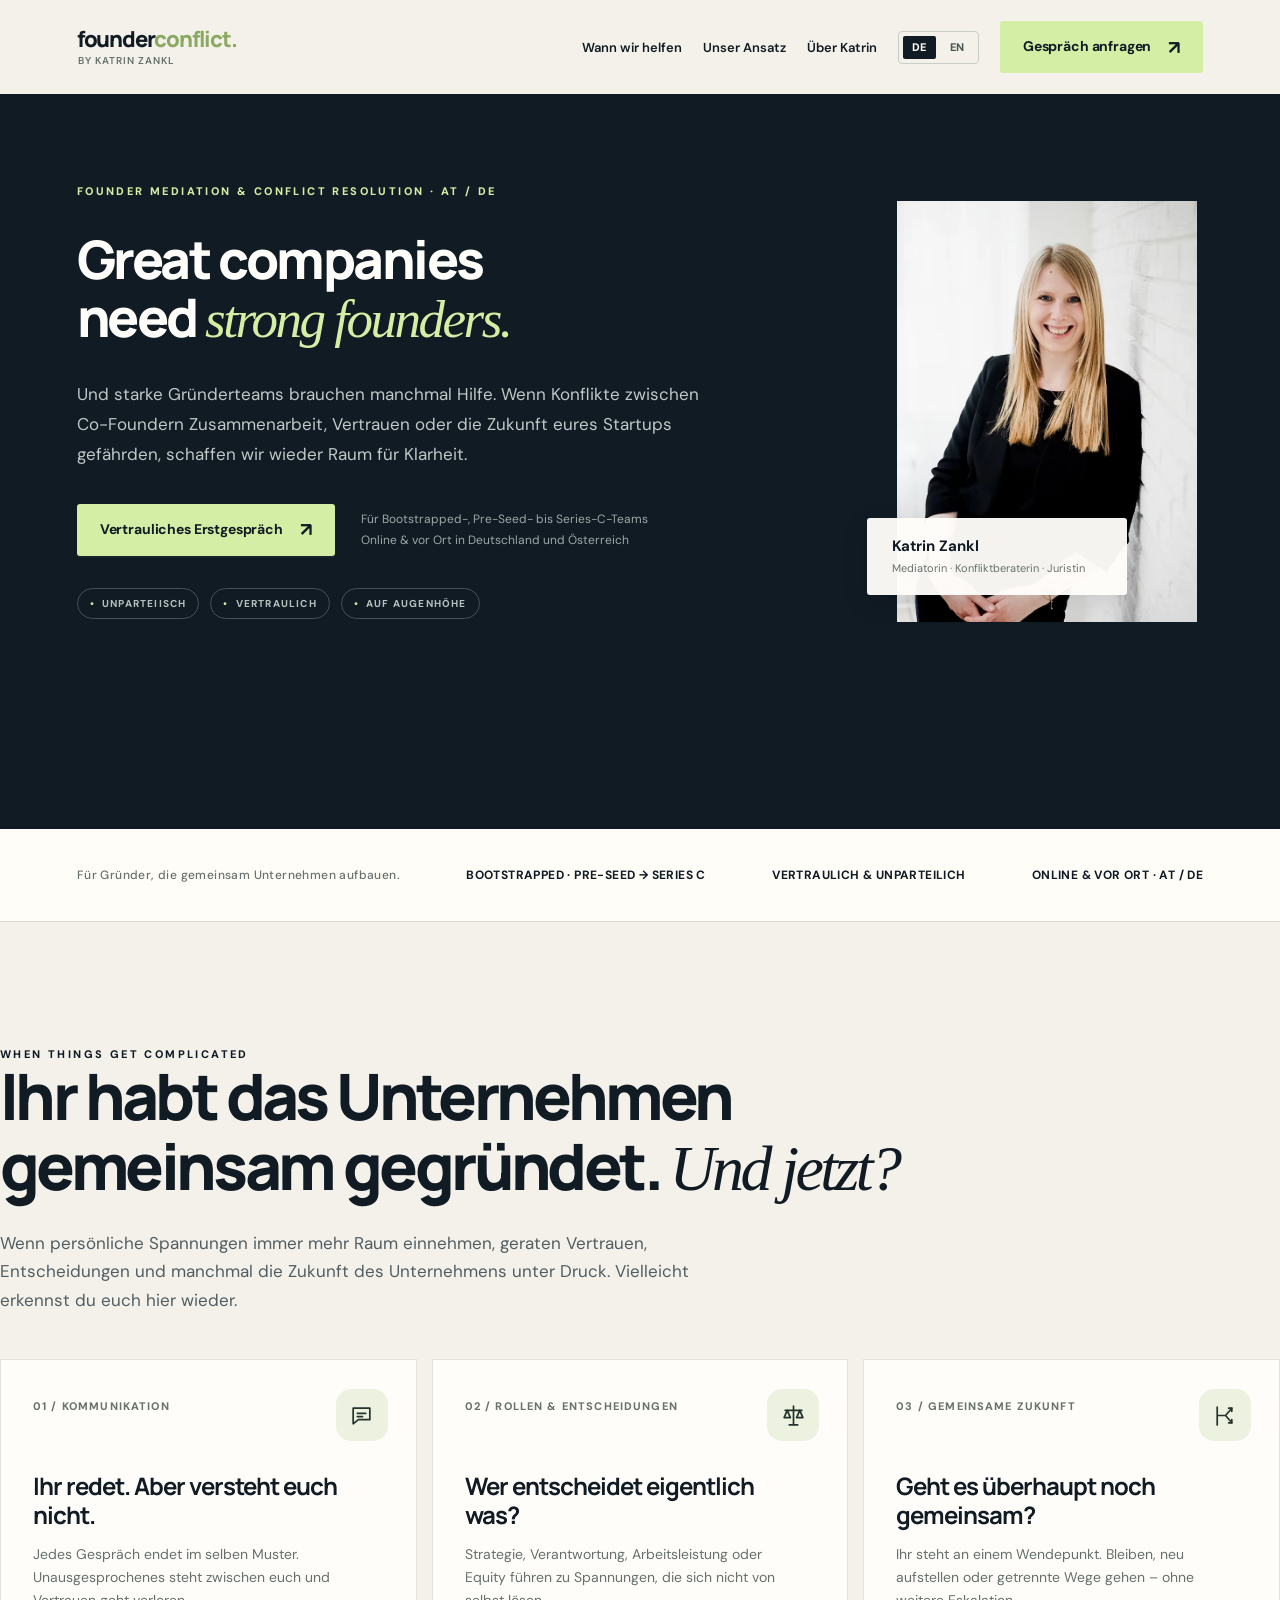
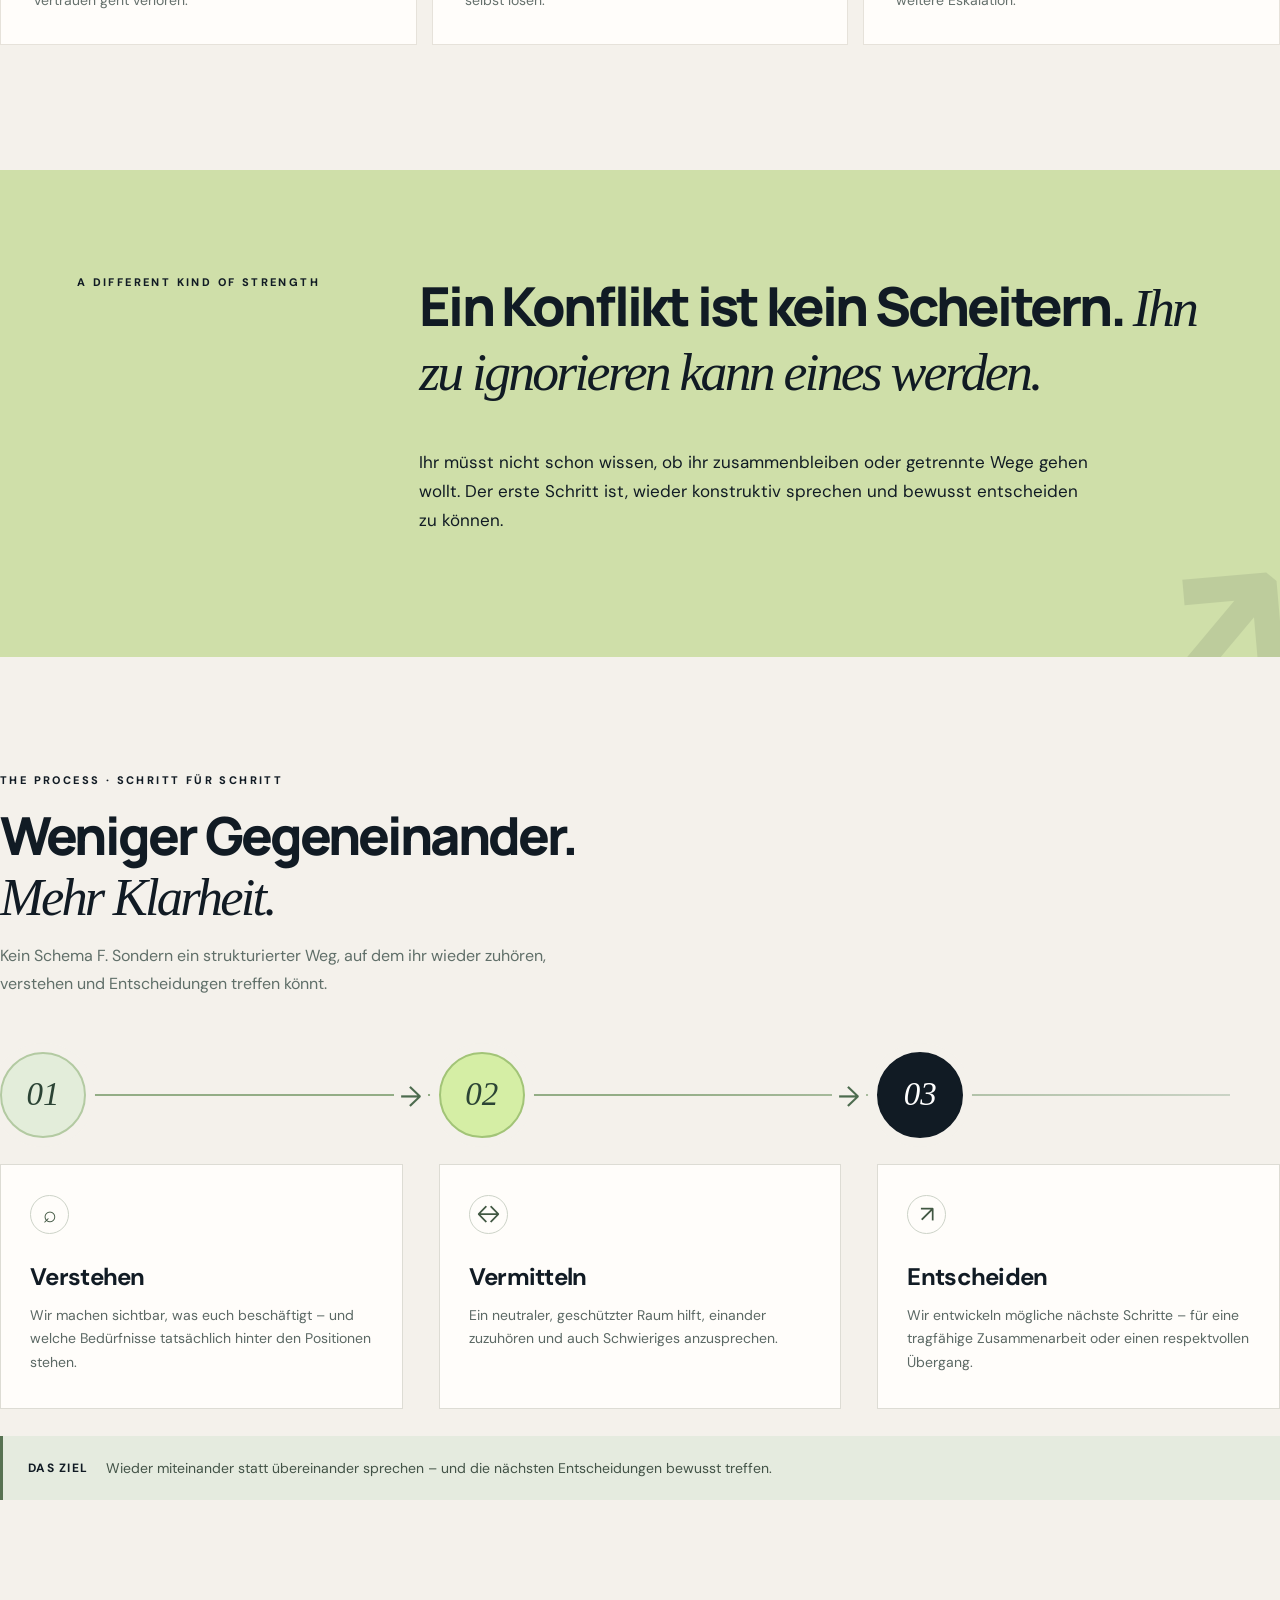
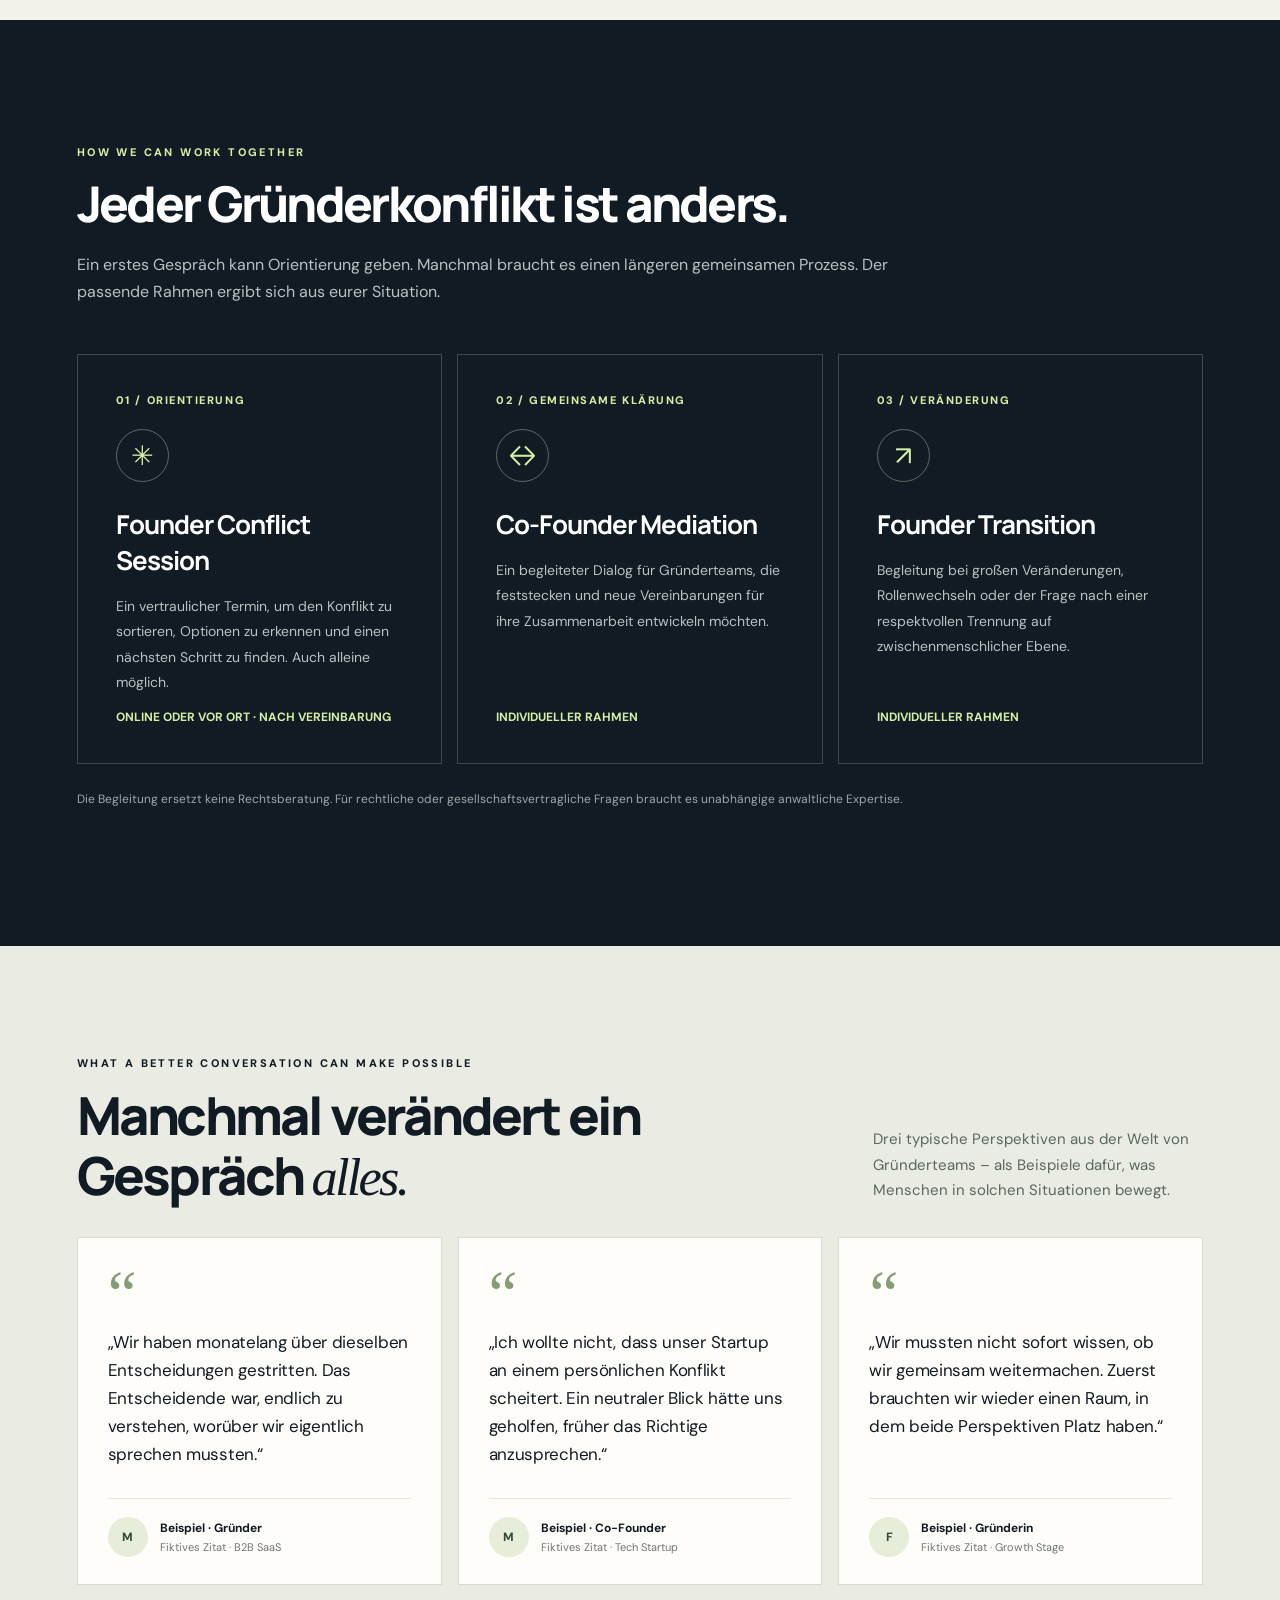
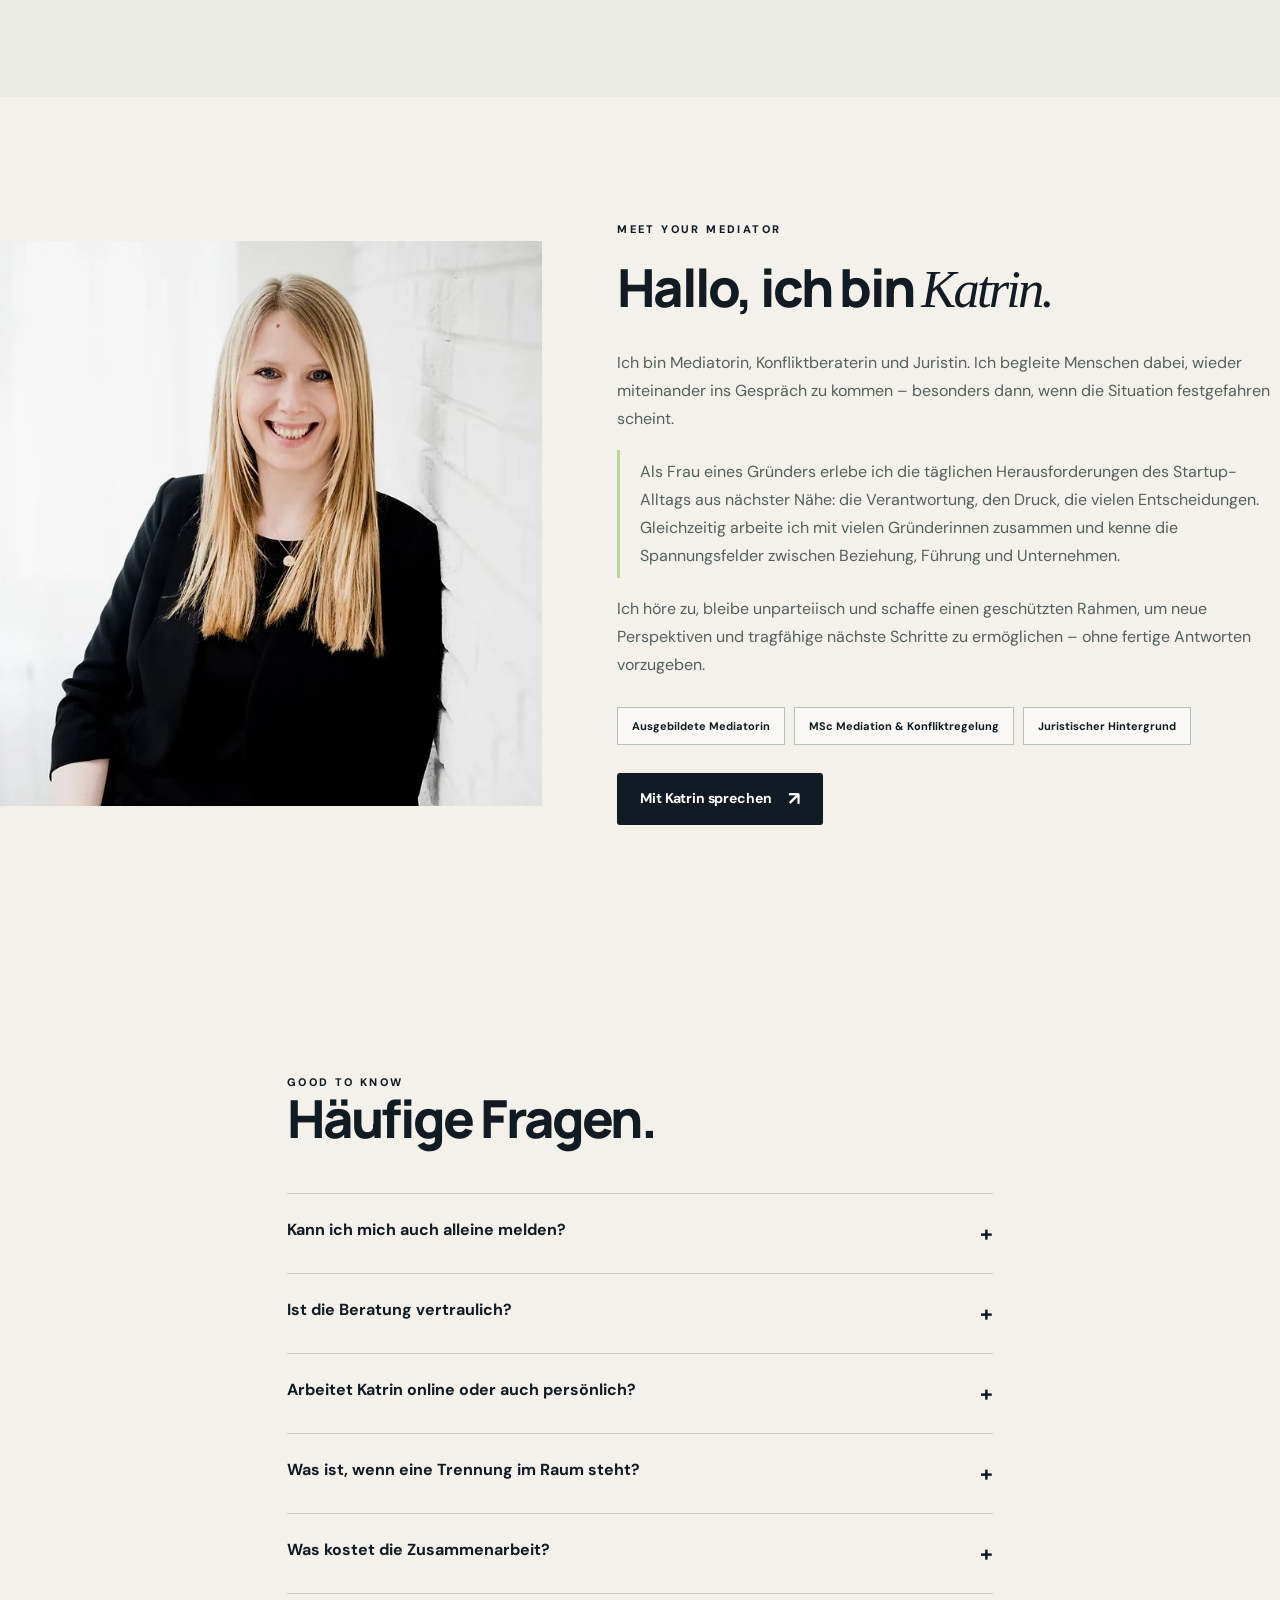
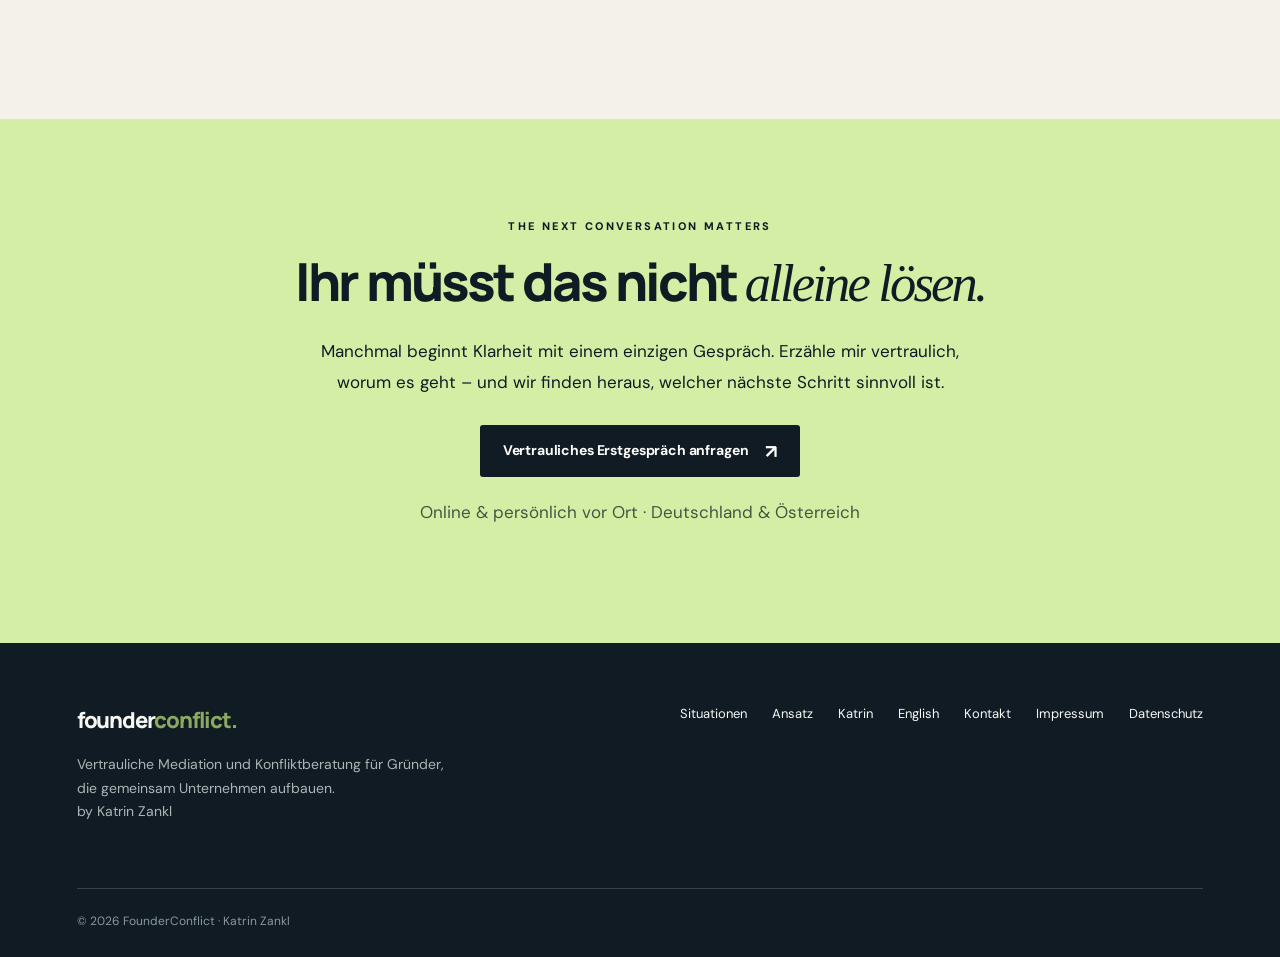
==== commit 1f3ccb55: "Fix mobile headline spacing and resize founder portrait 20% on desktop" ====
--- a/index.html
+++ b/index.html
@@ -29,7 +29,7 @@
   <a class="btn" href="mailto:info@konflikt-beratung.at?subject=Vertrauliche%20Anfrage%20FounderConflict">Gespräch anfragen <span aria-hidden="true">↗</span></a>
 </nav></header>
 <main>
-<section class="hero"><div class="wrap hero-inner"><div class="hero-copy"><div class="eyebrow">Founder mediation & conflict resolution · AT / DE</div><h1 class="hero-headline"><span class="hero-line">Great companies</span><span class="hero-line">need <span class="serif accent">strong founders.</span></span></h1><p class="hero-lead">Und starke Gründerteams brauchen manchmal Hilfe. Wenn Konflikte zwischen Co-Foundern Zusammenarbeit, Vertrauen oder die Zukunft eures Startups gefährden, schaffen wir wieder Raum für Klarheit.</p><div class="hero-actions"><a class="btn" href="mailto:info@konflikt-beratung.at?subject=Vertrauliches%20Erstgespr%C3%A4ch%20FounderConflict">Vertrauliches Erstgespräch <span aria-hidden="true">↗</span></a><span class="micro">Für Bootstrapped-, Pre-Seed- bis Series-C-Teams<br>Online & vor Ort in Deutschland und Österreich</span></div><div class="hero-keywords" aria-label="Arbeitsprinzipien"><span>Unparteiisch</span><span>Vertraulich</span><span>Auf Augenhöhe</span></div></div><div class="hero-visual"><img src="assets/katrin-wall-portrait.webp" alt="Katrin Zankl – Mediatorin und Konfliktberaterin" width="686" height="1030" fetchpriority="high" decoding="async"><div class="photo-caption"><strong>Katrin Zankl</strong><small>Mediatorin · Konfliktberaterin · Juristin</small></div></div></div></section>
+<section class="hero"><div class="wrap hero-inner"><div class="hero-copy"><div class="eyebrow">Founder mediation & conflict resolution · AT / DE</div><h1 class="hero-headline"><span class="hero-line">Great companies</span> <span class="hero-line">need <span class="serif accent">strong founders.</span></span></h1><p class="hero-lead">Und starke Gründerteams brauchen manchmal Hilfe. Wenn Konflikte zwischen Co-Foundern Zusammenarbeit, Vertrauen oder die Zukunft eures Startups gefährden, schaffen wir wieder Raum für Klarheit.</p><div class="hero-actions"><a class="btn" href="mailto:info@konflikt-beratung.at?subject=Vertrauliches%20Erstgespr%C3%A4ch%20FounderConflict">Vertrauliches Erstgespräch <span aria-hidden="true">↗</span></a><span class="micro">Für Bootstrapped-, Pre-Seed- bis Series-C-Teams<br>Online & vor Ort in Deutschland und Österreich</span></div><div class="hero-keywords" aria-label="Arbeitsprinzipien"><span>Unparteiisch</span><span>Vertraulich</span><span>Auf Augenhöhe</span></div></div><div class="hero-visual"><img src="assets/katrin-wall-portrait.webp" alt="Katrin Zankl – Mediatorin und Konfliktberaterin" width="686" height="1030" fetchpriority="high" decoding="async"><div class="photo-caption"><strong>Katrin Zankl</strong><small>Mediatorin · Konfliktberaterin · Juristin</small></div></div></div></section>
 <div class="proof"><div class="wrap proof-in"><span>Für Gründer, die gemeinsam Unternehmen aufbauen.</span><span>BOOTSTRAPPED · PRE-SEED → SERIES C</span><span>VERTRAULICH & UNPARTEILICH</span><span>ONLINE & VOR ORT · AT / DE</span></div></div>
 <section class="section wrap" id="situationen">
 <div class="section-head section-head--wide">
--- a/assets/refinements.css
+++ b/assets/refinements.css
@@ -499,3 +499,52 @@
   .hero-visual {height:310px;}
   .hero-visual img {width:min(67.2%,197px);height:289px;}
 }
+
+/* V9: responsive word breaks and another 20% portrait refinement */
+/* Keep 'Great companies' and 'need strong founders.' on two lines on desktop.
+   On narrower screens treat them as a natural sentence so no fragments
+   collide into a single 'companiesneed' word or get clipped. */
+@media (max-width:900px) {
+  .hero-copy h1.hero-headline {
+    hyphens:none !important;
+    -webkit-hyphens:none !important;
+    word-break:normal;
+    overflow-wrap:normal;
+    max-width:100%;
+  }
+  .hero-copy h1.hero-headline .hero-line {
+    display:inline;
+    white-space:normal;
+  }
+}
+@media (max-width:600px) {
+  .hero-copy h1.hero-headline {
+    font-size:clamp(30px,7.6vw,43px);
+    line-height:1.13;
+    letter-spacing:-.04em;
+  }
+}
+@media (max-width:380px) {
+  .hero-copy h1.hero-headline {
+    font-size:clamp(28px,7.6vw,31px);
+    letter-spacing:-.035em;
+  }
+}
+/* Further reduce ONLY the hero portrait by 20% on desktop.
+   The attached nameplate follows the image; remaining content is untouched. */
+@media (min-width:1200px) {
+  .hero-visual img {
+    width:min(23.68vw,300.8px);
+    height:421.12px;
+    transform:translateY(-207px);
+  }
+  .hero-visual .photo-caption {transform:translateY(-207px);}
+}
+@media (min-width:901px) and (max-width:1199px) {
+  .hero-visual img {
+    width:min(26.24vw,262.4px);
+    height:384px;
+    transform:translateY(-168px);
+  }
+  .hero-visual .photo-caption {transform:translateY(-168px);}
+}
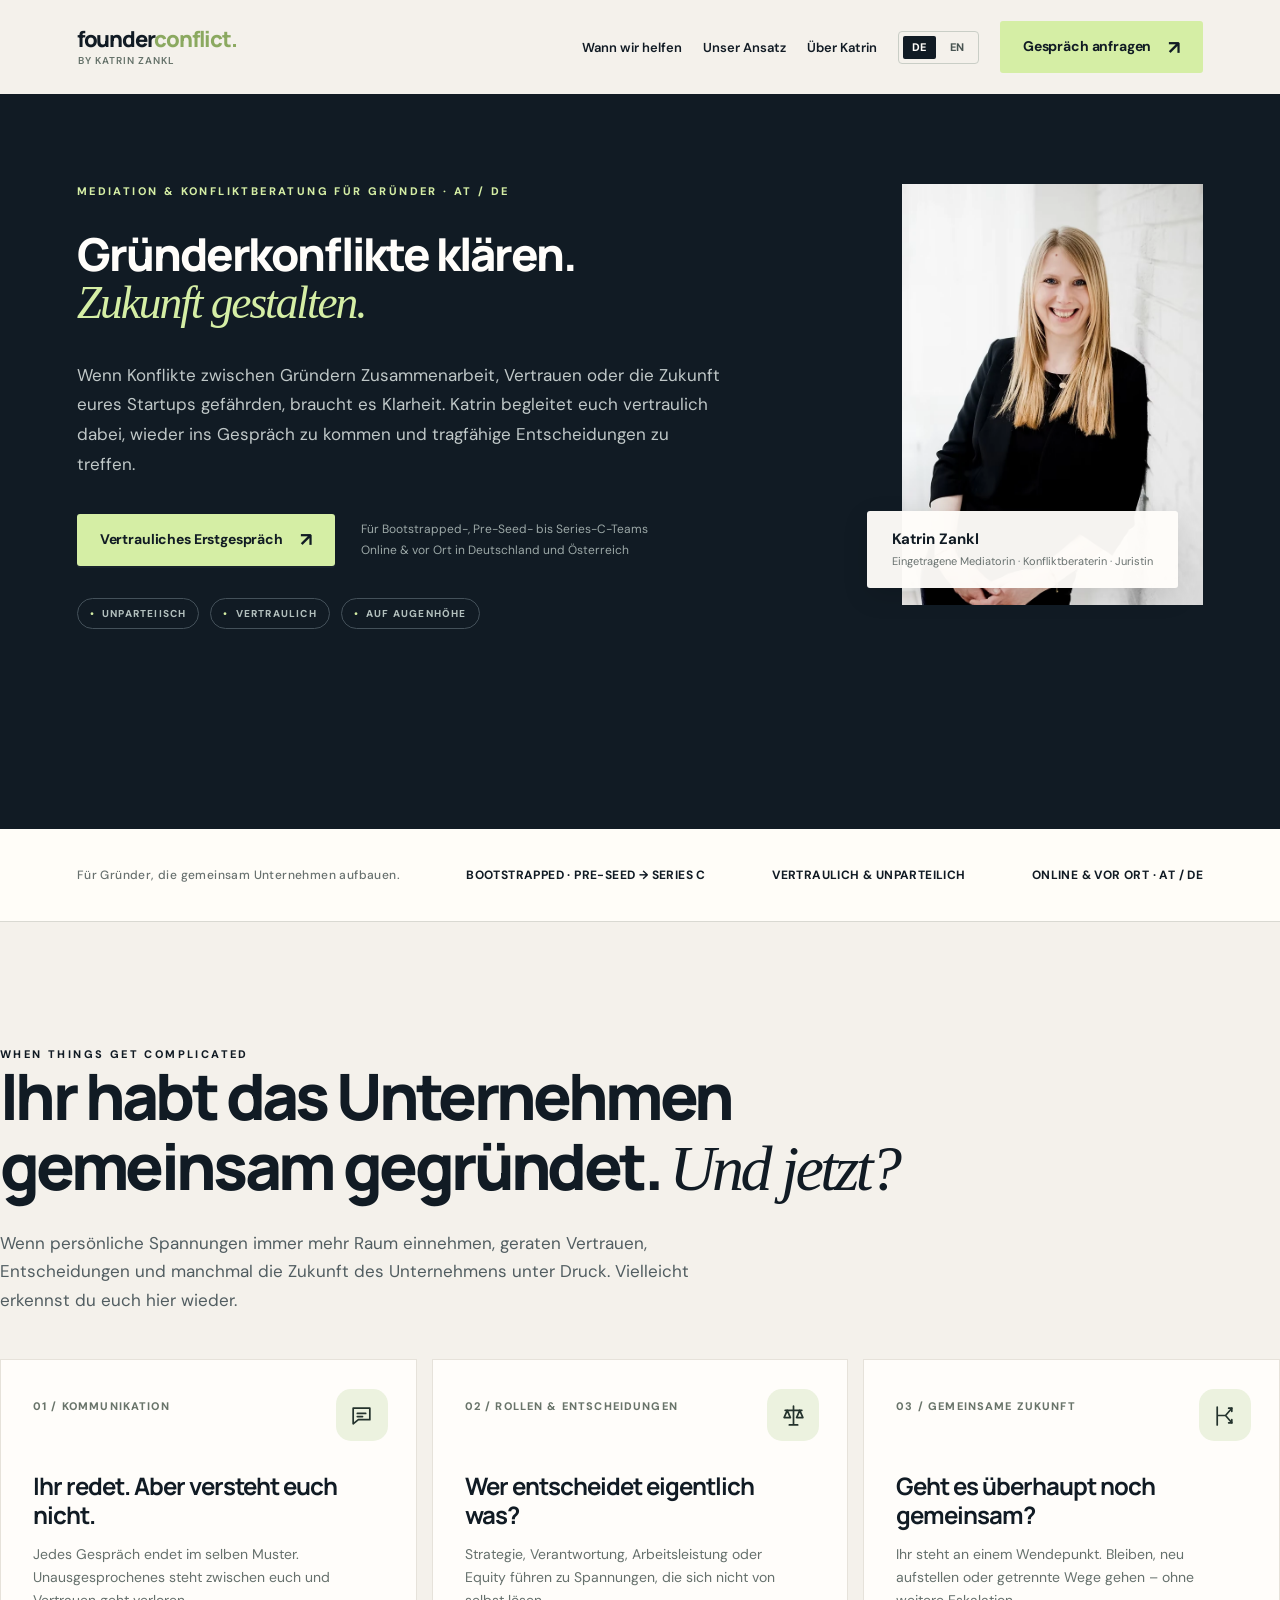
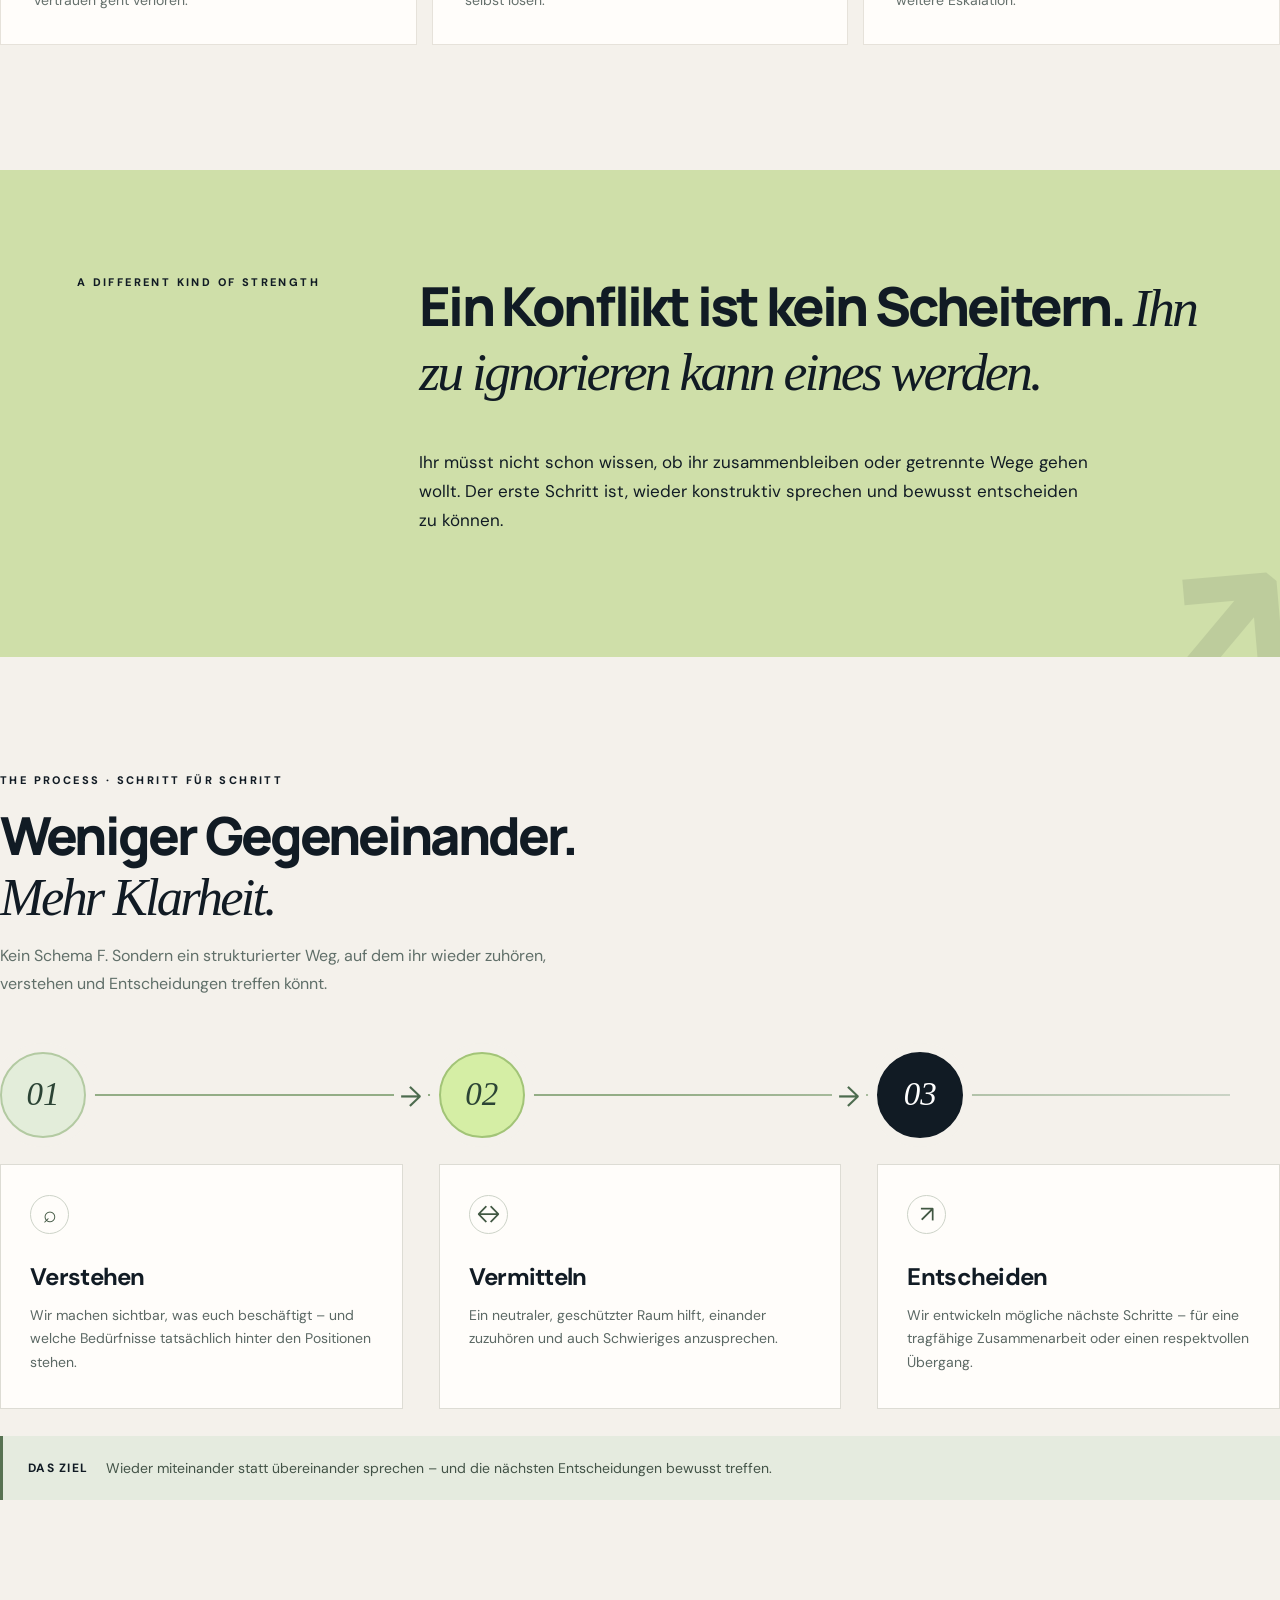
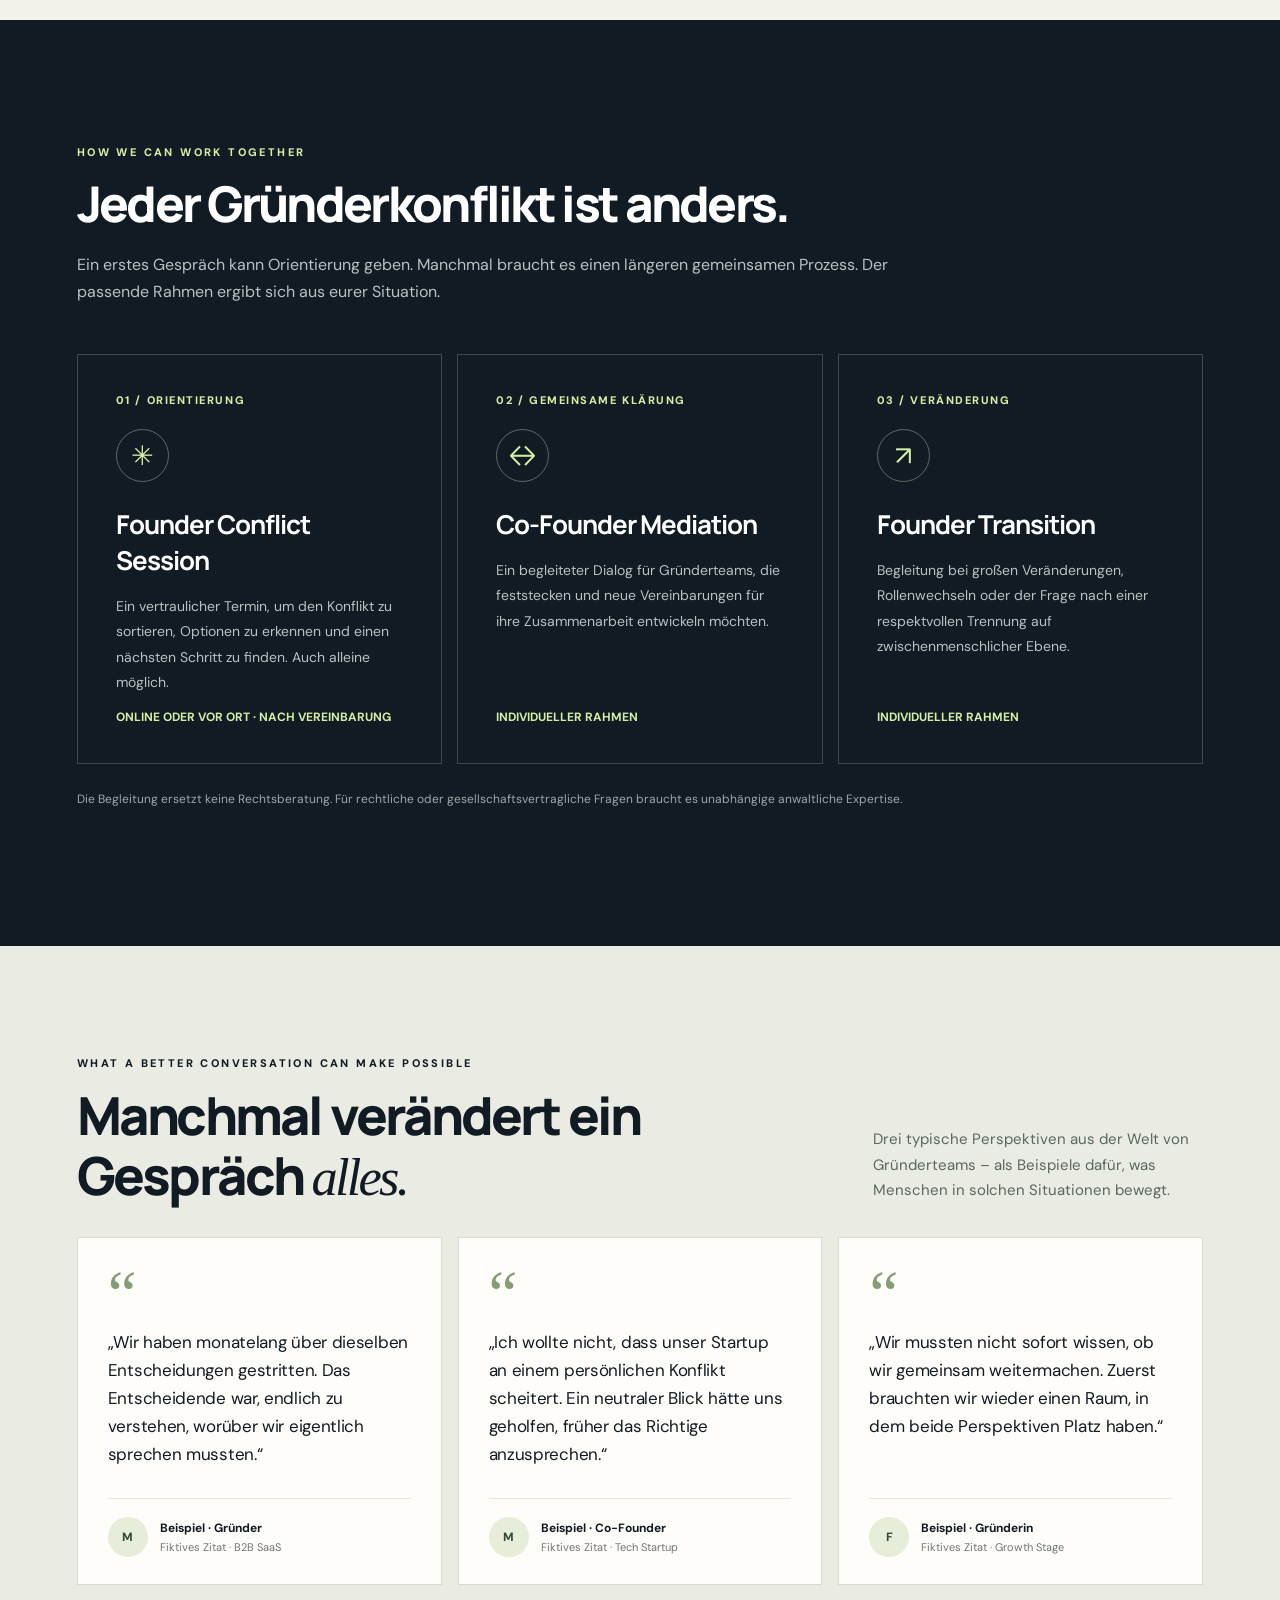
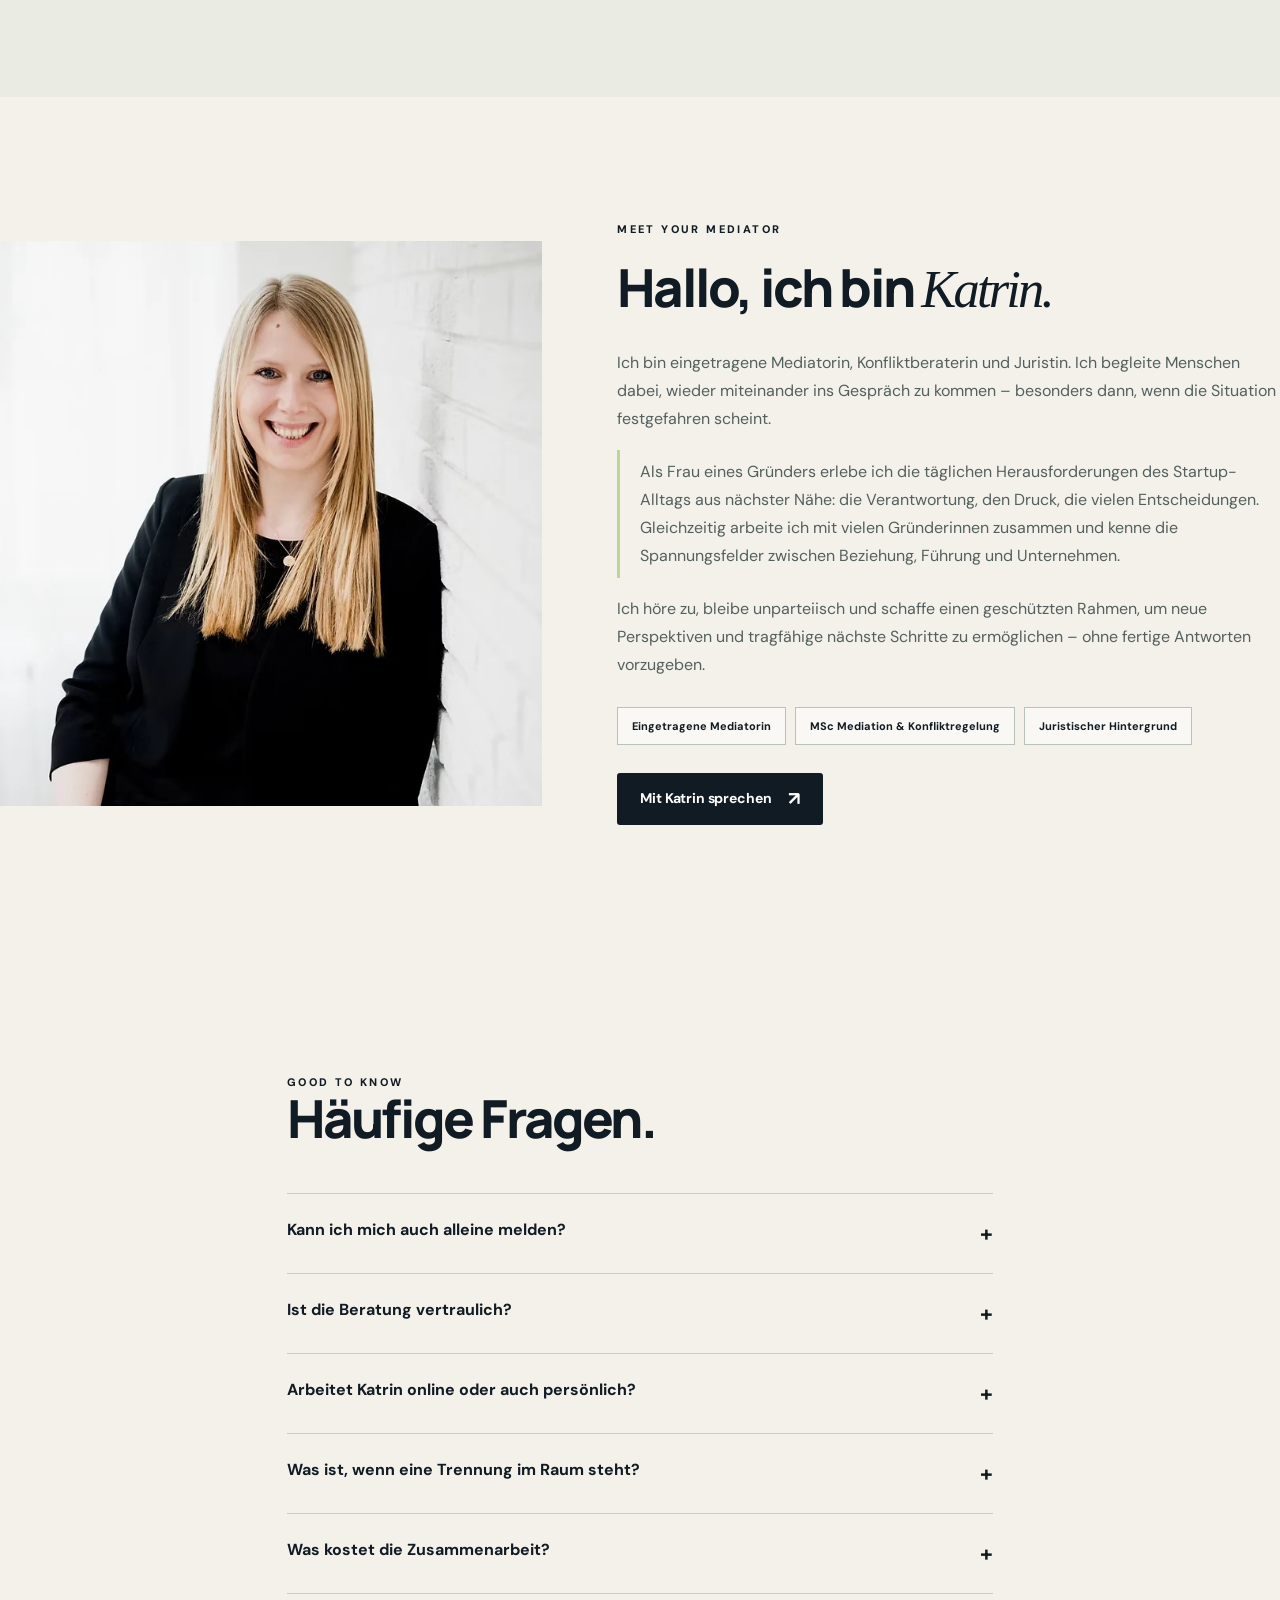
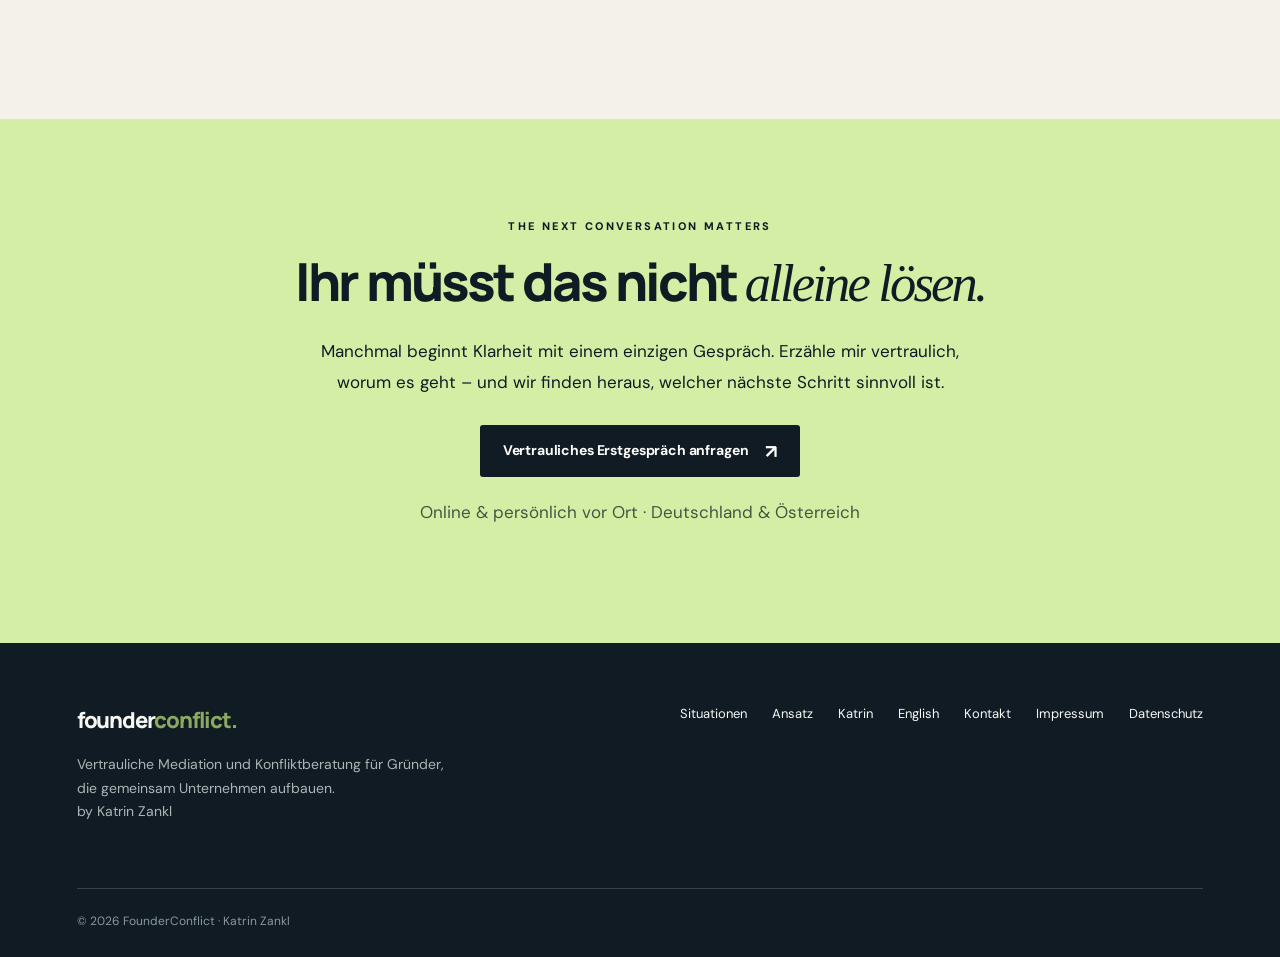
==== commit 86946788: "Localize German founder-conflict hero and highlight Katrin's registered mediator status" ====
--- a/index.html
+++ b/index.html
@@ -3,7 +3,7 @@
 <head>
 <meta charset="utf-8"><meta name="viewport" content="width=device-width,initial-scale=1">
 <title>FounderConflict — Konflikte zwischen Gründern klären | Katrin Zankl</title>
-<meta name="description" content="Vertrauliche Mediation und Konfliktberatung für Co-Founder und Gründerteams – Bootstrapped, Pre-Seed bis Series C. Online und persönlich in Österreich und Deutschland.">
+<meta name="description" content="Katrin Zankl ist eingetragene Mediatorin und begleitet Gründerteams bei Konflikten – vertraulich, online und vor Ort in Deutschland und Österreich, von Bootstrapped bis Series C.">
 <link rel="canonical" href="https://founderconflict.com/">
 <link rel="alternate" hreflang="de" href="https://founderconflict.com/">
 <link rel="alternate" hreflang="en" href="https://founderconflict.com/en/">
@@ -29,7 +29,7 @@
   <a class="btn" href="mailto:info@konflikt-beratung.at?subject=Vertrauliche%20Anfrage%20FounderConflict">Gespräch anfragen <span aria-hidden="true">↗</span></a>
 </nav></header>
 <main>
-<section class="hero"><div class="wrap hero-inner"><div class="hero-copy"><div class="eyebrow">Founder mediation & conflict resolution · AT / DE</div><h1 class="hero-headline"><span class="hero-line">Great companies</span> <span class="hero-line">need <span class="serif accent">strong founders.</span></span></h1><p class="hero-lead">Und starke Gründerteams brauchen manchmal Hilfe. Wenn Konflikte zwischen Co-Foundern Zusammenarbeit, Vertrauen oder die Zukunft eures Startups gefährden, schaffen wir wieder Raum für Klarheit.</p><div class="hero-actions"><a class="btn" href="mailto:info@konflikt-beratung.at?subject=Vertrauliches%20Erstgespr%C3%A4ch%20FounderConflict">Vertrauliches Erstgespräch <span aria-hidden="true">↗</span></a><span class="micro">Für Bootstrapped-, Pre-Seed- bis Series-C-Teams<br>Online & vor Ort in Deutschland und Österreich</span></div><div class="hero-keywords" aria-label="Arbeitsprinzipien"><span>Unparteiisch</span><span>Vertraulich</span><span>Auf Augenhöhe</span></div></div><div class="hero-visual"><img src="assets/katrin-wall-portrait.webp" alt="Katrin Zankl – Mediatorin und Konfliktberaterin" width="686" height="1030" fetchpriority="high" decoding="async"><div class="photo-caption"><strong>Katrin Zankl</strong><small>Mediatorin · Konfliktberaterin · Juristin</small></div></div></div></section>
+<section class="hero"><div class="wrap hero-inner"><div class="hero-copy"><div class="eyebrow">Mediation & Konfliktberatung für Gründer · AT / DE</div><h1 class="hero-headline hero-headline--de"><span class="hero-line">Gründerkonflikte klären.</span> <span class="hero-line serif accent">Zukunft gestalten.</span></h1><p class="hero-lead">Wenn Konflikte zwischen Gründern Zusammenarbeit, Vertrauen oder die Zukunft eures Startups gefährden, braucht es Klarheit. Katrin begleitet euch vertraulich dabei, wieder ins Gespräch zu kommen und tragfähige Entscheidungen zu treffen.</p><div class="hero-actions"><a class="btn" href="mailto:info@konflikt-beratung.at?subject=Vertrauliches%20Erstgespr%C3%A4ch%20FounderConflict">Vertrauliches Erstgespräch <span aria-hidden="true">↗</span></a><span class="micro">Für Bootstrapped-, Pre-Seed- bis Series-C-Teams<br>Online & vor Ort in Deutschland und Österreich</span></div><div class="hero-keywords" aria-label="Arbeitsprinzipien"><span>Unparteiisch</span><span>Vertraulich</span><span>Auf Augenhöhe</span></div></div><div class="hero-visual"><img src="assets/katrin-wall-portrait.webp" alt="Katrin Zankl – eingetragene Mediatorin und Konfliktberaterin" width="686" height="1030" fetchpriority="high" decoding="async"><div class="photo-caption"><strong>Katrin Zankl</strong><small>Eingetragene Mediatorin · Konfliktberaterin · Juristin</small></div></div></div></section>
 <div class="proof"><div class="wrap proof-in"><span>Für Gründer, die gemeinsam Unternehmen aufbauen.</span><span>BOOTSTRAPPED · PRE-SEED → SERIES C</span><span>VERTRAULICH & UNPARTEILICH</span><span>ONLINE & VOR ORT · AT / DE</span></div></div>
 <section class="section wrap" id="situationen">
 <div class="section-head section-head--wide">
@@ -68,12 +68,12 @@
 <article class="testimonial"><span class="quote-mark" aria-hidden="true">“</span><blockquote>„Wir mussten nicht sofort wissen, ob wir gemeinsam weitermachen. Zuerst brauchten wir wieder einen Raum, in dem beide Perspektiven Platz haben.“</blockquote><div class="testimonial-person"><span class="avatar" aria-hidden="true">F</span><div><strong>Beispiel · Gründerin</strong><small>Fiktives Zitat · Growth Stage</small></div></div></article>
 </div></div></section>
 <section class="section wrap" id="katrin"><div class="bio">
-<div class="bio-image"><img loading="lazy" decoding="async" width="686" height="1030" src="assets/katrin-wall-portrait.webp" alt="Katrin Zankl – Mediatorin und Konfliktberaterin"></div>
+<div class="bio-image"><img loading="lazy" decoding="async" width="686" height="1030" src="assets/katrin-wall-portrait.webp" alt="Katrin Zankl – eingetragene Mediatorin und Konfliktberaterin"></div>
 <div class="bio-copy"><div class="eyebrow">Meet your mediator</div><h2>Hallo, ich bin <span class="serif">Katrin.</span></h2>
-<p>Ich bin Mediatorin, Konfliktberaterin und Juristin. Ich begleite Menschen dabei, wieder miteinander ins Gespräch zu kommen – besonders dann, wenn die Situation festgefahren scheint.</p>
+<p>Ich bin eingetragene Mediatorin, Konfliktberaterin und Juristin. Ich begleite Menschen dabei, wieder miteinander ins Gespräch zu kommen – besonders dann, wenn die Situation festgefahren scheint.</p>
 <p class="bio-special">Als Frau eines Gründers erlebe ich die täglichen Herausforderungen des Startup-Alltags aus nächster Nähe: die Verantwortung, den Druck, die vielen Entscheidungen. Gleichzeitig arbeite ich mit vielen Gründerinnen zusammen und kenne die Spannungsfelder zwischen Beziehung, Führung und Unternehmen.</p>
 <p>Ich höre zu, bleibe unparteiisch und schaffe einen geschützten Rahmen, um neue Perspektiven und tragfähige nächste Schritte zu ermöglichen – ohne fertige Antworten vorzugeben.</p>
-<div class="credentials"><span>Ausgebildete Mediatorin</span><span>MSc Mediation & Konfliktregelung</span><span>Juristischer Hintergrund</span></div>
+<div class="credentials"><span>Eingetragene Mediatorin</span><span>MSc Mediation & Konfliktregelung</span><span>Juristischer Hintergrund</span></div>
 <a href="mailto:info@konflikt-beratung.at?subject=FounderConflict%20Anfrage" class="btn dark">Mit Katrin sprechen <span aria-hidden="true">↗</span></a>
 </div></div></section>
 <section class="section" id="fragen"><div class="wrap faq"><div class="eyebrow">Good to know</div><h2>Häufige Fragen.</h2>
--- a/assets/refinements.css
+++ b/assets/refinements.css
@@ -548,3 +548,68 @@
   }
   .hero-visual .photo-caption {transform:translateY(-168px);}
 }
+
+/* V10: align the desktop portrait with the hero eyebrow */
+/* The image's top is positioned at the same offset as the first line of
+   hero copy; the card overlaps its bottom edge. Mobile stacking is unchanged. */
+@media (min-width:1200px) {
+  .hero-visual { position:relative; align-self:stretch; padding-top:0; }
+  .hero-visual img {
+    position:absolute;
+    top:90px;
+    right:0;
+    transform:none;
+  }
+  .hero-visual .photo-caption {
+    position:absolute;
+    top:calc(90px + 421.12px - 94px);
+    bottom:auto;
+    transform:none;
+  }
+}
+@media (min-width:901px) and (max-width:1199px) {
+  .hero-visual { position:relative; align-self:stretch; padding-top:0; }
+  .hero-visual img {
+    position:absolute;
+    top:75px;
+    right:0;
+    transform:none;
+  }
+  .hero-visual .photo-caption {
+    position:absolute;
+    top:calc(75px + 384px - 90px);
+    bottom:auto;
+    transform:none;
+  }
+}
+
+/* V11: founder-specific German hero — deliberate desktop lines, safe mobile wrapping. */
+@media (min-width:1200px) {
+  .hero-copy h1.hero-headline--de {
+    font-size:clamp(42px,3.55vw,60px);
+    letter-spacing:-.045em;
+  }
+}
+@media (min-width:901px) and (max-width:1199px) {
+  .hero-copy h1.hero-headline--de {
+    font-size:clamp(33px,3.45vw,44px);
+    letter-spacing:-.045em;
+  }
+}
+@media (max-width:900px) {
+  .hero-copy h1.hero-headline--de {
+    font-size:clamp(32px,6.3vw,53px);
+    letter-spacing:-.042em;
+    overflow-wrap:break-word;
+  }
+  .hero-copy h1.hero-headline--de .hero-line {
+    display:block;
+    white-space:normal;
+  }
+}
+@media (max-width:420px) {
+  .hero-copy h1.hero-headline--de {
+    font-size:clamp(29px,7.6vw,34px);
+    line-height:1.1;
+  }
+}
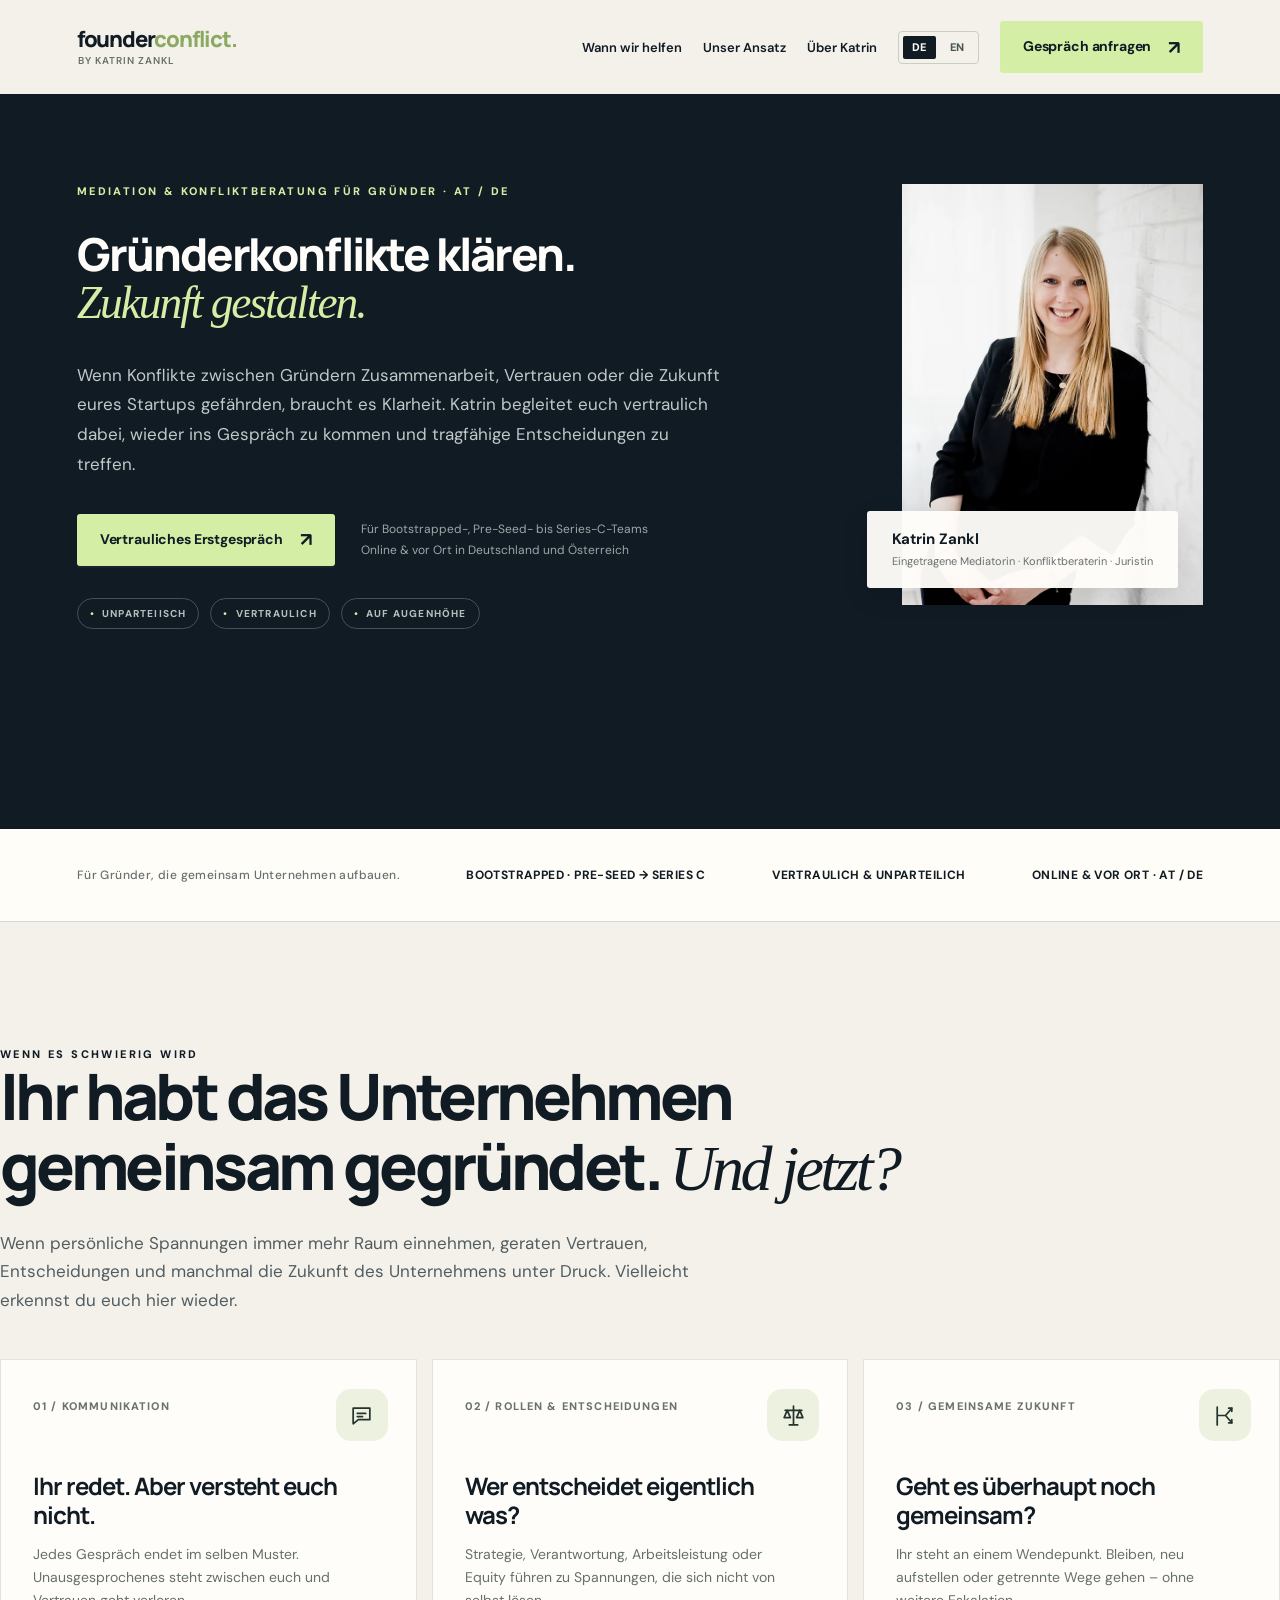
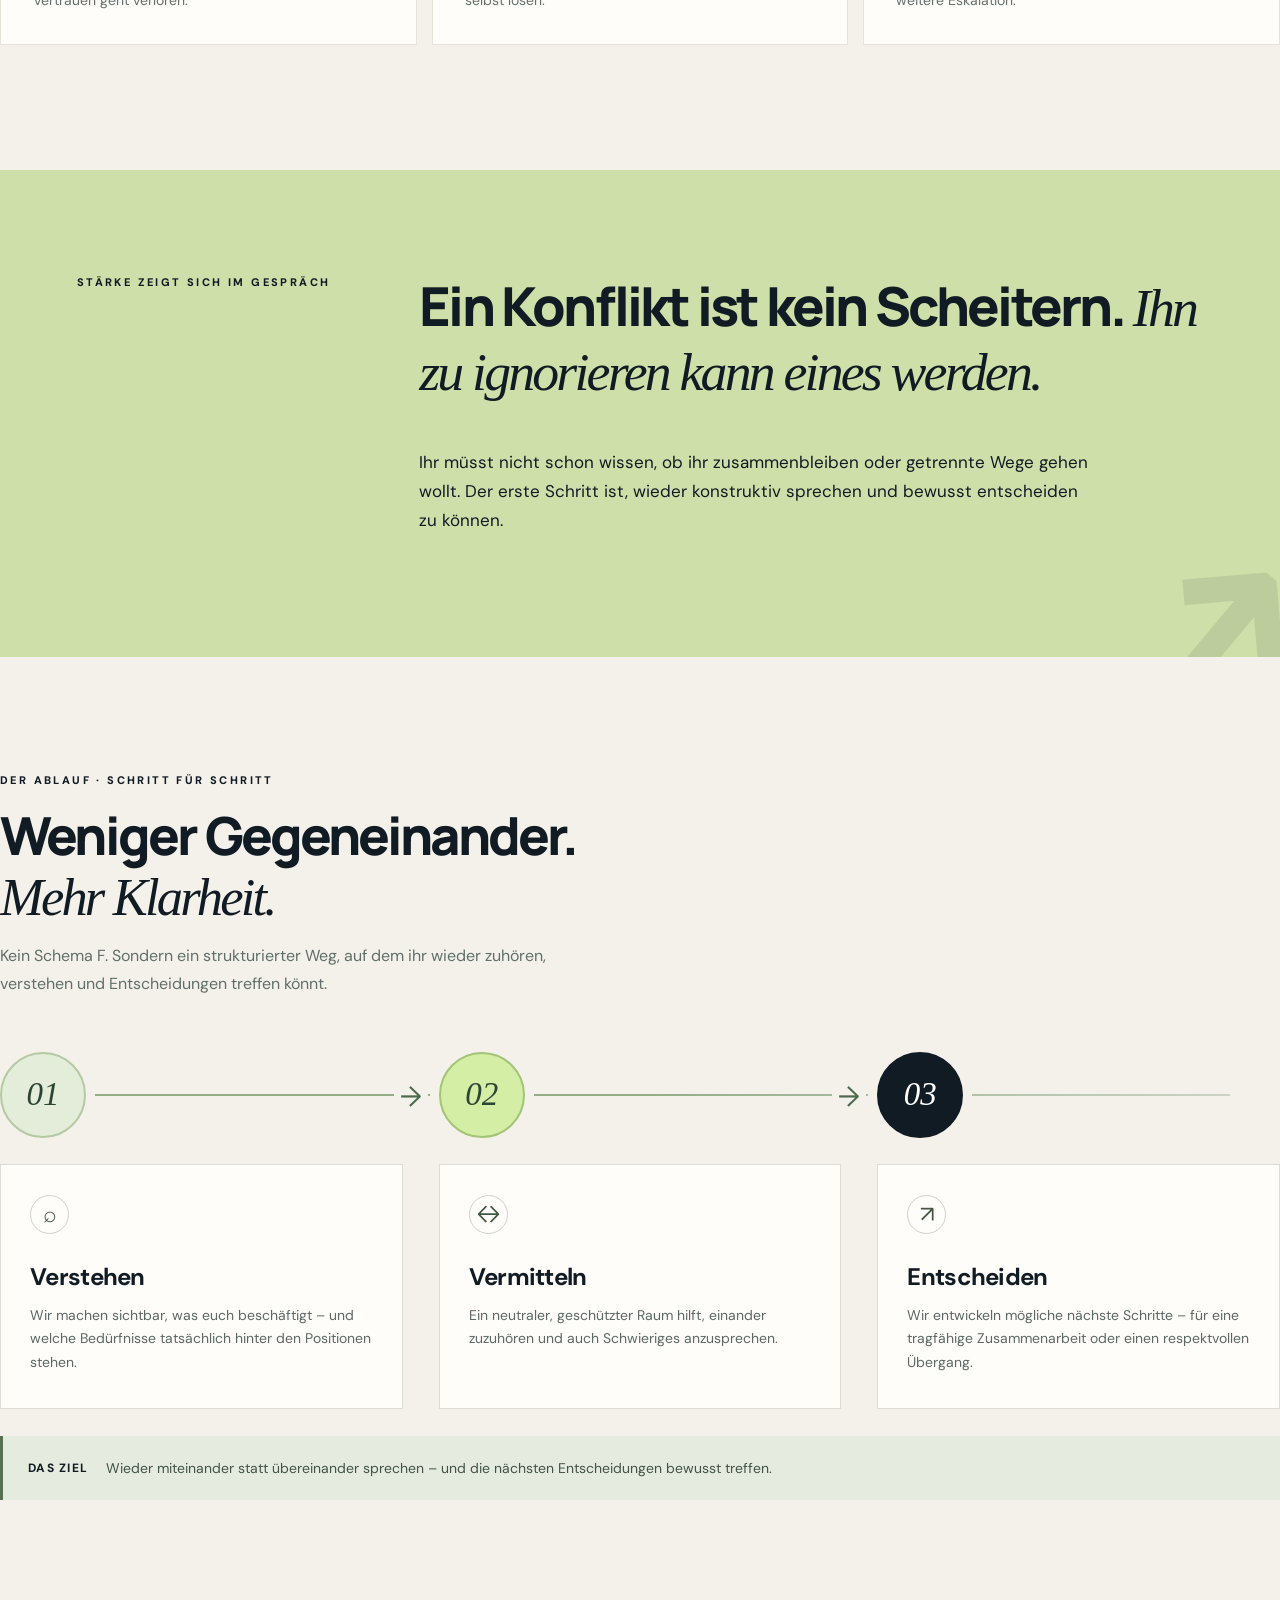
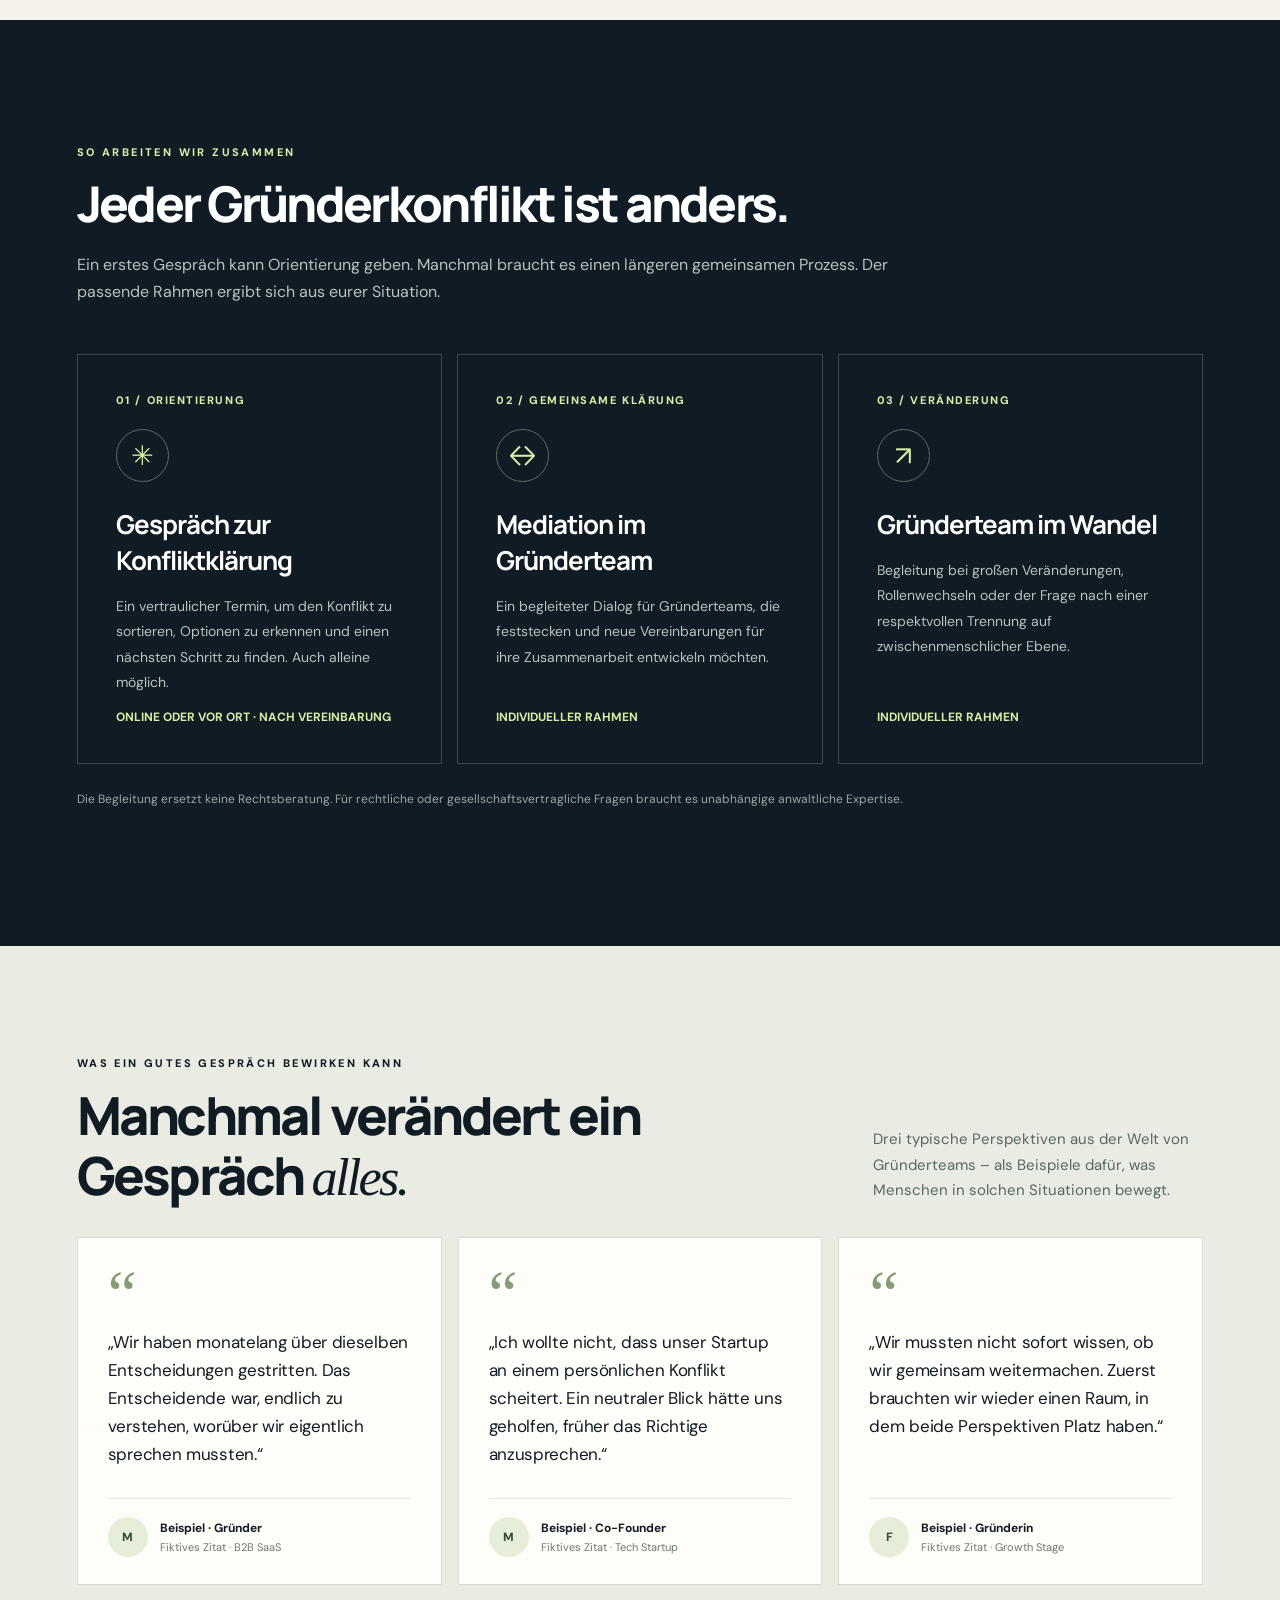
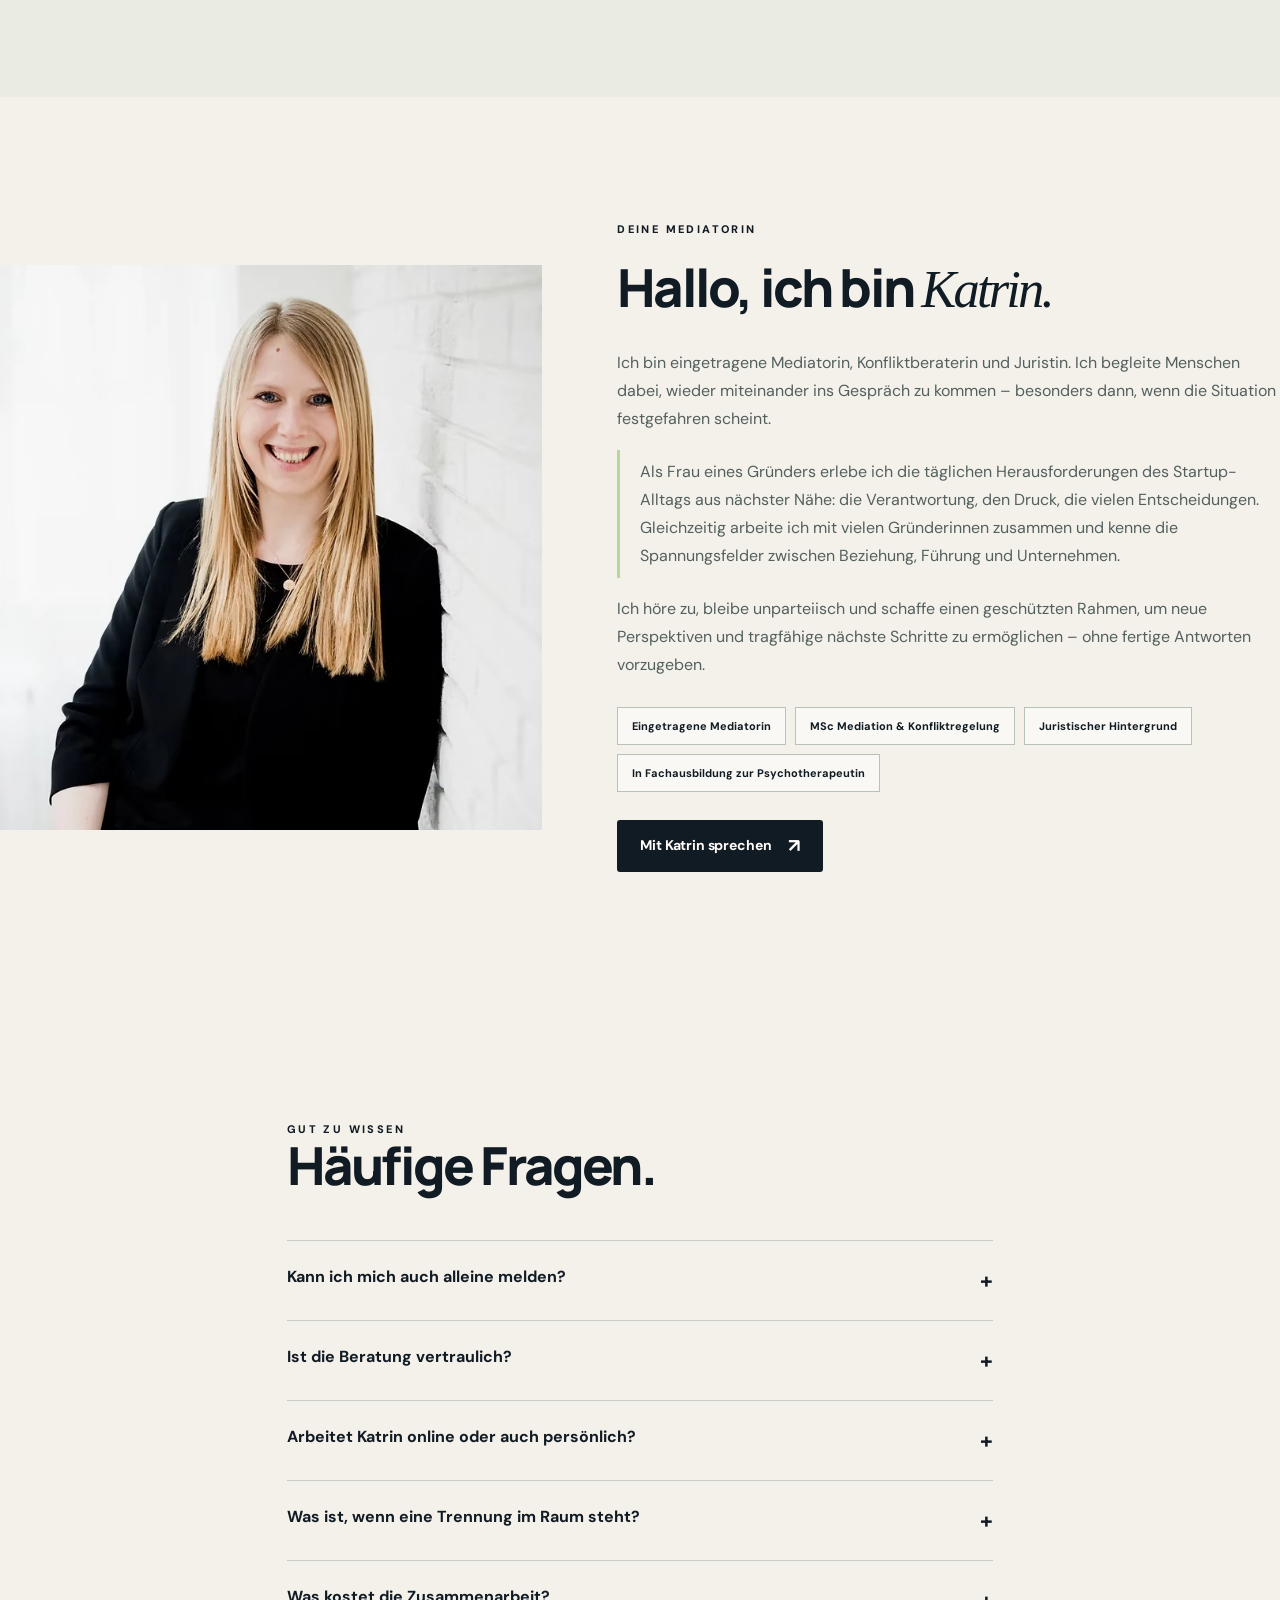
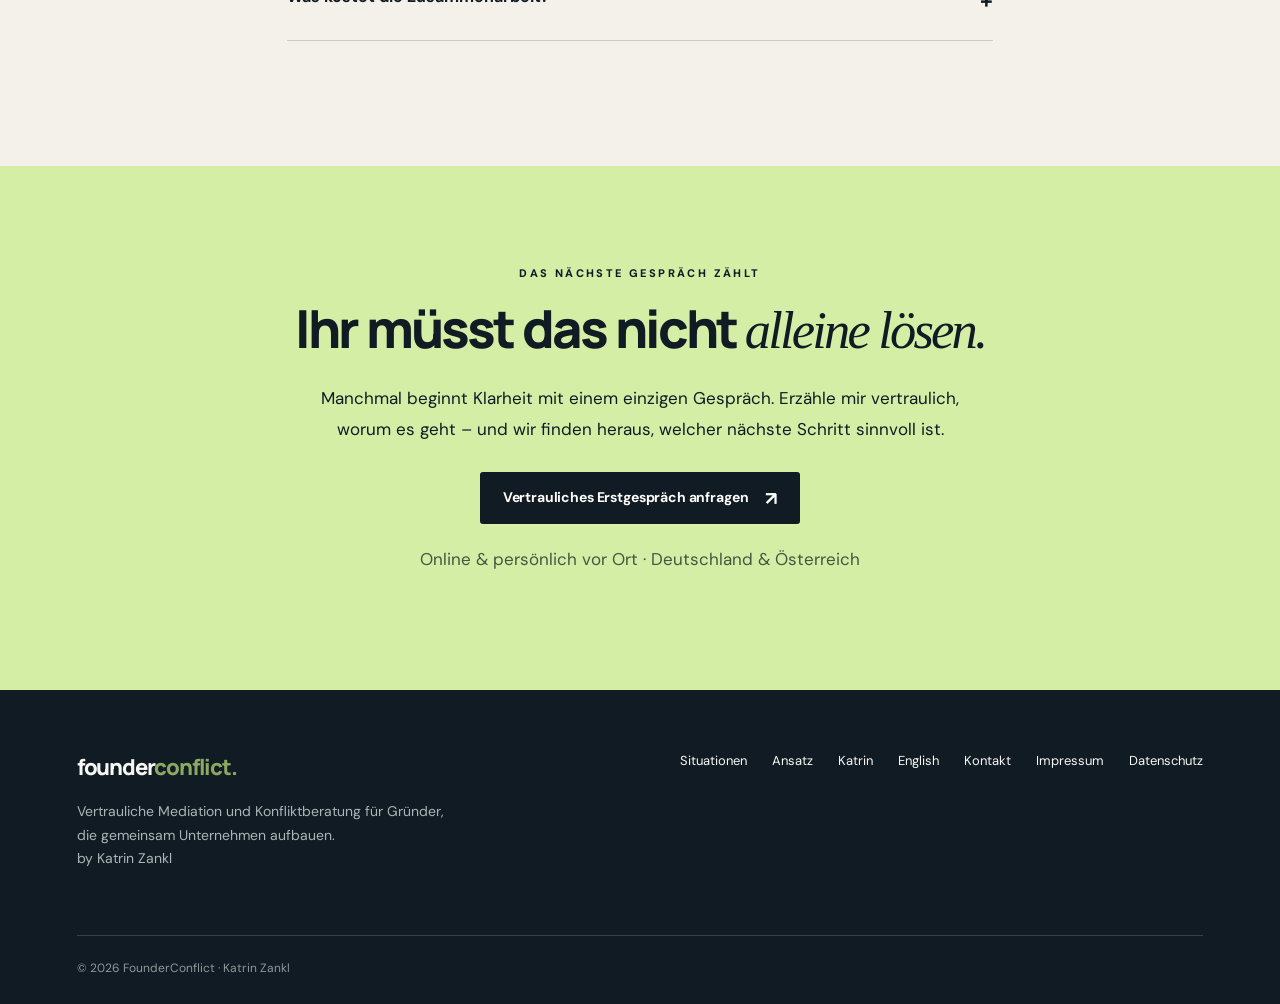
==== commit 8013e655: "Translate German section labels and add Katrin psychotherapy training to biography" ====
--- a/index.html
+++ b/index.html
@@ -33,7 +33,7 @@
 <div class="proof"><div class="wrap proof-in"><span>Für Gründer, die gemeinsam Unternehmen aufbauen.</span><span>BOOTSTRAPPED · PRE-SEED → SERIES C</span><span>VERTRAULICH & UNPARTEILICH</span><span>ONLINE & VOR ORT · AT / DE</span></div></div>
 <section class="section wrap" id="situationen">
 <div class="section-head section-head--wide">
-  <div><div class="eyebrow">When things get complicated</div>
+  <div><div class="eyebrow">Wenn es schwierig wird</div>
   <h2>Ihr habt das Unternehmen gemeinsam gegründet. <span class="serif">Und jetzt?</span></h2></div>
   <p>Wenn persönliche Spannungen immer mehr Raum einnehmen, geraten Vertrauen, Entscheidungen und manchmal die Zukunft des Unternehmens unter Druck. Vielleicht erkennst du euch hier wieder.</p>
 </div>
@@ -42,9 +42,9 @@
   <article class="pain"><span class="number">02 / ROLLEN & ENTSCHEIDUNGEN</span><span class="icon-box" aria-hidden="true"><svg viewBox="0 0 24 24"><path d="M12 3v18M4 7h16M8 21h8"/><path d="m6 7-3 7h6L6 7Zm12 0-3 7h6l-3-7Z"/></svg></span><div><h3>Wer entscheidet eigentlich was?</h3><p>Strategie, Verantwortung, Arbeitsleistung oder Equity führen zu Spannungen, die sich nicht von selbst lösen.</p></div></article>
   <article class="pain"><span class="number">03 / GEMEINSAME ZUKUNFT</span><span class="icon-box" aria-hidden="true"><svg viewBox="0 0 24 24"><path d="M5 21V4M5 12h8l6-7M13 12l6 7"/><path d="m16 5 3 0 0 3M16 19h3v-3"/></svg></span><div><h3>Geht es überhaupt noch gemeinsam?</h3><p>Ihr steht an einem Wendepunkt. Bleiben, neu aufstellen oder getrennte Wege gehen – ohne weitere Eskalation.</p></div></article>
 </div></section>
-<section class="statement"><div class="wrap statement-inner"><div class="eyebrow">A different kind of strength</div><div><h2>Ein Konflikt ist kein Scheitern. <span class="serif">Ihn zu ignorieren kann eines werden.</span></h2><p>Ihr müsst nicht schon wissen, ob ihr zusammenbleiben oder getrennte Wege gehen wollt. Der erste Schritt ist, wieder konstruktiv sprechen und bewusst entscheiden zu können.</p></div></div></section>
+<section class="statement"><div class="wrap statement-inner"><div class="eyebrow">Stärke zeigt sich im Gespräch</div><div><h2>Ein Konflikt ist kein Scheitern. <span class="serif">Ihn zu ignorieren kann eines werden.</span></h2><p>Ihr müsst nicht schon wissen, ob ihr zusammenbleiben oder getrennte Wege gehen wollt. Der erste Schritt ist, wieder konstruktiv sprechen und bewusst entscheiden zu können.</p></div></div></section>
 <section class="section wrap process-section" id="ansatz">
-<div class="process-title"><div class="eyebrow">The process · Schritt für Schritt</div><h2>Weniger Gegeneinander.<br><span class="serif">Mehr Klarheit.</span></h2><p class="process-intro">Kein Schema F. Sondern ein strukturierter Weg, auf dem ihr wieder zuhören, verstehen und Entscheidungen treffen könnt.</p></div>
+<div class="process-title"><div class="eyebrow">Der Ablauf · Schritt für Schritt</div><h2>Weniger Gegeneinander.<br><span class="serif">Mehr Klarheit.</span></h2><p class="process-intro">Kein Schema F. Sondern ein strukturierter Weg, auf dem ihr wieder zuhören, verstehen und Entscheidungen treffen könnt.</p></div>
 <div class="process-track" role="list" aria-label="Drei Schritte im Mediationsprozess">
   <article class="process-step" role="listitem"><span class="process-node" aria-label="Schritt 1">01</span><div class="process-card"><span class="mini-icon" aria-hidden="true">⌕</span><h3>Verstehen</h3><p>Wir machen sichtbar, was euch beschäftigt – und welche Bedürfnisse tatsächlich hinter den Positionen stehen.</p></div></article>
   <article class="process-step" role="listitem"><span class="process-node" aria-label="Schritt 2">02</span><div class="process-card"><span class="mini-icon" aria-hidden="true">↔</span><h3>Vermitteln</h3><p>Ein neutraler, geschützter Raum hilft, einander zuzuhören und auch Schwieriges anzusprechen.</p></div></article>
@@ -53,15 +53,15 @@
 <div class="process-footer"><strong>Das Ziel</strong><span>Wieder miteinander statt übereinander sprechen – und die nächsten Entscheidungen bewusst treffen.</span></div>
 </section>
 <section class="section dark-section" id="leistungen"><div class="wrap">
-<div class="section-head services-heading"><div><div class="eyebrow accent">How we can work together</div><h2>Jeder Gründerkonflikt ist anders.</h2></div><p>Ein erstes Gespräch kann Orientierung geben. Manchmal braucht es einen längeren gemeinsamen Prozess. Der passende Rahmen ergibt sich aus eurer Situation.</p></div>
+<div class="section-head services-heading"><div><div class="eyebrow accent">So arbeiten wir zusammen</div><h2>Jeder Gründerkonflikt ist anders.</h2></div><p>Ein erstes Gespräch kann Orientierung geben. Manchmal braucht es einen längeren gemeinsamen Prozess. Der passende Rahmen ergibt sich aus eurer Situation.</p></div>
 <div class="services">
-  <article class="service"><span class="flag">01 / ORIENTIERUNG</span><span class="service-icon" aria-hidden="true">✳</span><h3>Founder Conflict Session</h3><p>Ein vertraulicher Termin, um den Konflikt zu sortieren, Optionen zu erkennen und einen nächsten Schritt zu finden. Auch alleine möglich.</p><small>ONLINE ODER VOR ORT · NACH VEREINBARUNG</small></article>
-  <article class="service"><span class="flag">02 / GEMEINSAME KLÄRUNG</span><span class="service-icon" aria-hidden="true">↔</span><h3>Co-Founder Mediation</h3><p>Ein begleiteter Dialog für Gründerteams, die feststecken und neue Vereinbarungen für ihre Zusammenarbeit entwickeln möchten.</p><small>INDIVIDUELLER RAHMEN</small></article>
-  <article class="service"><span class="flag">03 / VERÄNDERUNG</span><span class="service-icon" aria-hidden="true">↗</span><h3>Founder Transition</h3><p>Begleitung bei großen Veränderungen, Rollenwechseln oder der Frage nach einer respektvollen Trennung auf zwischenmenschlicher Ebene.</p><small>INDIVIDUELLER RAHMEN</small></article>
+  <article class="service"><span class="flag">01 / ORIENTIERUNG</span><span class="service-icon" aria-hidden="true">✳</span><h3>Gespräch zur Konfliktklärung</h3><p>Ein vertraulicher Termin, um den Konflikt zu sortieren, Optionen zu erkennen und einen nächsten Schritt zu finden. Auch alleine möglich.</p><small>ONLINE ODER VOR ORT · NACH VEREINBARUNG</small></article>
+  <article class="service"><span class="flag">02 / GEMEINSAME KLÄRUNG</span><span class="service-icon" aria-hidden="true">↔</span><h3>Mediation im Gründerteam</h3><p>Ein begleiteter Dialog für Gründerteams, die feststecken und neue Vereinbarungen für ihre Zusammenarbeit entwickeln möchten.</p><small>INDIVIDUELLER RAHMEN</small></article>
+  <article class="service"><span class="flag">03 / VERÄNDERUNG</span><span class="service-icon" aria-hidden="true">↗</span><h3>Gründerteam im Wandel</h3><p>Begleitung bei großen Veränderungen, Rollenwechseln oder der Frage nach einer respektvollen Trennung auf zwischenmenschlicher Ebene.</p><small>INDIVIDUELLER RAHMEN</small></article>
 </div><p class="micro" style="margin-top:25px">Die Begleitung ersetzt keine Rechtsberatung. Für rechtliche oder gesellschaftsvertragliche Fragen braucht es unabhängige anwaltliche Expertise.</p>
 </div></section>
 <section class="testimonial-section" id="stimmen"><div class="wrap">
-<div class="testimonial-heading"><div><div class="eyebrow">What a better conversation can make possible</div><h2>Manchmal verändert ein Gespräch <span class="serif">alles.</span></h2></div><p class="testimonial-intro">Drei typische Perspektiven aus der Welt von Gründerteams – als Beispiele dafür, was Menschen in solchen Situationen bewegt.</p></div>
+<div class="testimonial-heading"><div><div class="eyebrow">Was ein gutes Gespräch bewirken kann</div><h2>Manchmal verändert ein Gespräch <span class="serif">alles.</span></h2></div><p class="testimonial-intro">Drei typische Perspektiven aus der Welt von Gründerteams – als Beispiele dafür, was Menschen in solchen Situationen bewegt.</p></div>
 <div class="testimonial-grid">
 <article class="testimonial"><span class="quote-mark" aria-hidden="true">“</span><blockquote>„Wir haben monatelang über dieselben Entscheidungen gestritten. Das Entscheidende war, endlich zu verstehen, worüber wir eigentlich sprechen mussten.“</blockquote><div class="testimonial-person"><span class="avatar" aria-hidden="true">M</span><div><strong>Beispiel · Gründer</strong><small>Fiktives Zitat · B2B SaaS</small></div></div></article>
 <article class="testimonial"><span class="quote-mark" aria-hidden="true">“</span><blockquote>„Ich wollte nicht, dass unser Startup an einem persönlichen Konflikt scheitert. Ein neutraler Blick hätte uns geholfen, früher das Richtige anzusprechen.“</blockquote><div class="testimonial-person"><span class="avatar" aria-hidden="true">M</span><div><strong>Beispiel · Co-Founder</strong><small>Fiktives Zitat · Tech Startup</small></div></div></article>
@@ -69,21 +69,21 @@
 </div></div></section>
 <section class="section wrap" id="katrin"><div class="bio">
 <div class="bio-image"><img loading="lazy" decoding="async" width="686" height="1030" src="assets/katrin-wall-portrait.webp" alt="Katrin Zankl – eingetragene Mediatorin und Konfliktberaterin"></div>
-<div class="bio-copy"><div class="eyebrow">Meet your mediator</div><h2>Hallo, ich bin <span class="serif">Katrin.</span></h2>
+<div class="bio-copy"><div class="eyebrow">Deine Mediatorin</div><h2>Hallo, ich bin <span class="serif">Katrin.</span></h2>
 <p>Ich bin eingetragene Mediatorin, Konfliktberaterin und Juristin. Ich begleite Menschen dabei, wieder miteinander ins Gespräch zu kommen – besonders dann, wenn die Situation festgefahren scheint.</p>
 <p class="bio-special">Als Frau eines Gründers erlebe ich die täglichen Herausforderungen des Startup-Alltags aus nächster Nähe: die Verantwortung, den Druck, die vielen Entscheidungen. Gleichzeitig arbeite ich mit vielen Gründerinnen zusammen und kenne die Spannungsfelder zwischen Beziehung, Führung und Unternehmen.</p>
 <p>Ich höre zu, bleibe unparteiisch und schaffe einen geschützten Rahmen, um neue Perspektiven und tragfähige nächste Schritte zu ermöglichen – ohne fertige Antworten vorzugeben.</p>
-<div class="credentials"><span>Eingetragene Mediatorin</span><span>MSc Mediation & Konfliktregelung</span><span>Juristischer Hintergrund</span></div>
+<div class="credentials"><span>Eingetragene Mediatorin</span><span>MSc Mediation & Konfliktregelung</span><span>Juristischer Hintergrund</span><span>In Fachausbildung zur Psychotherapeutin</span></div>
 <a href="mailto:info@konflikt-beratung.at?subject=FounderConflict%20Anfrage" class="btn dark">Mit Katrin sprechen <span aria-hidden="true">↗</span></a>
 </div></div></section>
-<section class="section" id="fragen"><div class="wrap faq"><div class="eyebrow">Good to know</div><h2>Häufige Fragen.</h2>
+<section class="section" id="fragen"><div class="wrap faq"><div class="eyebrow">Gut zu wissen</div><h2>Häufige Fragen.</h2>
 <details><summary>Kann ich mich auch alleine melden?</summary><p>Ja. Eine erste Orientierung ist auch ohne deinen Co-Founder möglich. Für eine gemeinsame Mediation ist die freiwillige Teilnahme der Beteiligten wichtig.</p></details>
 <details><summary>Ist die Beratung vertraulich?</summary><p>Diskretion ist die Grundlage unserer Zusammenarbeit. Den konkreten Rahmen für Vertraulichkeit und Datenschutz besprechen wir vor dem Start.</p></details>
 <details><summary>Arbeitet Katrin online oder auch persönlich?</summary><p>Beides. Gespräche sind online oder nach Vereinbarung persönlich vor Ort in Deutschland und Österreich möglich. Ort, Ablauf und Rahmen stimmen wir individuell ab.</p></details>
 <details><summary>Was ist, wenn eine Trennung im Raum steht?</summary><p>Mediation bedeutet nicht, dass ihr zusammenbleiben müsst. Auch eine respektvolle Klärung der nächsten Schritte kann sinnvoll sein. Für rechtliche Vereinbarungen braucht ihr unabhängige anwaltliche Beratung.</p></details>
 <details><summary>Was kostet die Zusammenarbeit?</summary><p>Format, Dauer und Honorar werden vor einer verbindlichen Terminvereinbarung transparent abgestimmt. Für umfangreichere Mediation erstellen wir ein individuelles Angebot.</p></details>
 </div></section>
-<section class="cta"><div class="wrap"><div class="eyebrow">The next conversation matters</div><h2>Ihr müsst das nicht <span class="serif">alleine lösen.</span></h2><p>Manchmal beginnt Klarheit mit einem einzigen Gespräch. Erzähle mir vertraulich, worum es geht – und wir finden heraus, welcher nächste Schritt sinnvoll ist.</p><a class="btn dark" href="mailto:info@konflikt-beratung.at?subject=Founder%20Conflict%20Session%20%E2%80%93%20Anfrage">Vertrauliches Erstgespräch anfragen <span aria-hidden="true">↗</span></a><p class="micro" style="margin:20px auto 0">Online & persönlich vor Ort · Deutschland & Österreich</p></div></section>
+<section class="cta"><div class="wrap"><div class="eyebrow">Das nächste Gespräch zählt</div><h2>Ihr müsst das nicht <span class="serif">alleine lösen.</span></h2><p>Manchmal beginnt Klarheit mit einem einzigen Gespräch. Erzähle mir vertraulich, worum es geht – und wir finden heraus, welcher nächste Schritt sinnvoll ist.</p><a class="btn dark" href="mailto:info@konflikt-beratung.at?subject=Founder%20Conflict%20Session%20%E2%80%93%20Anfrage">Vertrauliches Erstgespräch anfragen <span aria-hidden="true">↗</span></a><p class="micro" style="margin:20px auto 0">Online & persönlich vor Ort · Deutschland & Österreich</p></div></section>
 </main><footer><div class="wrap"><div class="foot-top"><div><a class="brand" href="/">founder<i>conflict.</i></a><p>Vertrauliche Mediation und Konfliktberatung für Gründer, die gemeinsam Unternehmen aufbauen.<br>by Katrin Zankl</p></div><div class="foot-links"><a href="#situationen">Situationen</a><a href="#ansatz">Ansatz</a><a href="#katrin">Katrin</a><a href="en/" lang="en">English</a><a href="mailto:info@konflikt-beratung.at">Kontakt</a><a href="https://www.konflikt-beratung.at/impressum" target="_blank" rel="noopener">Impressum</a><a href="https://www.konflikt-beratung.at/datenschutz" target="_blank" rel="noopener">Datenschutz</a></div></div><div class="foot-bottom"><span>© <span id="year">2026</span> FounderConflict · Katrin Zankl</span></div></div></footer>
 <script>document.getElementById('year').textContent=new Date().getFullYear()</script>
 </body></html>
